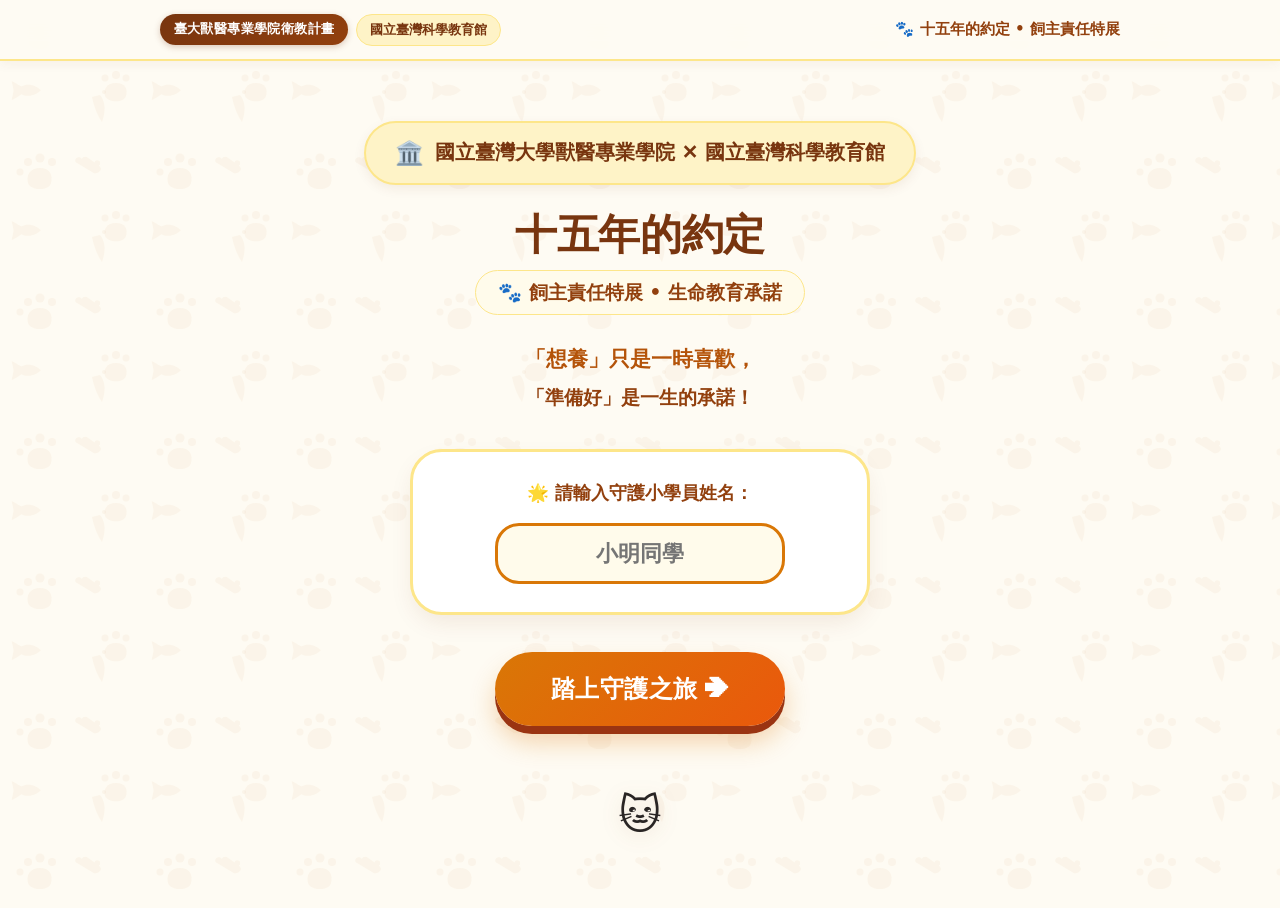
==== index.html @ 9799a1f7 "Add files via upload" ====
<!DOCTYPE html>
<html lang="zh-TW">
<head>
  <meta charset="UTF-8">
  <meta name="viewport" content="width=device-width, initial-scale=1.0, maximum-scale=1.0, user-scalable=no, viewport-fit=cover">
  <title>十五年的約定：飼主責任與長期承諾 | 國立臺灣大學獸醫學系 × 國立臺灣科學教育館</title>
  <style>
    /* ==========================================================================
       國立臺灣大學獸醫專業學院衛教計畫 ✕ 國立臺灣科學教育館
       【風格 B：法式暖陽奶油麵包風】(Warm Butter Bakery Minimal)
       32px 超大蓬鬆圓角、焦糖拿鐵褐、濃郁奶油黃、治癒抹茶綠、純淨溫暖
       ========================================================================== */
    :root {
      --color-primary: #78350f;         /* 焦糖拿鐵褐 */
      --color-primary-hover: #451a03;
      --color-primary-light: #fef3c7;   /* 濃郁奶油黃 */
      --color-warm-wood: #92400e;       /* 烘焙暖棕 */
      --color-accent: #d97706;          /* 陽光琥珀可頌橘 */
      --color-accent-hover: #b45309;
      --color-accent-light: #fffbeb;
      --color-matcha: #15803d;          /* 治癒抹茶綠 */
      --color-matcha-light: #dcfce7;
      --color-correct: #16a34a;         /* ⭕ 抹茶草本綠 */
      --color-wrong: #dc2626;           /* ❌ 莓果紅 */
      --color-fatal: #991b1b;           /* 🚨 警示深紅 */
      --color-bg-main: #fefbf3;         /* 卡士達暖奶油米白底色 */
      --color-surface: #ffffff;
      --color-text-main: #292524;       /* 溫暖深炭咖 */
      --color-text-muted: #57534e;
      --color-border: #fde68a;          /* 柔暖蛋黃邊框 */

      --radius-sm: 16px;
      --radius-md: 24px;
      --radius-lg: 32px;                /* 32px 超大蓬鬆圓角 */
      --radius-full: 9999px;

      --shadow-sm: 0 4px 10px rgba(120, 53, 15, 0.05);
      --shadow-md: 0 10px 24px -4px rgba(120, 53, 15, 0.1);
      --shadow-lg: 0 20px 42px -6px rgba(120, 53, 15, 0.14);
      --shadow-fatal: 0 18px 36px -6px rgba(185, 28, 28, 0.2);
      
      --font-friendly: "PingFang TC", "Noto Sans TC", "Hiragino Sans GB", "Microsoft JhengHei", system-ui, -apple-system, sans-serif;
    }

    *, *::before, *::after {
      box-sizing: border-box;
      margin: 0; padding: 0;
      -webkit-tap-highlight-color: transparent;
    }

    body {
      font-family: var(--font-friendly);
      background-color: var(--color-bg-main);
      /* 全景溫潤奶油小動物圖騰：爪印、骨頭、小魚、胡蘿蔔、愛心 */
      background-image: url("data:image/svg+xml,%3Csvg xmlns='http://www.w3.org/2000/svg' width='140' height='140' viewBox='0 0 140 140'%3E%3Cg fill='%23b45309' fill-opacity='0.038'%3E%3Ccircle cx='28' cy='22' r='4'/%3E%3Ccircle cx='40' cy='18' r='4.5'/%3E%3Ccircle cx='52' cy='22' r='4'/%3E%3Ccircle cx='20' cy='32' r='3.5'/%3E%3Cpath d='M40,28 C30,28 26,35 28,43 C31,51 49,51 51,43 C53,35 50,28 40,28 Z'/%3E%3Cpath d='M95,25 C92,23 88,24 87,27 C85,24 81,24 79,26 C76,29 78,32 80,33 L104,47 C107,48 111,47 113,44 C115,42 114,38 111,37 C113,36 114,32 112,30 C109,28 106,29 105,32 L95,25 Z' transform='scale(0.7) translate(30, 0)'/%3E%3Cpath d='M25,95 C37,89 49,95 55,101 C49,107 37,113 25,107 C19,111 13,115 10,116 L13,101 L10,87 C13,88 19,92 25,95 Z' transform='scale(0.65) translate(8, 38)'/%3E%3Cpath d='M100,95 Q108,105 102,122 Q95,112 92,97 Z'/%3E%3Ccircle cx='104' cy='92' r='2'/%3E%3Ccircle cx='105' cy='78' r='3.5'/%3E%3Ccircle cx='116' cy='75' r='4'/%3E%3Ccircle cx='126' cy='78' r='3.5'/%3E%3Cpath d='M116,83 C107,83 103,89 105,96 C108,103 124,103 126,96 C128,89 125,83 116,83 Z'/%3E%3C/g%3E%3C/svg%3E");
      background-repeat: repeat;
      color: var(--color-text-main);
      line-height: 1.55;
      min-height: 100vh;
      display: flex;
      flex-direction: column;
      -webkit-font-smoothing: antialiased;
      overflow-x: hidden;
      position: relative;
      padding-top: env(safe-area-inset-top);
      padding-bottom: env(safe-area-inset-bottom);
    }

    /* 頂部奶油法式質感導航 */
    .museum-header {
      background-color: rgba(254, 251, 243, 0.94);
      backdrop-filter: blur(12px);
      border-bottom: 2px solid #fde68a;
      padding: 0.85rem 1.25rem;
      position: sticky;
      top: 0;
      z-index: 60;
      box-shadow: var(--shadow-sm);
    }

    .header-content {
      max-width: 960px;
      margin: 0 auto;
      display: flex;
      justify-content: space-between;
      align-items: center;
      flex-wrap: wrap;
      gap: 0.65rem;
    }

    .brand-cluster {
      display: flex;
      align-items: center;
      gap: 0.5rem;
      flex-wrap: wrap;
    }

    .badge-ntuvet {
      background: linear-gradient(135deg, #78350f 0%, #92400e 100%);
      color: #ffffff;
      font-size: 0.82rem;
      font-weight: 900;
      padding: 0.35rem 0.85rem;
      border-radius: var(--radius-full);
      box-shadow: 0 2px 6px rgba(120, 53, 15, 0.25);
      letter-spacing: 0.03em;
    }

    .badge-museum {
      background: #fef3c7;
      color: #78350f;
      font-size: 0.8rem;
      font-weight: 900;
      padding: 0.32rem 0.8rem;
      border-radius: var(--radius-full);
      border: 1.5px solid #fde68a;
    }

    .header-tagline {
      font-size: 0.95rem;
      font-weight: 900;
      color: var(--color-warm-wood);
      display: flex;
      align-items: center;
      gap: 0.35rem;
    }

    /* 頁面專屬動物彩蛋（每頁僅 2 隻、位置種類不重複、純 Emoji 無字樣、不遮擋閱讀） */
    /* 專屬空白處彩蛋容器（每頁僅保留 1 隻，位於卡片下方留白處，絕不遮擋任何文字與交互） */
    .easter-safe-zone {
      display: flex;
      justify-content: center;
      align-items: center;
      margin-top: 1.5rem;
      padding: 0.5rem 0;
      position: relative;
      z-index: 10;
    }

    .easter-pet {
      font-size: 2.6rem;
      cursor: pointer;
      user-select: none;
      filter: drop-shadow(0 4px 10px rgba(120, 53, 15, 0.15));
      transition: transform 0.2s cubic-bezier(0.34, 1.56, 0.64, 1);
      animation: gentleDrift 4s ease-in-out infinite alternate;
      display: inline-block;
      line-height: 1;
    }

    .easter-pet:hover {
      transform: scale(1.3) rotate(8deg);
    }

    .easter-pet:active {
      transform: scale(0.9) rotate(-8deg);
    }

    .easter-pet.bounce {
      animation: jellyBounce 0.6s ease-out;
    }

    @keyframes gentleDrift {
      0% { transform: translateY(0px) rotate(0deg); }
      100% { transform: translateY(-8px) rotate(4deg); }
    }

    @keyframes jellyBounce {
      0% { transform: scale(1); }
      30% { transform: scale(1.45) rotate(-15deg); }
      50% { transform: scale(0.85) rotate(10deg); }
      70% { transform: scale(1.15) rotate(-5deg); }
      100% { transform: scale(1) rotate(0); }
    }

    /* 主內容容器 */
    .main-container {
      flex: 1;
      max-width: 820px;
      width: 100%;
      margin: 0 auto;
      padding: 1.5rem 1.25rem 4rem 1.25rem;
      display: flex;
      flex-direction: column;
      justify-content: center;
      position: relative;
      z-index: 10;
    }

    .screen-view {
      display: none;
      position: relative;
    }
    .screen-view.active {
      display: block;
      animation: popFade 0.3s cubic-bezier(0.16, 1, 0.3, 1);
    }

    @keyframes popFade {
      from { opacity: 0; transform: translateY(12px) scale(0.98); }
      to { opacity: 1; transform: translateY(0) scale(1); }
    }

    /* ==========================================================================
       第 1 幕：重構歡迎首頁 (法式奶油風格 + 32px 蓬鬆圓角 + 漸顯滑入)
       ========================================================================== */
    .welcome-showcase {
      text-align: center;
      padding: 2.25rem 1.25rem;
      max-width: 660px;
      margin: 0 auto;
      position: relative;
    }

    .hero-authority-badge {
      display: inline-flex;
      align-items: center;
      gap: 0.65rem;
      background: #fef3c7;
      color: #78350f;
      border: 2px solid #fde68a;
      padding: 0.75rem 1.85rem;
      border-radius: var(--radius-full);
      font-size: 1.22rem;
      font-weight: 950;
      box-shadow: 0 4px 12px rgba(120, 53, 15, 0.08);
      margin-bottom: 1.4rem;
    }

    .hero-authority-icon {
      font-size: 1.45rem;
    }

    .hero-main-title {
      font-size: 2.65rem;
      font-weight: 950;
      color: #78350f;
      letter-spacing: -0.01em;
      line-height: 1.25;
      margin-bottom: 0.6rem;
    }

    .hero-exhibition-tag {
      display: inline-block;
      font-size: 1.2rem;
      font-weight: 900;
      color: #92400e;
      background: #fffbeb;
      padding: 0.4rem 1.35rem;
      border-radius: var(--radius-full);
      border: 1.5px solid #fde68a;
      margin-bottom: 1.75rem;
    }

    .hero-fade-quote {
      font-size: 1.3rem;
      font-weight: 900;
      color: #b45309;
      line-height: 1.6;
      margin-bottom: 2.35rem;
      opacity: 0;
      animation: fadeInUpQuote 1s 0.35s cubic-bezier(0.16, 1, 0.3, 1) forwards;
    }

    .hero-fade-quote span {
      display: block;
    }

    .hero-fade-quote .sub-quote {
      color: #92400e;
      font-size: 1.18rem;
      font-weight: 800;
      margin-top: 0.35rem;
    }

    @keyframes fadeInUpQuote {
      from { opacity: 0; transform: translateY(18px); }
      to { opacity: 1; transform: translateY(0); }
    }

    .student-entry-card {
      background: #ffffff;
      border-radius: var(--radius-lg);
      padding: 1.75rem 1.6rem;
      box-shadow: var(--shadow-md);
      border: 3px solid #fde68a;
      max-width: 460px;
      margin: 0 auto 2.35rem auto;
    }

    .student-entry-label {
      font-size: 1.1rem;
      font-weight: 950;
      color: var(--color-warm-wood);
      margin-bottom: 0.95rem;
      display: block;
    }

    .name-input-modern {
      font-size: 1.4rem;
      font-weight: 950;
      padding: 0.9rem 1.35rem;
      border: 3px solid #d97706;
      border-radius: var(--radius-md);
      color: #78350f;
      background-color: #fffbeb;
      width: 100%;
      max-width: 290px;
      text-align: center;
      outline: none;
      transition: all 0.2s ease;
      font-family: inherit;
    }

    .name-input-modern:focus {
      border-color: #78350f;
      background: #ffffff;
      box-shadow: 0 0 0 4px rgba(217, 119, 6, 0.25);
    }

    .btn-hero-journey {
      background: linear-gradient(135deg, #d97706 0%, #ea580c 100%);
      color: #ffffff;
      font-size: 1.48rem;
      font-weight: 950;
      border: none;
      border-radius: var(--radius-full);
      padding: 1.2rem 3.5rem;
      cursor: pointer;
      box-shadow: 0 8px 0 #9a3412, 0 16px 26px rgba(217, 119, 6, 0.3);
      transition: all 0.15s ease;
      min-height: 74px;
      letter-spacing: 0.02em;
    }

    .btn-hero-journey:hover {
      transform: translateY(-2px);
      box-shadow: 0 10px 0 #9a3412, 0 20px 30px rgba(217, 119, 6, 0.35);
    }

    .btn-hero-journey:active {
      transform: translateY(6px);
      box-shadow: 0 2px 0 #9a3412;
    }

    /* ==========================================================================
       第 2 幕：動物夥伴卡片牆 (Pet Selection Screen)
       ========================================================================== */
    .selection-header {
      text-align: center;
      margin-bottom: 1.85rem;
    }

    .selection-title {
      font-size: 1.8rem;
      font-weight: 950;
      color: #78350f;
      margin-bottom: 0.4rem;
    }

    .selection-subtitle {
      font-size: 1.1rem;
      font-weight: 900;
      color: var(--color-warm-wood);
    }

    .pets-grid {
      display: grid;
      grid-template-columns: repeat(auto-fit, minmax(260px, 1fr));
      gap: 1.5rem;
    }

    .pet-card {
      background-color: var(--color-surface);
      border: 3.5px solid #fde68a;
      border-radius: var(--radius-lg);
      padding: 1.85rem 1.35rem;
      text-align: center;
      box-shadow: var(--shadow-sm);
      cursor: pointer;
      transition: all 0.25s cubic-bezier(0.16, 1, 0.3, 1);
      display: flex;
      flex-direction: column;
      justify-content: space-between;
      min-height: 260px;
      position: relative;
      overflow: hidden;
    }

    .pet-card:hover {
      border-color: #d97706;
      transform: translateY(-6px);
      box-shadow: var(--shadow-md);
    }

    .pet-card-avatar {
      font-size: 4.8rem;
      margin-bottom: 0.4rem;
      transition: transform 0.2s ease;
    }

    .pet-card:hover .pet-card-avatar {
      transform: scale(1.15) rotate(6deg);
    }

    .pet-card-name {
      font-size: 1.5rem;
      font-weight: 950;
      color: #78350f;
      margin-bottom: 0.45rem;
    }

    .pet-card-pill {
      display: inline-block;
      font-size: 0.95rem;
      font-weight: 900;
      padding: 0.35rem 0.95rem;
      border-radius: var(--radius-full);
      background-color: #fef3c7;
      color: #92400e;
      border: 1.5px solid #fde68a;
    }

    .pet-btn-pick {
      margin-top: 1.35rem;
      background: linear-gradient(135deg, #d97706 0%, #ea580c 100%);
      color: #fff;
      font-size: 1.2rem;
      font-weight: 950;
      border: none;
      border-radius: var(--radius-md);
      padding: 0.9rem 1rem;
      cursor: pointer;
      box-shadow: 0 6px 0 #9a3412;
      width: 100%;
      transition: all 0.15s ease;
    }

    .pet-btn-pick:active {
      transform: translateY(4px);
      box-shadow: 0 2px 0 #9a3412;
    }

    /* ==========================================================================
       第 3 幕：生命考驗答題室 (守護愛心生命條 + 扣心碎裂動畫)
       ========================================================================== */
    .game-navbar {
      display: flex;
      justify-content: space-between;
      align-items: center;
      margin-bottom: 1.35rem;
      background: #ffffff;
      padding: 0.85rem 1.35rem;
      border-radius: var(--radius-md);
      box-shadow: var(--shadow-sm);
      border: 3px solid #fde68a;
    }

    .btn-back-home {
      background: #fef3c7;
      border: 2px solid #fde68a;
      border-radius: var(--radius-sm);
      padding: 0.55rem 1.1rem;
      font-size: 1.05rem;
      font-weight: 950;
      color: #78350f;
      cursor: pointer;
      display: flex;
      align-items: center;
      gap: 0.45rem;
      transition: all 0.15s ease;
    }

    .btn-back-home:hover {
      background: #fde68a;
    }

    .pet-status-pill {
      font-size: 1.15rem;
      font-weight: 950;
      display: flex;
      align-items: center;
      gap: 0.55rem;
      color: #78350f;
    }

    /* 守護愛心生命條 */
    .hearts-container {
      display: inline-flex;
      align-items: center;
      gap: 0.45rem;
      position: relative;
      background: #fff1f2;
      border: 2.5px solid #fecdd3;
      padding: 0.35rem 0.95rem;
      border-radius: var(--radius-full);
    }

    .heart-item {
      font-size: 1.65rem;
      display: inline-block;
      transition: all 0.3s cubic-bezier(0.16, 1, 0.3, 1);
      transform-origin: center;
      line-height: 1;
    }

    .heart-item.active {
      filter: drop-shadow(0 2px 5px rgba(220, 38, 38, 0.45));
    }

    .heart-item.lost {
      opacity: 0.35;
      filter: grayscale(100%);
      transform: scale(0.85);
    }

    .heart-item.breaking {
      animation: heartShatter 0.85s forwards ease-out;
    }

    @keyframes heartShatter {
      0% { transform: scale(1) rotate(0); filter: drop-shadow(0 0 0 transparent); }
      25% { transform: scale(2) rotate(-22deg); filter: drop-shadow(0 0 16px #dc2626); }
      50% { transform: scale(1.6) rotate(16deg); }
      75% { transform: scale(1.1) translateY(8px); opacity: 0.8; }
      100% { transform: scale(0.85) translateY(0); opacity: 0.35; filter: grayscale(100%); }
    }

    .float-penalty-badge {
      position: absolute;
      top: -28px;
      right: 0;
      background: #dc2626;
      color: #ffffff;
      font-size: 0.92rem;
      font-weight: 950;
      padding: 0.25rem 0.75rem;
      border-radius: var(--radius-full);
      pointer-events: none;
      opacity: 0;
      box-shadow: 0 4px 14px rgba(220, 38, 38, 0.45);
      white-space: nowrap;
      z-index: 10;
    }

    .float-penalty-badge.show {
      animation: floatPenaltyAnim 1.2s forwards cubic-bezier(0.16, 1, 0.3, 1);
    }

    @keyframes floatPenaltyAnim {
      0% { opacity: 0; transform: translateY(8px) scale(0.6); }
      25% { opacity: 1; transform: translateY(-8px) scale(1.2); }
      75% { opacity: 1; transform: translateY(-16px) scale(1); }
      100% { opacity: 0; transform: translateY(-28px) scale(0.8); }
    }

    .card-scene.shake {
      animation: screenShake 0.5s ease-in-out;
    }

    @keyframes screenShake {
      0%, 100% { transform: translateX(0); }
      15% { transform: translateX(-9px) rotate(-1.5deg); }
      35% { transform: translateX(9px) rotate(1.5deg); }
      55% { transform: translateX(-6px); }
      75% { transform: translateX(6px); }
    }

    /* 3D 翻轉卡片系統 */
    .card-scene {
      perspective: 1000px;
      min-height: 480px;
    }

    .flipper {
      position: relative;
      width: 100%;
      height: 100%;
      min-height: 480px;
      transition: transform 0.6s cubic-bezier(0.4, 0, 0.2, 1);
      transform-style: preserve-3d;
    }

    .flipper.is-flipped {
      transform: rotateY(180deg);
    }

    .card-face {
      position: absolute;
      width: 100%;
      height: 100%;
      min-height: 480px;
      backface-visibility: hidden;
      border-radius: var(--radius-lg);
      padding: 2.2rem 1.85rem;
      box-shadow: var(--shadow-md);
      border: 3.5px solid #fde68a;
      display: flex;
      flex-direction: column;
      justify-content: space-between;
    }

    .card-front {
      background-color: var(--color-surface);
    }

    .question-progress-tag {
      display: inline-block;
      font-size: 0.98rem;
      font-weight: 950;
      color: #92400e;
      background: #fef3c7;
      padding: 0.35rem 1rem;
      border-radius: var(--radius-full);
      margin-bottom: 0.65rem;
      border: 1.5px solid #fde68a;
    }

    .question-emoji {
      font-size: 4.2rem;
      text-align: center;
      margin-bottom: 0.5rem;
    }

    .question-text {
      font-size: 1.7rem;
      font-weight: 950;
      text-align: center;
      line-height: 1.45;
      margin-bottom: 2rem;
      color: var(--color-text-main);
    }

    /* ⭕ / ❌ 是非大按鈕 */
    .ox-container {
      display: grid;
      grid-template-columns: 1fr 1fr;
      gap: 1.5rem;
    }

    .btn-ox {
      display: flex;
      flex-direction: column;
      align-items: center;
      justify-content: center;
      gap: 0.45rem;
      padding: 1.4rem 0.85rem;
      font-size: 1.5rem;
      font-weight: 950;
      border-radius: var(--radius-md);
      cursor: pointer;
      border: none;
      min-height: 130px;
      transition: all 0.15s ease;
      font-family: inherit;
    }

    .btn-ox-correct {
      background-color: #f0fdf4;
      color: var(--color-correct);
      border: 3.5px solid #86efac;
      box-shadow: 0 7px 0 #22c55e;
    }

    .btn-ox-correct:hover {
      background-color: #dcfce7;
    }

    .btn-ox-correct:active {
      transform: translateY(5px);
      box-shadow: 0 2px 0 #22c55e;
    }

    .btn-ox-wrong {
      background-color: #fef2f2;
      color: var(--color-wrong);
      border: 3.5px solid #fca5a5;
      box-shadow: 0 7px 0 #ef4444;
    }

    .btn-ox-wrong:hover {
      background-color: #fee2e2;
    }

    .btn-ox-wrong:active {
      transform: translateY(5px);
      box-shadow: 0 2px 0 #ef4444;
    }

    .ox-icon {
      font-size: 3.6rem;
      line-height: 1;
    }

    /* 雙圖卡選擇題容器 */
    .pic-choice-container {
      display: grid;
      grid-template-columns: 1fr 1fr;
      gap: 1.5rem;
    }

    .btn-pic-card {
      background-color: #fff;
      border: 3.5px solid #fde68a;
      border-radius: var(--radius-md);
      padding: 1.3rem 0.85rem;
      display: flex;
      flex-direction: column;
      align-items: center;
      justify-content: center;
      cursor: pointer;
      box-shadow: 0 6px 0 #d97706;
      transition: all 0.15s ease;
      min-height: 142px;
      font-family: inherit;
    }

    .btn-pic-card:hover {
      border-color: #d97706;
      background: #fffbeb;
    }

    .btn-pic-card:active {
      transform: translateY(4px);
      box-shadow: 0 2px 0 #d97706;
    }

    .pic-emoji {
      font-size: 3.8rem;
      margin-bottom: 0.4rem;
    }

    .pic-label {
      font-size: 1.18rem;
      font-weight: 950;
      color: #78350f;
      text-align: center;
    }

    /* 卡牌背面 (臺大獸醫系小叮嚀：字大、緊湊) */
    .card-back {
      transform: rotateY(180deg);
      background: linear-gradient(180deg, #fffdf8 0%, #ffffff 100%);
      text-align: center;
      padding: 2.35rem 1.85rem;
    }

    .result-announcement {
      font-size: 2rem;
      font-weight: 950;
      margin-bottom: 0.9rem;
    }

    .result-correct { color: var(--color-correct); }
    .result-wrong { color: var(--color-wrong); }

    .vet-golden-box {
      background-color: #fefce8;
      border: 3.5px solid #fef08a;
      border-radius: var(--radius-md);
      padding: 1.65rem 1.45rem;
      margin-bottom: 1.6rem;
      text-align: left;
      box-shadow: 0 4px 14px rgba(120, 53, 15, 0.06);
    }

    .vet-badge-title {
      font-size: 1.28rem;
      font-weight: 950;
      color: #78350f;
      margin-bottom: 0.7rem;
      display: flex;
      align-items: center;
      gap: 0.45rem;
    }

    .vet-golden-text {
      font-size: 1.38rem;
      font-weight: 950;
      color: #92400e;
      line-height: 1.55;
    }

    .btn-next-question {
      background: linear-gradient(135deg, #d97706 0%, #ea580c 100%);
      color: #fff;
      border: none;
      border-radius: var(--radius-md);
      padding: 1.2rem;
      font-size: 1.38rem;
      font-weight: 950;
      cursor: pointer;
      width: 100%;
      min-height: 68px;
      box-shadow: 0 7px 0 #9a3412;
      transition: all 0.15s ease;
      font-family: inherit;
    }

    .btn-next-question:active {
      transform: translateY(4px);
      box-shadow: 0 3px 0 #9a3412;
    }

    .fatal-warning-badge {
      display: inline-block;
      background: #fef2f2;
      color: #dc2626;
      border: 2px solid #f87171;
      padding: 0.48rem 1.2rem;
      border-radius: var(--radius-full);
      font-size: 1.08rem;
      font-weight: 950;
      margin-bottom: 1.1rem;
      animation: pulse 1s infinite alternate;
    }

    @keyframes pulse {
      from { transform: scale(1); }
      to { transform: scale(1.04); }
    }

    /* ==========================================================================
       第 4 幕：守護榮譽結業證書 (S/A/B 正常過關結算 + 真實下載圖片)
       ========================================================================== */
    .cert-box {
      background: #ffffff;
      border: 5px double #b45309;
      border-radius: var(--radius-lg);
      padding: 2.35rem 1.85rem;
      text-align: center;
      box-shadow: var(--shadow-lg);
      position: relative;
      overflow: hidden;
    }

    .cert-corner-decor {
      position: absolute;
      font-size: 3.2rem;
      opacity: 0.12;
      user-select: none;
      pointer-events: none;
    }
    .cert-decor-tl { top: 10px; left: 14px; }
    .cert-decor-tr { top: 10px; right: 14px; }
    .cert-decor-bl { bottom: 10px; left: 14px; }
    .cert-decor-br { bottom: 10px; right: 14px; }

    .cert-heading {
      font-size: 1.95rem;
      font-weight: 950;
      color: #78350f;
      margin-bottom: 0.35rem;
    }

    .cert-dept-tag {
      display: inline-block;
      font-size: 0.98rem;
      font-weight: 950;
      color: #78350f;
      background: #fef3c7;
      border: 2px solid #fde68a;
      padding: 0.35rem 1rem;
      border-radius: var(--radius-full);
      margin-bottom: 1.35rem;
    }

    .cert-user-banner {
      font-size: 1.3rem;
      font-weight: 800;
      margin-bottom: 1.5rem;
    }

    .highlight-name {
      color: #d97706;
      font-size: 1.6rem;
      border-bottom: 3.5px solid #d97706;
      padding: 0 0.45rem;
    }

    .grade-badge-card {
      background: #fffbeb;
      border: 4px solid #fde68a;
      border-radius: var(--radius-lg);
      padding: 1.45rem;
      max-width: 390px;
      margin: 0 auto 1.5rem auto;
      box-shadow: var(--shadow-sm);
    }

    .grade-letter {
      font-size: 5rem;
      font-weight: 950;
      color: #b45309;
      line-height: 1;
    }

    .grade-title {
      font-size: 1.55rem;
      font-weight: 950;
      color: #78350f;
      margin-top: 0.4rem;
    }

    .advice-card {
      background: #fefce8;
      border-left: 6px solid #d97706;
      border-radius: 0 var(--radius-md) var(--radius-md) 0;
      padding: 1.25rem 1.45rem;
      text-align: left;
      margin-bottom: 1.85rem;
    }

    .advice-title {
      font-size: 1.2rem;
      font-weight: 950;
      color: #78350f;
      margin-bottom: 0.45rem;
    }

    .advice-text {
      font-size: 1.22rem;
      font-weight: 800;
      color: #92400e;
      line-height: 1.55;
    }

    .cert-btn-group {
      display: flex;
      justify-content: center;
      gap: 1.2rem;
      flex-wrap: wrap;
    }

    .btn-cert {
      font-size: 1.2rem;
      font-weight: 950;
      padding: 1.05rem 2.15rem;
      border-radius: var(--radius-md);
      cursor: pointer;
      border: none;
      min-height: 60px;
      transition: all 0.15s ease;
      font-family: inherit;
    }

    .btn-cert-download {
      background: linear-gradient(135deg, #d97706 0%, #ea580c 100%);
      color: #fff;
      box-shadow: 0 6px 0 #9a3412;
    }

    .btn-cert-download:active {
      transform: translateY(3px);
      box-shadow: 0 3px 0 #9a3412;
    }

    .btn-cert-replay {
      background: #fef3c7;
      color: #78350f;
      border: 2.5px solid #fde68a;
      box-shadow: 0 6px 0 #d97706;
    }

    .btn-cert-replay:active {
      transform: translateY(3px);
      box-shadow: 0 3px 0 #d97706;
    }

    /* ==========================================================================
       第 5 幕：【🚨 守護失敗】不及格飼主警告證書 (Game Over Screen)
       ========================================================================== */
    .fatal-box {
      background: #ffffff;
      border: 5px solid var(--color-fatal);
      border-radius: var(--radius-lg);
      padding: 2.35rem 1.85rem;
      text-align: center;
      box-shadow: var(--shadow-fatal);
      position: relative;
      overflow: hidden;
    }

    .fatal-tombstone {
      font-size: 5rem;
      margin-bottom: 0.4rem;
      animation: shake 0.6s ease-in-out;
    }

    .fatal-heading {
      font-size: 2rem;
      font-weight: 950;
      color: var(--color-fatal);
      margin-bottom: 0.4rem;
    }

    .fatal-dept-tag {
      display: inline-block;
      font-size: 0.98rem;
      font-weight: 950;
      color: #991b1b;
      background: #fef2f2;
      border: 2px solid #fecaca;
      padding: 0.35rem 1rem;
      border-radius: var(--radius-full);
      margin-bottom: 1.35rem;
    }

    .fatal-banner {
      font-size: 1.3rem;
      font-weight: 950;
      color: #450a0a;
      background: #fef2f2;
      border: 2px dashed #fca5a5;
      padding: 1rem 1.35rem;
      border-radius: var(--radius-md);
      margin-bottom: 1.5rem;
      line-height: 1.5;
    }

    .fatal-grade-badge {
      background: #fef2f2;
      border: 4px solid #dc2626;
      border-radius: var(--radius-lg);
      padding: 1.45rem;
      max-width: 390px;
      margin: 0 auto 1.5rem auto;
    }

    .fatal-grade-letter {
      font-size: 5.2rem;
      font-weight: 950;
      color: #dc2626;
      line-height: 1;
    }

    .fatal-grade-title {
      font-size: 1.55rem;
      font-weight: 950;
      color: #991b1b;
      margin-top: 0.4rem;
    }

    .fatal-warning-card {
      background: #fff5f5;
      border-left: 6px solid #dc2626;
      border-radius: 0 var(--radius-md) var(--radius-md) 0;
      padding: 1.25rem 1.45rem;
      text-align: left;
      margin-bottom: 1.85rem;
    }

    .fatal-warning-title {
      font-size: 1.2rem;
      font-weight: 950;
      color: #991b1b;
      margin-bottom: 0.45rem;
      display: flex;
      align-items: center;
      gap: 0.45rem;
    }

    .fatal-warning-text {
      font-size: 1.22rem;
      font-weight: 800;
      color: #7f1d1d;
      line-height: 1.55;
    }

    .btn-fatal-retry {
      background: linear-gradient(135deg, #dc2626 0%, #b91c1c 100%);
      color: #ffffff;
      font-size: 1.38rem;
      font-weight: 950;
      border: none;
      border-radius: var(--radius-md);
      padding: 1.2rem 2.6rem;
      cursor: pointer;
      box-shadow: 0 7px 0 #7f1d1d;
      transition: all 0.15s ease;
      min-height: 70px;
      width: 100%;
      max-width: 430px;
      font-family: inherit;
    }

    .btn-fatal-retry:active {
      transform: translateY(4px);
      box-shadow: 0 3px 0 #7f1d1d;
    }

    /* 手機端 RWD 深度相容優化 (Mobile First-Class) */
    @media (max-width: 640px) {
      .main-container {
        padding: 1rem 0.85rem 3.5rem 0.85rem;
      }
      .hero-main-title {
        font-size: 1.75rem;
      }
      .hero-fade-quote {
        font-size: 1.1rem;
      }
      .btn-hero-journey {
        font-size: 1.25rem;
        padding: 1rem 2rem;
        width: 100%;
        min-height: 64px;
      }
      .pets-grid {
        grid-template-columns: 1fr;
        gap: 1rem;
      }
      .pet-card {
        padding: 1.25rem 1rem;
        min-height: 210px;
      }
      .card-face {
        padding: 1.5rem 1.1rem;
        min-height: 440px;
      }
      .question-text {
        font-size: 1.35rem;
        margin-bottom: 1.4rem;
      }
      .ox-container, .pic-choice-container {
        gap: 0.85rem;
      }
      .btn-ox {
        min-height: 110px;
        font-size: 1.25rem;
      }
      .ox-icon {
        font-size: 2.8rem;
      }
      .vet-golden-box {
        padding: 1.2rem 1rem;
      }
      .vet-golden-text {
        font-size: 1.15rem;
      }
      .cert-box, .fatal-box {
        padding: 1.75rem 1.1rem;
      }
      .cert-heading, .fatal-heading {
        font-size: 1.55rem;
      }
      .grade-letter, .fatal-grade-letter {
        font-size: 4rem;
      }
      .easter-pet {
        font-size: 2rem;
      }
      .ep-pos-ml { left: 4px; top: 12%; }
      .ep-pos-mr { right: 4px; top: 18%; }
      .ep-pos-br2 { right: 6px; bottom: 6px; }
      .ep-pos-tl2 { left: 6px; top: 8px; }
      .ep-pos-tr2 { right: 6px; top: 8px; }
    }

    #certCanvas {
      display: none;
    }
  </style>
</head>
<body>

  <!-- 頂部雙品牌導航 -->
  <header class="museum-header">
    <div class="header-content">
      <div class="brand-cluster">
        <span class="badge-ntuvet">臺大獸醫專業學院衛教計畫</span>
        <span class="badge-museum">國立臺灣科學教育館</span>
      </div>
      <div class="header-tagline">
        <span>🐾</span>
        <span>十五年的約定 • 飼主責任特展</span>
      </div>
    </div>
  </header>

  <main class="main-container">
    
    <!-- 第 1 幕：重構獨立歡迎首頁 (法式奶油風格 + 32px 蓬鬆圓角 + 漸顯滑入) -->
    <section id="screen-welcome" class="screen-view active">
      <div class="welcome-showcase">
        
        <!-- 巨大化臺大獸醫專業學院橫幅 -->
        <div class="hero-authority-badge">
          <span class="hero-authority-icon">🏛️</span>
          <span>國立臺灣大學獸醫專業學院 ✕ 國立臺灣科學教育館</span>
        </div>

        <h1 class="hero-main-title">十五年的約定</h1>
        <div class="hero-exhibition-tag">🐾 飼主責任特展 • 生命教育承諾</div>

        <!-- 進場漸顯滑入金句 -->
        <div class="hero-fade-quote">
          <span>「想養」只是一時喜歡，</span>
          <span class="sub-quote">「準備好」是一生的承諾！</span>
        </div>

        <!-- 學員登記卡片 -->
        <div class="student-entry-card">
          <label class="student-entry-label" for="player-name-input">🌟 請輸入守護小學員姓名：</label>
          <input type="text" id="player-name-input" class="name-input-modern" maxlength="8" placeholder="小明同學" value="">
        </div>

        <button class="btn-hero-journey" onclick="goToSelectScreen()">
          踏上守護之旅 ➔
        </button>
      </div>
      <!-- 專屬空白處彩蛋：單一寵物互動，絕不遮擋任何文字與交互 -->
      <div class="easter-safe-zone">
        <div class="easter-pet" onclick="playEasterPet('cat', this)" title="點我聽叫聲！">🐱</div>
      </div>
    </section>

    <!-- 第 2 幕：挑選動物夥伴 (Pet Selection Screen) -->
    <section id="screen-select" class="screen-view">
      <div class="selection-header">
        <h2 class="selection-title">🐾 請挑選一位動物夥伴，守護牠一生：</h2>
        <p class="selection-subtitle">每個生命都有專屬的陪伴歲月與考驗！</p>
      </div>

      <div class="pets-grid">
        <div class="pet-card" onclick="selectPet('dog')">
          <div>
            <div class="pet-card-avatar">🐕</div>
            <h3 class="pet-card-name">米克斯汪汪</h3>
            <span class="pet-card-pill">守護承諾：15 年 (共 7 關)</span>
          </div>
          <button class="pet-btn-pick">認養狗狗 ➔</button>
        </div>

        <div class="pet-card" onclick="selectPet('cat')">
          <div>
            <div class="pet-card-avatar">🐈</div>
            <h3 class="pet-card-name">虎斑喵喵</h3>
            <span class="pet-card-pill">守護承諾：16 年 (共 7 關)</span>
          </div>
          <button class="pet-btn-pick">認養貓咪 ➔</button>
        </div>

        <div class="pet-card" onclick="selectPet('rabbit')">
          <div>
            <div class="pet-card-avatar">🐇</div>
            <h3 class="pet-card-name">垂耳兔兔</h3>
            <span class="pet-card-pill">守護承諾：10 年 (共 7 關)</span>
          </div>
          <button class="pet-btn-pick">認養兔兔 ➔</button>
        </div>

        <div class="pet-card" onclick="selectPet('hamster')">
          <div>
            <div class="pet-card-avatar">🐹</div>
            <h3 class="pet-card-name">三線倉鼠</h3>
            <span class="pet-card-pill">守護承諾：3 年 (共 7 關)</span>
          </div>
          <button class="pet-btn-pick">認養倉鼠 ➔</button>
        </div>
      </div>
      <!-- 專屬空白處彩蛋：單一寵物互動，絕不遮擋任何文字與交互 -->
      <div class="easter-safe-zone">
        <div class="easter-pet" onclick="playEasterPet('dog', this)" title="點我聽叫聲！">🐶</div>
      </div>
    </section>

    <!-- 第 3 幕：生命考驗答題室 (守護愛心生命條 + 扣心碎裂動畫) -->
    <section id="screen-game" class="screen-view">
      <div class="game-navbar">
        <button class="btn-back-home" onclick="confirmQuitToHome()">🏠 回首頁</button>
        <div class="pet-status-pill">
          <span id="ui-pet-avatar" style="font-size:1.6rem;">🐕</span>
          <span id="ui-pet-year" style="color:var(--color-primary);">第 1 題</span>
        </div>
        <!-- 守護愛心生命條 -->
        <div class="hearts-container" id="ui-hearts-container">
          <span class="heart-item active" id="heart-0">❤️</span>
          <span class="heart-item active" id="heart-1">❤️</span>
          <span class="heart-item active" id="heart-2">❤️</span>
          <div class="float-penalty-badge" id="ui-float-penalty">-1 ❤️ 守護愛心</div>
        </div>
      </div>

      <div class="card-scene">
        <div class="flipper" id="card-flipper">
          
          <!-- 正面題目卡 -->
          <div class="card-face card-front">
            <div>
              <div style="text-align:center;">
                <span class="question-progress-tag" id="ui-q-tag">第 1 / 7 關考驗</span>
              </div>
              <div class="question-emoji" id="ui-q-emoji">🌙</div>
              <h3 class="question-text" id="ui-q-text">題目載入中...</h3>
            </div>

            <div id="ui-options-wrapper" class="ox-container"></div>
          </div>

          <!-- 背面解答卡 (臺大獸醫系小叮嚀：字大、無留白) -->
          <div class="card-face card-back">
            <div>
              <div class="result-announcement" id="ui-result-title">✅ 答對了！太棒了！</div>
              <div id="ui-fatal-badge-wrap"></div>
              
              <div class="vet-golden-box">
                <div class="vet-badge-title">🩺 臺大獸醫系小叮嚀：</div>
                <p class="vet-golden-text" id="ui-vet-tip">衛教小金句載入中...</p>
              </div>
            </div>

            <button class="btn-next-question" id="ui-btn-next" onclick="nextQuestion()">
              下一題 ➔
            </button>
          </div>

        </div>
      </div>
      <!-- 專屬空白處彩蛋：單一寵物互動，絕不遮擋任何文字與交互 -->
      <div class="easter-safe-zone">
        <div class="easter-pet" onclick="playEasterPet('rabbit', this)" title="點我聽叫聲！">🐰</div>
      </div>
    </section>

    <!-- 第 4 幕：守護榮譽結業證書 (S/A/B 正常過關結算 + 真實下載圖片) -->
    <section id="screen-cert" class="screen-view">
      <div class="cert-box">
        <div class="cert-corner-decor cert-decor-tl">🐾</div>
        <div class="cert-corner-decor cert-decor-tr">🦴</div>
        <div class="cert-corner-decor cert-decor-bl">🐟</div>
        <div class="cert-corner-decor cert-decor-br">🐾</div>

        <h2 class="cert-heading">🏆 特派良善飼主榮譽結業證書</h2>
        <div class="cert-dept-tag">國立臺灣大學獸醫學系 ✕ 國立臺灣科學教育館 聯合頒發</div>

        <div class="cert-user-banner">
          小學員 <strong class="highlight-name" id="ui-cert-player">小明同學</strong> 成功守護
          <strong style="color:var(--color-accent);" id="ui-cert-pet">米克斯汪汪</strong> 終老！
        </div>

        <div class="grade-badge-card">
          <div class="grade-letter" id="ui-cert-grade">S</div>
          <div class="grade-title" id="ui-cert-title">🌟 金牌典範小獸醫</div>
        </div>

        <div class="advice-card">
          <div class="advice-title">📋 臺大獸醫系陪伴叮嚀：</div>
          <p class="advice-text" id="ui-cert-advice">
            生活改變，毛孩永遠是最好的家人！記得定期打預防針、植晶片，生病時溫柔照顧，守護一生不離不棄！
          </p>
        </div>

        <div class="cert-btn-group">
          <button class="btn-cert btn-cert-download" onclick="downloadCertificateImage()">
            📥 下載證書圖片 (PNG)
          </button>
          <button class="btn-cert btn-cert-replay" onclick="resetToHome()">
            🔄 重新體驗其他動物
          </button>
        </div>
      </div>
      <!-- 專屬空白處彩蛋：單一寵物互動，絕不遮擋任何文字與交互 -->
      <div class="easter-safe-zone">
        <div class="easter-pet" onclick="playEasterPet('dog', this)" title="點我聽叫聲！">🐕</div>
      </div>
    </section>

    <!-- 第 5 幕：【🚨 守護失敗】不及格飼主警告證書 (打錯三題毛孩死亡，直接結束) -->
    <section id="screen-fatal" class="screen-view">
      <div class="fatal-box">
        <div class="cert-corner-decor cert-decor-tl">💔</div>
        <div class="cert-corner-decor cert-decor-tr">🐾</div>
        <div class="cert-corner-decor cert-decor-bl">🦴</div>
        <div class="cert-corner-decor cert-decor-br">💀</div>

        <div class="fatal-tombstone">🪦💔💀</div>
        <h2 class="fatal-heading">🚨 守護失敗：不及格飼主警告</h2>
        <div class="fatal-dept-tag">國立臺灣大學獸醫學系 • 生命教育警告</div>

        <div class="fatal-banner">
          學員 <strong style="color:#b91c1c; font-size:1.35rem;" id="ui-fatal-player">小明同學</strong>：
          你的毛孩 <strong style="color:#b91c1c;" id="ui-fatal-pet">米克斯汪汪</strong> 因累積失去 3 顆守護心，不幸痛苦夭折！
        </div>

        <!-- F 級 不及格飼主徽章 -->
        <div class="fatal-grade-badge">
          <div class="fatal-grade-letter">F</div>
          <div class="fatal-grade-title">💀 致命大疏忽！不及格飼主</div>
        </div>

        <!-- 臺大獸醫系嚴正警告 -->
        <div class="fatal-warning-card">
          <div class="fatal-warning-title">⚠️ 臺大獸醫系嚴正警告：</div>
          <p class="fatal-warning-text" id="ui-fatal-advice">
            生命只有一次無法重來！隨意餵食巧克力、生病拖延不就醫都會害死毛孩。請好好反省，學會正確觀念再來重試！
          </p>
        </div>

        <button class="btn-fatal-retry" onclick="resetToHome()">
          🔄 痛定思痛，重新反省學習
        </button>
      </div>
      <!-- 專屬空白處彩蛋：單一寵物互動，絕不遮擋任何文字與交互 -->
      <div class="easter-safe-zone">
        <div class="easter-pet" onclick="playEasterPet('hamster', this)" title="點我聽叫聲！">🐹</div>
      </div>
    </section>

  </main>

  <!-- 隱藏 Canvas 用於動態渲染生成下載的 PNG 證書圖 -->
  <canvas id="certCanvas" width="1000" height="700"></canvas>

  <script>
    // =========================================================================
    // Web Audio API 動物擬真聲學合成引擎 (100% 離線純合成)
    // =========================================================================
    const SoundFX = {
      ctx: null,
      init() {
        if (!this.ctx) {
          const AudioContextClass = window.AudioContext || window.webkitAudioContext;
          if (AudioContextClass) this.ctx = new AudioContextClass();
        }
        if (this.ctx && this.ctx.state === 'suspended') {
          this.ctx.resume();
        }
      },
      playDogBark() {
        this.init();
        if (!this.ctx) return;
        const now = this.ctx.currentTime;
        [0, 0.14].forEach((delay) => {
          const t = now + delay;
          const osc = this.ctx.createOscillator();
          const gain = this.ctx.createGain();
          osc.type = 'triangle';
          osc.frequency.setValueAtTime(380, t);
          osc.frequency.exponentialRampToValueAtTime(140, t + 0.1);
          gain.gain.setValueAtTime(0, t);
          gain.gain.linearRampToValueAtTime(0.35, t + 0.02);
          gain.gain.exponentialRampToValueAtTime(0.01, t + 0.11);
          osc.connect(gain);
          gain.connect(this.ctx.destination);
          osc.start(t);
          osc.stop(t + 0.12);
        });
      },
      playDogWhimper() {
        this.init();
        if (!this.ctx) return;
        const now = this.ctx.currentTime;
        const osc1 = this.ctx.createOscillator();
        const gain1 = this.ctx.createGain();
        osc1.type = 'triangle';
        osc1.frequency.setValueAtTime(680, now);
        osc1.frequency.exponentialRampToValueAtTime(320, now + 0.18);
        gain1.gain.setValueAtTime(0, now);
        gain1.gain.linearRampToValueAtTime(0.28, now + 0.03);
        gain1.gain.exponentialRampToValueAtTime(0.01, now + 0.18);
        osc1.connect(gain1);
        gain1.connect(this.ctx.destination);
        osc1.start(now);
        osc1.stop(now + 0.19);

        const osc2 = this.ctx.createOscillator();
        const gain2 = this.ctx.createGain();
        osc2.type = 'sine';
        osc2.frequency.setValueAtTime(750, now + 0.12);
        osc2.frequency.linearRampToValueAtTime(820, now + 0.24);
        osc2.frequency.exponentialRampToValueAtTime(360, now + 0.55);
        gain2.gain.setValueAtTime(0, now + 0.12);
        gain2.gain.linearRampToValueAtTime(0.3, now + 0.18);
        gain2.gain.exponentialRampToValueAtTime(0.01, now + 0.55);
        osc2.connect(gain2);
        gain2.connect(this.ctx.destination);
        osc2.start(now + 0.12);
        osc2.stop(now + 0.56);
      },
      playCatMeow() {
        this.init();
        if (!this.ctx) return;
        const now = this.ctx.currentTime;
        const osc = this.ctx.createOscillator();
        const gain = this.ctx.createGain();
        const filter = this.ctx.createBiquadFilter();

        osc.type = 'sawtooth';
        osc.frequency.setValueAtTime(520, now);
        osc.frequency.exponentialRampToValueAtTime(820, now + 0.2);
        osc.frequency.exponentialRampToValueAtTime(420, now + 0.58);

        filter.type = 'bandpass';
        filter.frequency.setValueAtTime(1100, now);
        filter.Q.setValueAtTime(3.8, now);

        gain.gain.setValueAtTime(0, now);
        gain.gain.linearRampToValueAtTime(0.26, now + 0.08);
        gain.gain.exponentialRampToValueAtTime(0.01, now + 0.6);

        osc.connect(filter);
        filter.connect(gain);
        gain.connect(this.ctx.destination);

        osc.start(now);
        osc.stop(now + 0.62);
      },
      playRabbitSqueak() {
        this.init();
        if (!this.ctx) return;
        const now = this.ctx.currentTime;
        [0, 0.12].forEach((delay) => {
          const t = now + delay;
          const osc = this.ctx.createOscillator();
          const gain = this.ctx.createGain();
          osc.type = 'sine';
          osc.frequency.setValueAtTime(1200, t);
          osc.frequency.exponentialRampToValueAtTime(1800, t + 0.06);
          osc.frequency.exponentialRampToValueAtTime(900, t + 0.1);
          gain.gain.setValueAtTime(0, t);
          gain.gain.linearRampToValueAtTime(0.2, t + 0.02);
          gain.gain.exponentialRampToValueAtTime(0.01, t + 0.1);
          osc.connect(gain);
          gain.connect(this.ctx.destination);
          osc.start(t);
          osc.stop(t + 0.11);
        });
      },
      playHamsterSqueak() {
        this.init();
        if (!this.ctx) return;
        const now = this.ctx.currentTime;
        [0, 0.08, 0.16].forEach((delay) => {
          const t = now + delay;
          const osc = this.ctx.createOscillator();
          const gain = this.ctx.createGain();
          osc.type = 'triangle';
          osc.frequency.setValueAtTime(2200, t);
          osc.frequency.exponentialRampToValueAtTime(1600, t + 0.05);
          gain.gain.setValueAtTime(0, t);
          gain.gain.linearRampToValueAtTime(0.22, t + 0.01);
          gain.gain.exponentialRampToValueAtTime(0.01, t + 0.06);
          osc.connect(gain);
          gain.connect(this.ctx.destination);
          osc.start(t);
          osc.stop(t + 0.07);
        });
      },
      playBirdChirp() {
        this.init();
        if (!this.ctx) return;
        const now = this.ctx.currentTime;
        [0, 0.1, 0.2].forEach((delay) => {
          const t = now + delay;
          const osc = this.ctx.createOscillator();
          const gain = this.ctx.createGain();
          osc.type = 'sine';
          osc.frequency.setValueAtTime(2800, t);
          osc.frequency.linearRampToValueAtTime(3600, t + 0.04);
          osc.frequency.exponentialRampToValueAtTime(2400, t + 0.08);
          gain.gain.setValueAtTime(0, t);
          gain.gain.linearRampToValueAtTime(0.18, t + 0.02);
          gain.gain.exponentialRampToValueAtTime(0.01, t + 0.08);
          osc.connect(gain);
          gain.connect(this.ctx.destination);
          osc.start(t);
          osc.stop(t + 0.09);
        });
      },
      playCorrectChime() {
        this.init();
        if (!this.ctx) return;
        const now = this.ctx.currentTime;
        [523.25, 659.25, 783.99, 1046.50].forEach((freq, idx) => {
          const osc = this.ctx.createOscillator();
          const gain = this.ctx.createGain();
          osc.type = 'sine';
          osc.frequency.setValueAtTime(freq, now + idx * 0.08);
          gain.gain.setValueAtTime(0, now + idx * 0.08);
          gain.gain.linearRampToValueAtTime(0.2, now + idx * 0.08 + 0.02);
          gain.gain.exponentialRampToValueAtTime(0.001, now + idx * 0.08 + 0.35);
          osc.connect(gain);
          gain.connect(this.ctx.destination);
          osc.start(now + idx * 0.08);
          osc.stop(now + idx * 0.08 + 0.36);
        });
      }
    };

    function playEasterPet(type, el) {
      SoundFX.init();
      if (el) {
        el.classList.remove('bounce');
        void el.offsetWidth;
        el.classList.add('bounce');
      }
      if (type === 'dog') SoundFX.playDogBark();
      else if (type === 'cat') SoundFX.playCatMeow();
      else if (type === 'rabbit') SoundFX.playRabbitSqueak();
      else if (type === 'hamster') SoundFX.playHamsterSqueak();
      else if (type === 'bird') SoundFX.playBirdChirp();
      else if (type === 'all') {
        SoundFX.playDogBark();
        setTimeout(() => SoundFX.playCatMeow(), 250);
        setTimeout(() => SoundFX.playHamsterSqueak(), 550);
      }
    }

    // =========================================================================
    // 專業獸醫題庫（四大物種全部滿編 7 關考驗，共 28 道經典題目）
    // =========================================================================
    const QUIZ_DATABASE = {
  "dog": [
    {
      "year": 1,
      "emoji": "🌙",
      "text": "小狗半夜哭鬧吵睡覺，關陽台吹冷風處罰牠？",
      "type": "ox",
      "correctAnswer": false,
      "vetTip": "剛離乳小狗缺乏安全感，處罰只會加劇恐懼焦慮！應用溫柔陪伴引導。"
    },
    {
      "year": 2,
      "emoji": "🍫",
      "text": "狗狗飲食大考驗：該給牠吃哪種食物？",
      "type": "pic",
      "options": [
        {
          "id": "A",
          "emoji": "🥗",
          "label": "專用飼料與清水",
          "isCorrect": true
        },
        {
          "id": "B",
          "emoji": "🍫",
          "label": "巧克力洋蔥剩菜",
          "isCorrect": false
        }
      ],
      "vetTip": "巧克力可可鹼與洋蔥皆具致命劇毒！剩菜高油高鹽易誘發急性胰臟炎！"
    },
    {
      "year": 3,
      "emoji": "🦮",
      "text": "帶狗狗出門散步，一定要繫牽繩防止暴衝車禍？",
      "type": "ox",
      "correctAnswer": true,
      "vetTip": "牽繩是守護生命第一道防線！能防暴衝車禍、防走失與防誤食毒餌。"
    },
    {
      "year": 5,
      "emoji": "🏥",
      "text": "長輩說狗狗不用打疫苗和結紮，可以省錢？",
      "type": "ox",
      "correctAnswer": false,
      "vetTip": "狂犬病是法定強制疫苗！結紮能預防老年致命子宮蓄膿與生殖道腫瘤。"
    },
    {
      "year": 8,
      "emoji": "🎒",
      "text": "升學補習回家好累，狗狗叼玩具找你，你該？",
      "type": "pic",
      "options": [
        {
          "id": "A",
          "emoji": "🦮",
          "label": "早起20分鐘散步放電",
          "isCorrect": true
        },
        {
          "id": "B",
          "emoji": "📱",
          "label": "大罵走開繼續滑手機",
          "isCorrect": false
        }
      ],
      "vetTip": "嗅聞散步是犬類血清素平衡的重要基礎，每天放電能預防憂鬱與吠叫！"
    },
    {
      "year": 11,
      "emoji": "📦",
      "text": "全家搬新家房東禁養，可以把養了11年的老狗丟在收容所？",
      "type": "ox",
      "correctAnswer": false,
      "vetTip": "惡意棄養違法且重罰！家人生活改變，飼主責任仍永久存續！"
    },
    {
      "year": 15,
      "emoji": "🌈",
      "text": "15歲老狗生病走不動了，握著牠的手溫暖陪伴到最後？",
      "type": "ox",
      "correctAnswer": true,
      "vetTip": "陪伴至生命最後一刻，是飼主能給毛孩最深情、最崇高的守護承諾！"
    },
    {
      "year": 2,
      "emoji": "🚗",
      "text": "大熱天開車帶狗出門，可以把牠單獨留在關閉車窗的車內？",
      "type": "ox",
      "correctAnswer": false,
      "vetTip": "高溫密閉車廂只需15分鐘就足以造成熱衰竭與不可逆腦損傷死亡！"
    },
    {
      "year": 3,
      "emoji": "🦟",
      "text": "狗狗每個月都需要按時服用心絲蟲預防藥？",
      "type": "ox",
      "correctAnswer": true,
      "vetTip": "心絲蟲由蚊子叮咬傳播，幼蟲鑽入心臟肺動脈會引發致命衰竭，預防勝於治療！"
    },
    {
      "year": 2,
      "emoji": "🦴",
      "text": "吃完烤雞剩下的尖銳雞骨頭，可以丟給狗狗啃？",
      "type": "ox",
      "correctAnswer": false,
      "vetTip": "熟禽鳥骨頭容易縱向碎裂成尖刺，會刺穿食道、胃部引發急性腹膜炎致命！"
    },
    {
      "year": 1,
      "emoji": "🏷️",
      "text": "狗狗出生幾個月後，依法一定要植入晶片並辦理寵物登記？",
      "type": "ox",
      "correctAnswer": true,
      "vetTip": "晶片就像狗狗的身分證，能大幅提高走失尋回率，也是法律強制規定的義務！"
    },
    {
      "year": 4,
      "emoji": "🍇",
      "text": "葡萄與葡萄乾多汁香甜，可以拿來當狗狗的訓練零食？",
      "type": "ox",
      "correctAnswer": false,
      "vetTip": "極微量的葡萄或葡萄乾即可造成狗狗急性無尿性腎衰竭，數天內致命！"
    },
    {
      "year": 3,
      "emoji": "🕷️",
      "text": "帶狗狗在草叢跑跳後，回家要仔細檢查皮膚有沒有壁蝨？",
      "type": "ox",
      "correctAnswer": true,
      "vetTip": "壁蝨叮咬會傳播焦蟲與艾利希體等致命血液寄生蟲，回家應落實梳毛檢查！"
    },
    {
      "year": 4,
      "emoji": "👂",
      "text": "狗狗耳朵常甩頭抓癢有酸臭油垢，該如何處理？",
      "type": "pic",
      "options": [
        {
          "id": "A",
          "emoji": "🏥",
          "label": "就醫檢查耳疥蟲與酵母菌",
          "isCorrect": true
        },
        {
          "id": "B",
          "emoji": "🪄",
          "label": "拿棉花棒用力深戳",
          "isCorrect": false
        }
      ],
      "vetTip": "拿棉花棒亂戳會將耳垢推更深或戳破耳膜！應就醫檢查並使用專用清耳液！"
    },
    {
      "year": 6,
      "emoji": "💊",
      "text": "狗狗發燒不舒服，可以餵牠吃人類成人的普拿疼退燒？",
      "type": "ox",
      "correctAnswer": false,
      "vetTip": "普拿疼（乙醯胺酚）對犬貓具強烈致命毒性，會引發急性溶血與肝衰竭死亡！"
    },
    {
      "year": 3,
      "emoji": "✂️",
      "text": "狗狗指甲過長會倒插進肉球發炎流血，需要定期修剪？",
      "type": "ox",
      "correctAnswer": true,
      "vetTip": "過長指甲會改變骨骼受力角度造成關節炎，定期修剪是基本生活護理！"
    },
    {
      "year": 7,
      "emoji": "🦷",
      "text": "狗狗牙齒長滿厚厚牙結石與口臭，放著不管沒關係？",
      "type": "ox",
      "correctAnswer": false,
      "vetTip": "嚴重牙周病細菌會隨微血管侵蝕心臟瓣膜與腎臟，必須定期刷牙與洗牙！"
    },
    {
      "year": 5,
      "emoji": "🎆",
      "text": "遇到打雷或放鞭炮狗狗嚇得發抖，該怎麼辦？",
      "type": "pic",
      "options": [
        {
          "id": "A",
          "emoji": "🛋️",
          "label": "營造避難遮光角落抱抱安撫",
          "isCorrect": true
        },
        {
          "id": "B",
          "emoji": "🪟",
          "label": "強抓去窗邊看煙火訓練膽量",
          "isCorrect": false
        }
      ],
      "vetTip": "強迫暴露只會加深恐懼創傷！提供昏暗安全的掩護窩是減緩焦慮的良方。"
    },
    {
      "year": 1,
      "emoji": "👟",
      "text": "幼犬換牙期喜歡亂啃拖鞋家具，該如何引導？",
      "type": "pic",
      "options": [
        {
          "id": "A",
          "emoji": "🧸",
          "label": "給予耐咬玩具轉移目標",
          "isCorrect": true
        },
        {
          "id": "B",
          "emoji": "👋",
          "label": "用力打嘴巴處罰牠",
          "isCorrect": false
        }
      ],
      "vetTip": "啃咬是換牙期的正常生理發癢，提供專屬潔牙骨或磨牙玩具才能治本！"
    },
    {
      "year": 3,
      "emoji": "💩",
      "text": "帶狗狗散步時便便在人行道上，飼主應該自備拾便袋清理？",
      "type": "ox",
      "correctAnswer": true,
      "vetTip": "隨手清狗便不只是公德心，更能杜絕梨形鞭毛蟲與寄生蟲卵擴散傳染！"
    },
    {
      "year": 4,
      "emoji": "🥑",
      "text": "酪梨（牛油果）含有酪梨素，對狗狗有中毒風險不宜餵食？",
      "type": "ox",
      "correctAnswer": true,
      "vetTip": "酪梨葉片與果肉含酪梨素（Persin），且大型果核極易造成食道急性窒息！"
    },
    {
      "year": 6,
      "emoji": "⚖️",
      "text": "狗狗肚子大到垂地板快走不動，飼主應該？",
      "type": "pic",
      "options": [
        {
          "id": "A",
          "emoji": "🥣",
          "label": "調整熱量控制並溫和減重",
          "isCorrect": true
        },
        {
          "id": "B",
          "emoji": "🍖",
          "label": "繼續無上限餵肉乾零食",
          "isCorrect": false
        }
      ],
      "vetTip": "肥胖會大幅加重心血管負擔與退化性關節炎，定時定量飲食能延長毛孩壽命！"
    },
    {
      "year": 4,
      "emoji": "👁️",
      "text": "狗狗眼睛經常分泌大量黃綠色濃稠眼屎，該看醫生？",
      "type": "ox",
      "correctAnswer": true,
      "vetTip": "黃綠色分泌物代表角膜潰瘍或細菌性結膜炎感染，延誤可能造成角膜穿孔失明！"
    },
    {
      "year": 5,
      "emoji": "🧴",
      "text": "可以把人類用的防蚊液（含DEET敵避）直接噴在狗狗身上？",
      "type": "ox",
      "correctAnswer": false,
      "vetTip": "DEET成分會被犬類皮膚吸收並在舔毛時食入，引發嘔吐、抽搐等神經中毒！"
    },
    {
      "year": 10,
      "emoji": "🧊",
      "text": "高齡老狗關節退化走路打滑，家裡光滑磁磚應鋪設防滑地墊？",
      "type": "ox",
      "correctAnswer": true,
      "vetTip": "防滑地墊能減輕老犬關節與脊椎負擔，防止滑倒髖關節脫臼骨折！"
    },
    {
      "year": 4,
      "emoji": "🍬",
      "text": "木糖醇（Xylitol）無糖口香糖被狗狗吞下會怎樣？",
      "type": "pic",
      "options": [
        {
          "id": "A",
          "emoji": "🚨",
          "label": "引發嚴重低血糖與急性肝衰竭",
          "isCorrect": true
        },
        {
          "id": "B",
          "emoji": "😊",
          "label": "只是口氣變清香沒事",
          "isCorrect": false
        }
      ],
      "vetTip": "木糖醇會刺激犬胰臟爆量釋放胰島素，引發休克低血糖與致命性急性肝衰竭！"
    },
    {
      "year": 6,
      "emoji": "🌪️",
      "text": "大型深胸犬狼吞虎嚥剛吃飽，立刻抓去劇烈快跑翻滾會有生命危險？",
      "type": "ox",
      "correctAnswer": true,
      "vetTip": "剛吃飽激烈跑跳極易引發致命「急性胃扭轉（GDV）」，需數小時內緊急開刀！"
    },
    {
      "year": 8,
      "emoji": "🧥",
      "text": "冬天寒流低溫來襲，短毛老犬可以穿上保暖衣物預防失溫？",
      "type": "ox",
      "correctAnswer": true,
      "vetTip": "老犬體溫調節與代謝變差，適當保暖能保護心血管與減緩關節晨僵疼痛！"
    },
    {
      "year": 1,
      "emoji": "💉",
      "text": "幼犬剛打完綜合預防針當天，可以立刻帶去美容院泡澡洗頭？",
      "type": "ox",
      "correctAnswer": false,
      "vetTip": "疫苗施打後免疫系統正在建立抗體，洗澡容易著涼感冒，建議一週後再洗！"
    },
    {
      "year": 4,
      "emoji": "🩸",
      "text": "狗狗肚子劇痛且嘔吐拉稀帶有強烈腥臭血水，該立刻急診？",
      "type": "ox",
      "correctAnswer": true,
      "vetTip": "腥臭血便常是出血性胃腸炎或致命性犬病毒性腸炎，必須立刻住院輸液搶救！"
    },
    {
      "year": 5,
      "emoji": "🐾",
      "text": "狗狗常常不停舔舐自己的腳趾頭，甚至舔到紅腫脫皮？",
      "type": "pic",
      "options": [
        {
          "id": "A",
          "emoji": "🏥",
          "label": "就醫檢查過敏或指間炎",
          "isCorrect": true
        },
        {
          "id": "B",
          "emoji": "🧼",
          "label": "覺得愛乾淨不管牠",
          "isCorrect": false
        }
      ],
      "vetTip": "頻繁舔腳是指間膿皮症或異位性皮膚炎典型警訊，濕悶會導致細菌黴菌孳生！"
    },
    {
      "year": 3,
      "emoji": "🌊",
      "text": "去海邊玩耍時，可以放任狗狗喝大量海水解渴？",
      "type": "ox",
      "correctAnswer": false,
      "vetTip": "海水含高濃度鹽分，過量飲用會造成急性高血鈉症、嚴重脫水甚至腦水腫致死！"
    },
    {
      "year": 7,
      "emoji": "🥩",
      "text": "生肉生骨生鮮飲食細菌多，未經處理容易讓狗狗感染沙門氏菌？",
      "type": "ox",
      "correctAnswer": true,
      "vetTip": "生肉常見沙門氏菌與大腸桿菌污染，未經嚴格滅菌易造成人畜共通急性腸胃炎！"
    },
    {
      "year": 9,
      "emoji": "🦯",
      "text": "老犬眼睛逐漸變得混濁發白、常常撞到家具，可能是白內障？",
      "type": "ox",
      "correctAnswer": true,
      "vetTip": "白內障與水晶體核硬化需專業眼科裂隙燈確診，居家應維持家具固定不隨意變動！"
    },
    {
      "year": 15,
      "emoji": "❤️",
      "text": "狗狗一輩子只有你一位主人，你願意在牠生老病死時始終守護牠？",
      "type": "ox",
      "correctAnswer": true,
      "vetTip": "真正的飼主責任，就是無論生命是風光明媚還是老病殘弱，都相伴到底！"
    }
  ],
  "cat": [
    {
      "year": 1,
      "emoji": "🪟",
      "text": "養貓咪家裡高樓窗戶一定要加裝防墜安全網？",
      "type": "ox",
      "correctAnswer": true,
      "vetTip": "貓咪好奇心強，紗窗沒防護極易墜樓粉碎性骨折！安全防墜網是第一責任！"
    },
    {
      "year": 2,
      "emoji": "💧",
      "text": "貓咪天生口渴感知差易結石，多準備乾淨流動水碗？",
      "type": "ox",
      "correctAnswer": true,
      "vetTip": "水分攝取充足是預防特發性膀胱炎與致命尿道結石最核心的照護習慣！"
    },
    {
      "year": 4,
      "emoji": "💐",
      "text": "貓咪肚子餓了，應該給牠吃什麼？",
      "type": "pic",
      "options": [
        {
          "id": "A",
          "emoji": "🥫",
          "label": "貓咪專用濕食乾糧",
          "isCorrect": true
        },
        {
          "id": "B",
          "emoji": "💐",
          "label": "漂亮百合花與生肉",
          "isCorrect": false
        }
      ],
      "vetTip": "百合花全株對貓咪皆為致命劇毒！舔一口花粉都會引發急性腎衰竭死掉！"
    },
    {
      "year": 6,
      "emoji": "🛋️",
      "text": "貓咪常常抓沙發抓破皮，直接帶去醫院切掉所有指甲？",
      "type": "ox",
      "correctAnswer": false,
      "vetTip": "殘酷去爪手術等於切除手指第一節骨頭！應提供多種抓板並定期修剪指尖！"
    },
    {
      "year": 8,
      "emoji": "👶",
      "text": "家裡有新生小嬰兒出生了，就要把貓咪送回收容所？",
      "type": "ox",
      "correctAnswer": false,
      "vetTip": "貓咪不是玩具！只要做好定期驅蟲清潔，毛孩和小朋友能幸福共存！"
    },
    {
      "year": 12,
      "emoji": "🤢",
      "text": "貓咪頻繁乾咳嘔吐毛球，該如何正確照護？",
      "type": "pic",
      "options": [
        {
          "id": "A",
          "emoji": "🪮",
          "label": "每天梳毛加吃化毛粉",
          "isCorrect": true
        },
        {
          "id": "B",
          "emoji": "😴",
          "label": "以為吐毛很正常不管牠",
          "isCorrect": false
        }
      ],
      "vetTip": "毛球堆積會引發致命腸道阻塞！定期梳毛是預防腸胃阻塞的關鍵！"
    },
    {
      "year": 16,
      "emoji": "🩺",
      "text": "高齡貓咪腎臟老化，每天耐心餵水與定期回診照護？",
      "type": "ox",
      "correctAnswer": true,
      "vetTip": "老年慢性腎病照護需要滿滿耐心，你的不離不棄是牠一生的幸福。"
    },
    {
      "year": 2,
      "emoji": "🥛",
      "text": "貓咪口渴可以餵牠喝人類常喝的鮮奶補充營養？",
      "type": "ox",
      "correctAnswer": false,
      "vetTip": "多數成貓體內缺乏乳糖酶，喝鮮奶會引發乳糖不耐症劇烈腹瀉脫水！"
    },
    {
      "year": 1,
      "emoji": "🚽",
      "text": "家裡養貓的貓砂盆黃金數量原則是「貓口數 + 1」？",
      "type": "ox",
      "correctAnswer": true,
      "vetTip": "提供足夠且乾淨的砂盆能給貓咪地盤安全感，有效預防憋尿與亂尿尿！"
    },
    {
      "year": 3,
      "emoji": "🧅",
      "text": "煮湯常用的洋蔥、大蒜和青蔥，貓咪舔食會造成溶血中毒？",
      "type": "ox",
      "correctAnswer": true,
      "vetTip": "蔥蒜類含硫代硫酸鹽，會破壞貓咪紅血球導致急性溶血性貧血與血紅素尿！"
    },
    {
      "year": 4,
      "emoji": "🚽",
      "text": "公貓一直蹲在砂盆用力哀鳴卻一滴尿都尿不出來，該怎麼辦？",
      "type": "pic",
      "options": [
        {
          "id": "A",
          "emoji": "🚑",
          "label": "立刻送特寵/動物急診導尿",
          "isCorrect": true
        },
        {
          "id": "B",
          "emoji": "⏳",
          "label": "等到明天早上再看看",
          "isCorrect": false
        }
      ],
      "vetTip": "尿道完全阻塞24~48小時即會引發急性尿毒症與高血鉀心臟驟停，是第一等急症！"
    },
    {
      "year": 3,
      "emoji": "🥦",
      "text": "貓咪可以跟著主人一起吃全素食飼料健康環保？",
      "type": "ox",
      "correctAnswer": false,
      "vetTip": "貓咪為嚴格肉食動物，體內無法自行合成牛磺酸與花生四烯酸，吃素會失明心衰竭！"
    },
    {
      "year": 1,
      "emoji": "🐈",
      "text": "抓貓咪的尾巴把牠整隻倒吊提起來，不會受傷？",
      "type": "ox",
      "correctAnswer": false,
      "vetTip": "尾骨與脊髓神經相連，拉扯尾巴會導致神經拉傷、後軀癱瘓甚至終身大小便失禁！"
    },
    {
      "year": 2,
      "emoji": "📦",
      "text": "貓咪特別喜歡鑽進狹窄的紙箱裡，是因為能帶給牠被包覆的安全感？",
      "type": "ox",
      "correctAnswer": true,
      "vetTip": "箱子具有遮蔽與保暖效果，能大幅降低貓咪在開闊環境中的緊繃壓力！"
    },
    {
      "year": 3,
      "emoji": "🌿",
      "text": "家裡常見的精油水氧機（如茶樹、尤加利精油）對貓咪肝臟有毒性？",
      "type": "ox",
      "correctAnswer": true,
      "vetTip": "貓咪肝臟缺乏葡萄糖醛酸轉移酶，無法代謝酚類萜烯化合物，吸入易肝中毒！"
    },
    {
      "year": 2,
      "emoji": "✂️",
      "text": "貓咪結紮手術前，必須遵從醫囑嚴格禁食禁水？",
      "type": "ox",
      "correctAnswer": true,
      "vetTip": "禁食禁水能防止麻醉放鬆時胃內容物逆流嘔吐，造成吸入性肺炎窒息！"
    },
    {
      "year": 5,
      "emoji": "🪱",
      "text": "貓咪突然在地上摩擦屁股走路拖行，可能是肛門腺發炎或有絛蟲？",
      "type": "ox",
      "correctAnswer": true,
      "vetTip": "屁屁摩擦拖行常見於肛門囊發炎腫脹或感染跳蚤跳蚤帶來的絛蟲，需就醫驅蟲！"
    },
    {
      "year": 3,
      "emoji": "🧶",
      "text": "縫衣線、毛線球是貓咪絕佳玩具，可以任由牠自己玩耍吞咬？",
      "type": "ox",
      "correctAnswer": false,
      "vetTip": "線狀異物吞入腸道會像抽繩一樣割破腸壁造成致命腹膜炎，絕不可任其玩耍！"
    },
    {
      "year": 7,
      "emoji": "👄",
      "text": "貓咪嘴巴紅腫流口水、食慾極差且有劇烈口臭，可能是慢性口炎？",
      "type": "ox",
      "correctAnswer": true,
      "vetTip": "貓慢性口炎會造成劇烈疼痛難以進食，需定期就醫接受消炎與口腔拔牙治療！"
    },
    {
      "year": 1,
      "emoji": "🚗",
      "text": "帶貓咪搭車去醫院時，應該使用哪種方式？",
      "type": "pic",
      "options": [
        {
          "id": "A",
          "emoji": "🧳",
          "label": "裝進硬殼安全外出提籠",
          "isCorrect": true
        },
        {
          "id": "B",
          "emoji": "🤲",
          "label": "直接雙手抱在懷裡",
          "isCorrect": false
        }
      ],
      "vetTip": "貓咪受驚嚇會暴衝逃竄！直接抱著極易在車陣中受驚掙脫走失或發生車禍！"
    },
    {
      "year": 8,
      "emoji": "👁️",
      "text": "貓咪兩隻眼睛瞳孔大小不一且步態搖晃，是神經內科危急警訊？",
      "type": "ox",
      "correctAnswer": true,
      "vetTip": "兩側瞳孔大小不一致（Anisocoria）常提示顱內病變或霍納氏症候群，需即刻就醫！"
    },
    {
      "year": 2,
      "emoji": "🪵",
      "text": "磨爪是貓咪天性，提供劍麻繩或瓦楞紙抓板能滿足生理需求？",
      "type": "ox",
      "correctAnswer": true,
      "vetTip": "磨爪具有標記氣味地盤、脫落老舊指甲外殼的關鍵功能，應準備充足抓板！"
    },
    {
      "year": 6,
      "emoji": "🚽",
      "text": "貓咪頻繁進出貓砂盆大便，只排出一顆硬黑糞便且母雞蹲，可能是便秘？",
      "type": "ox",
      "correctAnswer": true,
      "vetTip": "缺乏水分與活動易造成巨結腸症便秘，需增加飲水量並由獸醫開立軟便成分！"
    },
    {
      "year": 4,
      "emoji": "🧪",
      "text": "人類感冒常吃的乙醯胺酚藥丸，貓咪只要舔到微量就可能致命？",
      "type": "ox",
      "correctAnswer": true,
      "vetTip": "貓紅血球缺乏保護酵素，食入普拿疼會迅速轉變為變性血紅素，窒息肝衰竭！"
    },
    {
      "year": 3,
      "emoji": "👀",
      "text": "扁臉貓（如加菲貓、波斯貓）鼻淚管曲折，每天需擦拭清潔眼角分泌物？",
      "type": "ox",
      "correctAnswer": true,
      "vetTip": "短頭顱貓咪淚管容易堵塞溢淚，若不及時清潔會造成眼角細菌性皮膚炎！"
    },
    {
      "year": 1,
      "emoji": "🐱",
      "text": "貓咪臉頰上的鬍鬚太長很礙事，可以像剪頭髮一樣剪平？",
      "type": "ox",
      "correctAnswer": false,
      "vetTip": "鬍鬚根部布滿敏銳神經受器，具備測量空間、導航與情緒表達，絕不可剪除！"
    },
    {
      "year": 5,
      "emoji": "🍔",
      "text": "貓咪胖嘟嘟圓滾滾很可愛，過度肥胖無傷大雅？",
      "type": "ox",
      "correctAnswer": false,
      "vetTip": "肥胖會讓貓咪患第二型糖尿病機率飆升數倍，並引發脂肪肝與關節退化！"
    },
    {
      "year": 2,
      "emoji": "👂",
      "text": "貓咪耳朵內常有大量黑褐色乾燥耳垢，甩頭抓耳可能是耳疥蟲？",
      "type": "ox",
      "correctAnswer": true,
      "vetTip": "耳疥蟲肉眼難見且傳染力極強，會造成耳朵劇癢血腫，需使用抗寄生蟲藥物！"
    },
    {
      "year": 3,
      "emoji": "🥣",
      "text": "給貓咪更換不同品牌飼料時，最好花7~10天漸進式替換？",
      "type": "ox",
      "correctAnswer": true,
      "vetTip": "突然更換食物成分容易引起貓咪腸道菌相混亂，導致嘔吐與水便腹瀉！"
    },
    {
      "year": 2,
      "emoji": "🪶",
      "text": "貓咪尾巴像雞毛撢子一樣大幅度用力甩打地面，表示牠心情非常放鬆？",
      "type": "ox",
      "correctAnswer": false,
      "vetTip": "尾巴大幅用力抽打地面通常是感到煩躁、緊張或不滿的警告訊號，應暫停互動！"
    },
    {
      "year": 6,
      "emoji": "🦷",
      "text": "貓齒吸收性病變（FORL）會侵蝕齒頸露出神經，讓貓咪吃飯劇痛甩頭？",
      "type": "ox",
      "correctAnswer": true,
      "vetTip": "齒吸收是貓常見牙科重症，牙齒被破骨細胞破壞，需照牙科X光拔牙止痛！"
    },
    {
      "year": 7,
      "emoji": "🔥",
      "text": "冬天貓咪喜歡貼在電暖器前睡覺，需要加裝防燙罩預防低溫燙傷？",
      "type": "ox",
      "correctAnswer": true,
      "vetTip": "貓咪皮毛隔熱感遲鈍，長時間貼近發熱源容易在不知不覺中造成深層燙傷潰爛！"
    },
    {
      "year": 1,
      "emoji": "🍼",
      "text": "未離乳的小奶貓撿回家，應餵食寵物專用代母乳而非一般牛奶？",
      "type": "ox",
      "correctAnswer": true,
      "vetTip": "專用貓代乳營養比例符合高蛋白高脂肪需求，牛奶缺乏營養且易引發腹瀉夭折！"
    },
    {
      "year": 5,
      "emoji": "💦",
      "text": "原本習慣在砂盆尿尿的貓咪突然在床上亂尿，常常是泌尿道感染或環境壓力？",
      "type": "ox",
      "correctAnswer": true,
      "vetTip": "亂尿尿是貓咪無聲的求救訊號！常因膀胱炎疼痛或環境劇變，應先驗尿排除病因！"
    },
    {
      "year": 16,
      "emoji": "❤️",
      "text": "貓咪用牠的一生十幾年默默陪伴你，你也承諾守護照顧牠直到最後？",
      "type": "ox",
      "correctAnswer": true,
      "vetTip": "貓咪是內斂深情的生命，你細心的守護是牠這一生最大的幸福承諾！"
    }
  ],
  "rabbit": [
    {
      "year": 1,
      "emoji": "🥕",
      "text": "兔子主食只要天天吃新鮮紅蘿蔔就好？",
      "type": "ox",
      "correctAnswer": false,
      "vetTip": "迷思大破解！兔子主食80%以上必須是「無限量提摩西牧草」磨牙整腸！"
    },
    {
      "year": 2,
      "emoji": "🛁",
      "text": "兔子可以常常抓去洗水澡泡泡浴？",
      "type": "ox",
      "correctAnswer": false,
      "vetTip": "兔子非常怕水且容易失溫受驚嚇休克！一般髒污用濕毛巾擦拭即可。"
    },
    {
      "year": 4,
      "emoji": "⚠️",
      "text": "兔兔整天縮著不吃不喝不排便，該怎麼辦？",
      "type": "pic",
      "options": [
        {
          "id": "A",
          "emoji": "🏥",
          "label": "送特寵專科急診",
          "isCorrect": true
        },
        {
          "id": "B",
          "emoji": "😴",
          "label": "以為挑食不管牠",
          "isCorrect": false
        }
      ],
      "vetTip": "兔子12小時沒吃會引發致命腸胃停滯！一定要看特殊寵物專科！"
    },
    {
      "year": 5,
      "emoji": "💉",
      "text": "公兔母兔長大後容易患生殖系統腫瘤，需要結紮？",
      "type": "ox",
      "correctAnswer": true,
      "vetTip": "母兔4歲後子宮腺癌機率高達80%！結紮能預防腫瘤，讓兔兔長壽陪伴！"
    },
    {
      "year": 7,
      "emoji": "🦶",
      "text": "兔子腳底沒有肉球只有毛，籠底需要鋪軟墊保護？",
      "type": "ox",
      "correctAnswer": true,
      "vetTip": "鐵絲籠底會壓爛兔兔腳底導致劇痛「足底炎」潰瘍！必須鋪設軟墊。"
    },
    {
      "year": 8,
      "emoji": "🐇",
      "text": "兔兔換毛季每天花10分鐘梳毛，預防毛球塞住腸胃？",
      "type": "ox",
      "correctAnswer": true,
      "vetTip": "兔子不會嘔吐！吃下過多廢毛會堵死腸胃，勤梳毛是長壽核心功課！"
    },
    {
      "year": 10,
      "emoji": "🌈",
      "text": "10歲老兔跳不高，把便盆邊緣剪低方便進出？",
      "type": "ox",
      "correctAnswer": true,
      "vetTip": "體貼老毛孩關節退化，改造無障礙居家環境是優秀飼主的暖心表現！"
    },
    {
      "year": 2,
      "emoji": "🦶",
      "text": "兔子生氣、驚慌或警告危險時，會用強而有力的後腳用力蹬地發出跺腳聲？",
      "type": "ox",
      "correctAnswer": true,
      "vetTip": "「跺腳」是兔子的肢體語言，表示牠現在感到害怕、抗議或感到環境有威脅！"
    },
    {
      "year": 1,
      "emoji": "💧",
      "text": "兔子喝水會拉肚子甚至死掉，所以不能給兔子喝水？",
      "type": "ox",
      "correctAnswer": false,
      "vetTip": "致命迷思！兔子每天都需要飲用乾淨煮沸開水，缺水會造成消化道停滯與脫水！"
    },
    {
      "year": 3,
      "emoji": "🦷",
      "text": "兔子的門牙和臼齒終其一生都在持續生長？",
      "type": "ox",
      "correctAnswer": true,
      "vetTip": "兔牙每週都在生長，必須透過咬磨長纖維乾草自然磨損，吃軟食會導致牙刺穿刺！"
    },
    {
      "year": 3,
      "emoji": "💩",
      "text": "兔子的大便突然變得像胡椒粒一樣微小或有毛髮串珠，是危險警訊？",
      "type": "ox",
      "correctAnswer": true,
      "vetTip": "糞便微小或串珠狀代表腸胃蠕動減緩、有毛球堆積，應增加水分牧草並密切就醫！"
    },
    {
      "year": 2,
      "emoji": "🍇",
      "text": "兔子有時會直接從肛門吃下一種像葡萄串、軟軟有黏膜的盲腸便？",
      "type": "ox",
      "correctAnswer": true,
      "vetTip": "這是健康的食糞生理行為！盲腸便富含維生素B群與腸道菌蛋白，不可阻止牠吃！"
    },
    {
      "year": 1,
      "emoji": "👂",
      "text": "抓兔子時最正確牢靠的方法是直接抓起牠的兩隻大耳朵？",
      "type": "ox",
      "correctAnswer": false,
      "vetTip": "殘酷錯誤！兔子耳朵布滿脆弱血管與軟骨，抓耳朵會引發劇痛甚至軟骨斷裂！"
    },
    {
      "year": 3,
      "emoji": "☀️",
      "text": "夏天室溫超過28℃以上，對兔子有極高致死性的中暑風險？",
      "type": "ox",
      "correctAnswer": true,
      "vetTip": "兔子全身覆蓋濃密毛皮且汗腺不發達，夏天必須開冷氣維持20~24℃適溫防中暑！"
    },
    {
      "year": 4,
      "emoji": "🎈",
      "text": "兔子的肚子摸起來像鼓一樣脹得鼓鼓硬硬的，而且趴著不動？",
      "type": "pic",
      "options": [
        {
          "id": "A",
          "emoji": "🚑",
          "label": "立刻送特寵醫院急診排氣",
          "isCorrect": true
        },
        {
          "id": "B",
          "emoji": "🥕",
          "label": "餵牠吃根紅蘿蔔看看",
          "isCorrect": false
        }
      ],
      "vetTip": "急性胃鼓脹會壓迫大血管導致休克，數小時內致命，是必須立即插管排氣的急症！"
    },
    {
      "year": 2,
      "emoji": "🥐",
      "text": "人吃的吐司麵包、餅乾很香，可以常常分給兔子吃？",
      "type": "ox",
      "correctAnswer": false,
      "vetTip": "精緻高澱粉食物會讓盲腸壞菌異常發酵產氣，引發盲腸酸中毒與嚴重腹瀉致死！"
    },
    {
      "year": 2,
      "emoji": "🤲",
      "text": "抱兔子時，另一隻手一定要穩穩托住牠的屁股與後腿？",
      "type": "ox",
      "correctAnswer": true,
      "vetTip": "兔子後腿肌肉極度強大，懸空掙扎踢腿極易造成自己腰椎骨折終身下半身癱瘓！"
    },
    {
      "year": 4,
      "emoji": "😢",
      "text": "兔子一隻眼睛周圍經常濕漉漉流眼淚脫毛，可能是臼齒牙根過長？",
      "type": "ox",
      "correctAnswer": true,
      "vetTip": "上顎臼齒牙根過長會向上生長壓迫鼻淚管，造成淚水外溢，需照牙科X光磨牙！"
    },
    {
      "year": 1,
      "emoji": "🏃",
      "text": "兔子每天都需要出籠在防護安全的室內環境放風奔跑至少1~2小時？",
      "type": "ox",
      "correctAnswer": true,
      "vetTip": "長期關籠會導致骨質疏鬆、肌肉萎縮與憂鬱咬毛，放風奔跑是身心健康基本權利！"
    },
    {
      "year": 1,
      "emoji": "🌱",
      "text": "剛滿月到6個月以下的幼兔，主草應選擇高蛋白質與高鈣的苜蓿草？",
      "type": "ox",
      "correctAnswer": true,
      "vetTip": "苜蓿草高鈣高蛋白適合發育期幼兔，成兔（6個月以上）則需轉換為提摩西牧草！"
    },
    {
      "year": 3,
      "emoji": "🤧",
      "text": "家裡噴灑濃烈香水或點精油薰香，容易讓兔子呼吸道過敏打噴嚏？",
      "type": "ox",
      "correctAnswer": true,
      "vetTip": "兔子呼吸道黏膜細緻脆弱，化學芳香劑與粉塵極易誘發巴氏桿菌呼吸道感染！"
    },
    {
      "year": 5,
      "emoji": "🔄",
      "text": "兔子突然頭部歪向一側、眼球不停震顫打轉，該怎麼辦？",
      "type": "pic",
      "options": [
        {
          "id": "A",
          "emoji": "🏥",
          "label": "就醫檢查斜頸症（歪頭症）",
          "isCorrect": true
        },
        {
          "id": "B",
          "emoji": "😴",
          "label": "以為是在賣萌歪頭",
          "isCorrect": false
        }
      ],
      "vetTip": "歪頭症常因微孢子蟲（E. cuniculi）感染或內耳中耳炎所致，早期治療治癒率較高！"
    },
    {
      "year": 3,
      "emoji": "🍎",
      "text": "蘋果、香蕉等水果糖分極高，只能當作偶爾一小塊的獎勵零食？",
      "type": "ox",
      "correctAnswer": true,
      "vetTip": "高糖分水果容易打亂盲腸菌相引發軟便，切記不可當作正餐餵食！"
    },
    {
      "year": 2,
      "emoji": "🐇",
      "text": "公兔與母兔放在同一個籠子一起飼養，一個月內就會生下一窩小兔子？",
      "type": "ox",
      "correctAnswer": true,
      "vetTip": "兔子是刺激性排卵動物且受孕率極高，未絕育公母同籠繁殖量會呈幾何級失控！"
    },
    {
      "year": 3,
      "emoji": "✂️",
      "text": "兔子指甲內有微血管，修剪時應保留安全距離避開粉紅色血管？",
      "type": "ox",
      "correctAnswer": true,
      "vetTip": "剪到指甲血管會劇痛流血，可用手電筒逆光照射辨識血管位置，備好止血粉！"
    },
    {
      "year": 2,
      "emoji": "💤",
      "text": "兔子有時會在地上突然整個側倒、四腳朝天翻倒過去，是身體生重病？",
      "type": "ox",
      "correctAnswer": false,
      "vetTip": "這常是極度安心放鬆時的「死豬躺（Flop）」，代表牠對周遭環境感到無比信任！"
    },
    {
      "year": 2,
      "emoji": "🦴",
      "text": "兔子的骨骼重量只佔體重的約8%，骨質輕薄脆弱容易骨折？",
      "type": "ox",
      "correctAnswer": true,
      "vetTip": "兔子骨骼輕脆但肌肉強健，劇烈摔落或抱姿不當掙扎極易造成致命骨折！"
    },
    {
      "year": 1,
      "emoji": "🌲",
      "text": "松木屑、杉木屑含有大量酚類揮發油，不適合作為兔籠墊料？",
      "type": "ox",
      "correctAnswer": true,
      "vetTip": "針葉樹木屑釋放的芳香烴會損害兔子呼吸道黏膜並提高肝酵素，應選用無粉塵紙墊！"
    },
    {
      "year": 4,
      "emoji": "👃",
      "text": "兔子鼻孔周圍常有乾涸的白色濃稠鼻涕，雙前爪內側毛髮打結潮濕？",
      "type": "pic",
      "options": [
        {
          "id": "A",
          "emoji": "🏥",
          "label": "就醫治療傳染性鼻炎",
          "isCorrect": true
        },
        {
          "id": "B",
          "emoji": "🤧",
          "label": "只是天氣冷小流鼻涕",
          "isCorrect": false
        }
      ],
      "vetTip": "兔子前爪洗臉會把鼻涕抹在手上，白膿鼻涕為巴氏桿菌嚴重感染，易轉為致命肺炎！"
    },
    {
      "year": 5,
      "emoji": "🦷",
      "text": "兔子的上下門牙如果咬合不正，過長牙齒會刺穿嘴唇牙齦甚至眼睛？",
      "type": "ox",
      "correctAnswer": true,
      "vetTip": "咬合不正牙齒無法自行磨損，必須由專科獸醫師定期麻醉修磨齒列！"
    },
    {
      "year": 2,
      "emoji": "💃",
      "text": "兔子突然在半空中高高躍起、扭頭甩尾，代表牠現在開心極了？",
      "type": "ox",
      "correctAnswer": true,
      "vetTip": "這種空中扭動旋轉的跳躍被稱作「Binky」，是兔子表達極致興奮快樂的經典舞步！"
    },
    {
      "year": 3,
      "emoji": "🧪",
      "text": "兔子偶爾排出橘色或偏紅色的尿液，一定是血尿有生命危險？",
      "type": "ox",
      "correctAnswer": false,
      "vetTip": "植物中的植物色素（卟啉）代謝會讓尿液呈現橙紅色，若驗尿無紅血球即屬良性！"
    },
    {
      "year": 6,
      "emoji": "🌿",
      "text": "粗纖維牧草能促進兔子盲腸蠕動，預防致命性的腸胃停滯？",
      "type": "ox",
      "correctAnswer": true,
      "vetTip": "長纖維能刺激腸胃平滑肌蠕動推動食糜，是兔子生命運轉不可或缺的原動力！"
    },
    {
      "year": 5,
      "emoji": "😣",
      "text": "兔子縮在角落用力磨牙發出「喀喀喀」沉悶大聲響，表示牠身體極度疼痛？",
      "type": "ox",
      "correctAnswer": true,
      "vetTip": "劇烈響亮的磨牙聲（Grinding）是兔子忍受劇痛的信號，與放鬆時微弱打呼聲截然不同！"
    },
    {
      "year": 10,
      "emoji": "❤️",
      "text": "兔子平均壽命長達8~12年，你願意像家人一樣珍惜陪伴牠一生？",
      "type": "ox",
      "correctAnswer": true,
      "vetTip": "兔子是安靜而細膩的生命，長達十年的歲月裡，你的用心照料是牠生命的全部！"
    }
  ],
  "hamster": [
    {
      "year": 1,
      "emoji": "⚔️",
      "text": "夜市老闆說買一公一母關同個鐵籠牠們才不會寂寞？",
      "type": "ox",
      "correctAnswer": false,
      "vetTip": "嚴格一鼠一籠！倉鼠地盤性極強，合籠飼養一定會嚴重撕咬致死！"
    },
    {
      "year": 2,
      "emoji": "🎡",
      "text": "倉鼠需要跑滾輪運動，太小的滾輪會造成脊椎變形？",
      "type": "ox",
      "correctAnswer": true,
      "vetTip": "滾輪直徑至少需17~21公分以上，跑步時背部平直才不會壓迫脊椎骨折！"
    },
    {
      "year": 2,
      "emoji": "🛁",
      "text": "給倉鼠洗澡應該用哪種方式？",
      "type": "pic",
      "options": [
        {
          "id": "A",
          "emoji": "🏖️",
          "label": "放專用沐浴鼠沙",
          "isCorrect": true
        },
        {
          "id": "B",
          "emoji": "🚿",
          "label": "抓去洗手台泡水洗澡",
          "isCorrect": false
        }
      ],
      "vetTip": "倉鼠絕對不能碰水洗澡，會失溫感冒猝死！請提供專用鼠沙滾沙清潔！"
    },
    {
      "year": 2,
      "emoji": "❄️",
      "text": "冬天倉鼠摸起來冰冰不動，該如何處置？",
      "type": "pic",
      "options": [
        {
          "id": "A",
          "emoji": "🔥",
          "label": "暖暖包隔毛巾回溫",
          "isCorrect": true
        },
        {
          "id": "B",
          "emoji": "🗑️",
          "label": "以為死掉了丟垃圾桶",
          "isCorrect": false
        }
      ],
      "vetTip": "那是失溫「偽冬眠」！及時用保暖燈與糖水能奇蹟甦醒，千萬別丟棄！"
    },
    {
      "year": 2,
      "emoji": "🌻",
      "text": "葵瓜子很香，每天三餐都只餵葵瓜子當主食？",
      "type": "ox",
      "correctAnswer": false,
      "vetTip": "瓜子脂肪極高，吃多會肥胖脂肪肝與長腫瘤！應以營養均衡壓縮糧為主。"
    },
    {
      "year": 3,
      "emoji": "🐹",
      "text": "倉鼠兩頰塞滿食物鼓鼓的，用手指用力幫牠擠出來？",
      "type": "ox",
      "correctAnswer": false,
      "vetTip": "那是倉鼠頰囊儲藏本能！外力硬擠會刺破黏膜導致頰囊炎甚至脫垂！"
    },
    {
      "year": 3,
      "emoji": "❤️",
      "text": "倉鼠壽命2-3年很短，所以不用給牠看病用心照顧？",
      "type": "ox",
      "correctAnswer": false,
      "vetTip": "生命的價值在於相伴的真心！兩年半也是牠無比珍貴的一生！"
    },
    {
      "year": 1,
      "emoji": "🌙",
      "text": "倉鼠是標準夜行性動物，白天睡覺時應避免頻繁敲籠打擾牠？",
      "type": "ox",
      "correctAnswer": true,
      "vetTip": "白天熟睡時強行叫醒會引發強烈壓力荷爾蒙，大幅降低倉鼠免疫力與壽命！"
    },
    {
      "year": 1,
      "emoji": "📦",
      "text": "倉鼠籠底層應鋪設厚度達5~10公分以上之無粉塵紙墊料？",
      "type": "ox",
      "correctAnswer": true,
      "vetTip": "倉鼠野生天性熱愛挖掘地道築巢，深厚墊料能提供無與倫比的安全感！"
    },
    {
      "year": 2,
      "emoji": "☀️",
      "text": "夏天天氣熱，可以把倉鼠籠拿到大太陽底下曬太陽殺菌？",
      "type": "ox",
      "correctAnswer": false,
      "vetTip": "致命危險！倉鼠汗腺退化極易熱衰竭，烈日直曬半小時內便會中暑抽搐死亡！"
    },
    {
      "year": 1,
      "emoji": "🦷",
      "text": "倉鼠頻繁啃咬金屬鐵絲籠，是牠在表達住家空間太小或壓力過大？",
      "type": "ox",
      "correctAnswer": true,
      "vetTip": "咬鐵絲會導致牙齒斷裂變形與鼻吻部掉毛潰瘍，應更換大底面積整理箱或壓克力籠！"
    },
    {
      "year": 1,
      "emoji": "💧",
      "text": "幼年倉鼠尾巴濕漉漉且頻繁排出惡臭水便，是致死性「濕尾症」急症？",
      "type": "ox",
      "correctAnswer": true,
      "vetTip": "濕尾症（增生性迴腸炎）細菌感染死亡率極高，需數小時內送特寵急診補液抗生素！"
    },
    {
      "year": 2,
      "emoji": "👁️",
      "text": "倉鼠眼睛周圍紅腫有分泌物甚至黏住睜不開，可能是墊料粉塵過敏？",
      "type": "ox",
      "correctAnswer": true,
      "vetTip": "粉塵過多的木屑會刺激結膜發炎，應就醫點眼藥水並全面更換低塵紙棉墊料！"
    },
    {
      "year": 2,
      "emoji": "🪵",
      "text": "倉鼠的門牙終身都在持續生長，需要提供安全天然磨牙啃木？",
      "type": "ox",
      "correctAnswer": true,
      "vetTip": "缺乏磨牙啃木會導致門牙過長刺穿上顎與下巴，造成進食困難飢餓死亡！"
    },
    {
      "year": 2,
      "emoji": "🍫",
      "text": "人類常吃的巧克力、洋蔥與大蒜，倉鼠吃了也同樣會中毒致命？",
      "type": "ox",
      "correctAnswer": true,
      "vetTip": "可可鹼與蔥蒜含硫化合物對小型哺乳類毒性極大，不可隨便餵食人類零食！"
    },
    {
      "year": 3,
      "emoji": "🩺",
      "text": "老年倉鼠身上摸到堅硬突起的圓形硬塊，可能是腫瘤應及早就醫？",
      "type": "ox",
      "correctAnswer": true,
      "vetTip": "老年倉鼠好發乳腺瘤或皮下纖維瘤，早期發現可透過微創手術切除延長壽命！"
    },
    {
      "year": 1,
      "emoji": "🥊",
      "text": "把兩隻不同種類的倉鼠（如黃金鼠與三線鼠）放在一起當玩伴？",
      "type": "ox",
      "correctAnswer": false,
      "vetTip": "嚴重致命錯誤！不同品種地盤性同樣極強，合籠廝殺常導致開膛破肚殘酷致死！"
    },
    {
      "year": 2,
      "emoji": "👃",
      "text": "倉鼠嘴巴兩側發出酸臭腐爛氣味，可能是頰囊內的藏糧發霉引發頰囊炎？",
      "type": "ox",
      "correctAnswer": true,
      "vetTip": "倉鼠將易腐壞食物藏在頰囊太久會發酵化膿，需由獸醫進行生理食鹽水沖洗清創！"
    },
    {
      "year": 1,
      "emoji": "🏖️",
      "text": "倉鼠沐浴沙如果含有極細滑石粉塵或濃郁化學香精，會損害其呼吸道？",
      "type": "ox",
      "correctAnswer": true,
      "vetTip": "化學香精與細粉塵會堵塞倉鼠微細氣管引發慢性肺炎，應挑選無香天然石英沙！"
    },
    {
      "year": 2,
      "emoji": "🌡️",
      "text": "倉鼠最適宜的生活環境溫度大約是攝氏20~24度之間？",
      "type": "ox",
      "correctAnswer": true,
      "vetTip": "溫度低於15℃易誘發失溫偽冬眠，高於28℃易引發熱衰竭，溫控至關重要！"
    },
    {
      "year": 1,
      "emoji": "🚨",
      "text": "抓倉鼠時如果牠突然翻肚朝天且發出「滋滋滋」威嚇叫聲，代表牠極度恐懼？",
      "type": "ox",
      "correctAnswer": true,
      "vetTip": "翻肚是倉鼠最後的防禦姿態，表示牠感到面臨生命威脅，應暫時退後讓牠平靜！"
    },
    {
      "year": 1,
      "emoji": "🎡",
      "text": "倉鼠跑滾輪應選擇封閉式跑道，避免鐵絲間隙卡斷小腳骨折？",
      "type": "ox",
      "correctAnswer": true,
      "vetTip": "鐵絲網縫隙容易在高速狂奔時夾住指甲小腿造成慘烈斷腿骨折，必須選封閉式！"
    },
    {
      "year": 2,
      "emoji": "🍎",
      "text": "餵倉鼠吃水果時，蘋果籽、櫻桃核含有微量氰化物，應完全去除果核？",
      "type": "ox",
      "correctAnswer": true,
      "vetTip": "果核內的氰苷對體重僅數十公克的倉鼠具致命劇毒，餵食果肉前務必剔除果核！"
    },
    {
      "year": 1,
      "emoji": "💧",
      "text": "倉鼠飲水器裡的水應該每天或隔天換新，維持乾淨水源？",
      "type": "ox",
      "correctAnswer": true,
      "vetTip": "滾珠飲水頭容易滋生水垢與細菌，長期不換水會引發細菌性腸炎腹瀉！"
    },
    {
      "year": 2,
      "emoji": "🐹",
      "text": "黃金鼠（敘利亞倉鼠）體型比三線鼠大得多，滾輪直徑需要25~28公分？",
      "type": "ox",
      "correctAnswer": true,
      "vetTip": "黃金鼠成體身長可達18公分，太小的滾輪會造成嚴重背部凹陷與脊椎骨刺！"
    },
    {
      "year": 1,
      "emoji": "🦅",
      "text": "從正上方一把抓取倉鼠，牠會以為是猛禽老鷹俯衝撲擊而嚇到心臟病發？",
      "type": "ox",
      "correctAnswer": true,
      "vetTip": "正確抓法是用雙手從底部溫柔舀起，避免從正上方投下陰影引發天敵掠食恐懼！"
    },
    {
      "year": 2,
      "emoji": "👂",
      "text": "倉鼠耳朵紅腫脫皮且常常用後腳狂抓耳朵，可能是感染耳疥蟲或黴菌？",
      "type": "ox",
      "correctAnswer": true,
      "vetTip": "環境潮濕或免疫力低下易誘發皮膚黴菌，需由獸醫師採樣顯微鏡確診用藥！"
    },
    {
      "year": 1,
      "emoji": "🏠",
      "text": "倉鼠具有強烈領地意識，「合籠飼養」是違反動物福利的危險虐待行為？",
      "type": "ox",
      "correctAnswer": true,
      "vetTip": "野外倉鼠除了交配幾小時外終身獨居，關在一起必定爆發你死我活的撕咬！"
    },
    {
      "year": 2,
      "emoji": "❄️",
      "text": "寒流低溫來襲時，可以在倉鼠窩裡提供大量原色廚房紙巾或撕碎紙棉保暖？",
      "type": "ox",
      "correctAnswer": true,
      "vetTip": "紙巾保暖且透氣，切記不可用人造化纖棉花，以免纖維纏繞倉鼠手腳截肢或阻塞頰囊！"
    },
    {
      "year": 2,
      "emoji": "👶",
      "text": "母倉鼠剛生下小鼠寶寶時，人類如果隨意觸摸幼鼠留下氣味，母鼠會怎樣？",
      "type": "pic",
      "options": [
        {
          "id": "A",
          "emoji": "🚨",
          "label": "受驚將幼鼠當作異物吃掉（殘食）",
          "isCorrect": true
        },
        {
          "id": "B",
          "emoji": "🥰",
          "label": "會更親人更開心",
          "isCorrect": false
        }
      ],
      "vetTip": "母鼠產後神經極其敏感，外來氣味會讓牠誤認寶寶遭威脅而殘忍回收吞食！"
    },
    {
      "year": 3,
      "emoji": "👀",
      "text": "倉鼠單側眼球異常凸出腫大，可能是後眼窩膿瘍或腫瘤，需立刻就醫？",
      "type": "ox",
      "correctAnswer": true,
      "vetTip": "眼球突出常因牙根感染逆行至眼窩後方形成膿瘍，需由專業醫師抗生素治療！"
    },
    {
      "year": 2,
      "emoji": "✂️",
      "text": "倉鼠指甲如果生長過長呈螺旋狀彎曲，需要小心使用寵物專用指甲剪微修？",
      "type": "ox",
      "correctAnswer": true,
      "vetTip": "過長指甲會勾住墊料或倒插進肉球，平時提供砂質石板也能輔助自然磨耗！"
    },
    {
      "year": 1,
      "emoji": "🥬",
      "text": "給倉鼠吃大量水分極高的生蔬菜（如生大白菜），容易引發拉肚子脫水？",
      "type": "ox",
      "correctAnswer": true,
      "vetTip": "過量高水分蔬菜會讓小型鼠腸道水分暴增水瀉，餵食應少量並擦乾水分！"
    },
    {
      "year": 2,
      "emoji": "🤧",
      "text": "倉鼠常常發出「噗噗噗」的急促噴氣聲且鼻尖紅腫，可能是呼吸道感染？",
      "type": "ox",
      "correctAnswer": true,
      "vetTip": "小型鼠感冒與呼吸道肺炎惡化極快，發現打噴涕精神差應及早保暖就醫！"
    },
    {
      "year": 3,
      "emoji": "❤️",
      "text": "倉鼠的壽命雖然只有短暫的2到3年，但在牠眼裡，用心照顧的你是牠的全世界？",
      "type": "ox",
      "correctAnswer": true,
      "vetTip": "生命無論體型大小，都值得被莊嚴以待，愛與陪伴是一生最美好的承諾！"
    }
  ]
};

    const Game = {
      playerName: "",
      petId: "dog",
      events: [],
      currentIndex: 0,
      correctCount: 0,
      wrongCount: 0,
      hearts: 3
    };

    function showScreen(id) {
      document.querySelectorAll('.screen-view').forEach(s => s.classList.remove('active'));
      const el = document.getElementById(id);
      if (el) el.classList.add('active');
      window.scrollTo(0, 0);
    }

    function goToSelectScreen() {
      SoundFX.init();
      const input = document.getElementById('player-name-input');
      Game.playerName = input.value.trim() || "科教館小學員";
      showScreen('screen-select');
    }

    function shuffleArray(array) {
      const arr = [...array];
      for (let i = arr.length - 1; i > 0; i--) {
        const j = Math.floor(Math.random() * (i + 1));
        [arr[i], arr[j]] = [arr[j], arr[i]];
      }
      return arr;
    }

    function selectPet(petId) {
      SoundFX.init();
      Game.petId = petId;
      const allQuestions = QUIZ_DATABASE[petId] || QUIZ_DATABASE.dog;
      // 從 35 題豐富題庫中，每次遊玩隨機抽取 7 關考驗
      Game.events = shuffleArray(allQuestions).slice(0, 7);
      Game.currentIndex = 0;
      Game.correctCount = 0;
      Game.wrongCount = 0;
      Game.hearts = 3;

      const avatars = { dog: "🐕", cat: "🐈", rabbit: "🐇", hamster: "🐹" };
      document.getElementById('ui-pet-avatar').innerText = avatars[petId];

      renderQuestion();
      showScreen('screen-game');
    }

    function renderQuestion() {
      const flipper = document.getElementById('card-flipper');
      flipper.classList.remove('is-flipped');

      const ev = Game.events[Game.currentIndex];
      document.getElementById('ui-pet-year').innerText = `第 ${ev.year} 年`;
      document.getElementById('ui-q-tag').innerText = `第 ${Game.currentIndex + 1} / ${Game.events.length} 關考驗`;
      document.getElementById('ui-q-emoji').innerText = ev.emoji;
      document.getElementById('ui-q-text').innerText = ev.text;

      // 更新守護愛心顯示
      renderHearts();

      const wrapper = document.getElementById('ui-options-wrapper');
      wrapper.innerHTML = "";

      if (ev.type === "ox") {
        wrapper.className = "ox-container";
        wrapper.innerHTML = `
          <button class="btn-ox btn-ox-correct" onclick="handleAnswer(true)">
            <span class="ox-icon">⭕</span>
            <span>做得對</span>
          </button>
          <button class="btn-ox btn-ox-wrong" onclick="handleAnswer(false)">
            <span class="ox-icon">❌</span>
            <span>不可以</span>
          </button>
        `;
      } else if (ev.type === "pic") {
        wrapper.className = "pic-choice-container";
        ev.options.forEach(opt => {
          const btn = document.createElement('button');
          btn.className = "btn-pic-card";
          btn.innerHTML = `
            <div class="pic-emoji">${opt.emoji}</div>
            <div class="pic-label">${opt.label}</div>
          `;
          btn.onclick = () => handleAnswer(opt.isCorrect);
          wrapper.appendChild(btn);
        });
      }
    }

    function renderHearts(lostIndex = -1) {
      for (let i = 0; i < 3; i++) {
        const heart = document.getElementById(`heart-${i}`);
        if (!heart) continue;
        if (i < Game.hearts) {
          heart.className = "heart-item active";
          heart.innerText = "❤️";
        } else if (i === lostIndex) {
          heart.className = "heart-item breaking";
          heart.innerText = "❤️";
          setTimeout(() => {
            heart.className = "heart-item lost";
            heart.innerText = "💔";
          }, 850);
        } else {
          heart.className = "heart-item lost";
          heart.innerText = "💔";
        }
      }
    }

    function triggerLossAnimation() {
      const floatBadge = document.getElementById('ui-float-penalty');
      if (floatBadge) {
        floatBadge.classList.remove('show');
        void floatBadge.offsetWidth;
        floatBadge.classList.add('show');
      }
      const cardScene = document.querySelector('.card-scene');
      if (cardScene) {
        cardScene.classList.add('shake');
        setTimeout(() => cardScene.classList.remove('shake'), 500);
      }
    }

    function handleAnswer(userChoice) {
      SoundFX.init();
      const ev = Game.events[Game.currentIndex];
      let isCorrect = false;

      if (ev.type === "ox") {
        isCorrect = (userChoice === ev.correctAnswer);
      } else {
        isCorrect = userChoice;
      }

      const resTitle = document.getElementById('ui-result-title');
      const fatalBadgeWrap = document.getElementById('ui-fatal-badge-wrap');
      const btnNext = document.getElementById('ui-btn-next');

      if (isCorrect) {
        Game.correctCount++;
        SoundFX.playCorrectChime();
        resTitle.className = "result-announcement result-correct";
        resTitle.innerText = "✅ 答對了！太棒了！";
        fatalBadgeWrap.innerHTML = "";
        btnNext.innerText = "下一題 ➔";
        btnNext.onclick = nextQuestion;
      } else {
        Game.wrongCount++;
        const lostIndex = Game.hearts - 1;
        Game.hearts = Math.max(0, Game.hearts - 1);
        resTitle.className = "result-announcement result-wrong";
        resTitle.innerText = "❌ 哎呀！這是不對的喔！";

        if (Game.petId === 'cat') {
          SoundFX.playCatMeow();
        } else if (Game.petId === 'dog') {
          SoundFX.playDogWhimper();
        } else if (Game.petId === 'rabbit') {
          SoundFX.playRabbitSqueak();
        } else if (Game.petId === 'hamster') {
          SoundFX.playHamsterSqueak();
        }

        renderHearts(lostIndex);
        triggerLossAnimation();

        if (Game.hearts <= 0) {
          fatalBadgeWrap.innerHTML = `
            <div class="fatal-warning-badge">
              🚨 警告：累積失去 3 顆守護心！毛孩生命值歸零不幸夭折！
            </div>
          `;
          btnNext.innerText = "🚨 毛孩死亡，查看不及格證書 ➔";
          btnNext.onclick = triggerFatalityScreen;
        } else {
          fatalBadgeWrap.innerHTML = `
            <div class="fatal-warning-badge">
              ⚠️ 扣除 1 顆守護心！剩餘：${Game.hearts} 顆（失去 3 顆心寵物將離世）
            </div>
          `;
          btnNext.innerText = "記取教訓，下一題 ➔";
          btnNext.onclick = nextQuestion;
        }
      }

      document.getElementById('ui-vet-tip').innerText = ev.vetTip;
      document.getElementById('card-flipper').classList.add('is-flipped');
    }

    function nextQuestion() {
      Game.currentIndex++;
      if (Game.currentIndex < Game.events.length) {
        renderQuestion();
      } else {
        showCertificate();
      }
    }

    function triggerFatalityScreen() {
      const petNames = { dog: "米克斯汪汪", cat: "虎斑喵喵", rabbit: "垂耳兔兔", hamster: "三線倉鼠" };
      document.getElementById('ui-fatal-player').innerText = Game.playerName;
      document.getElementById('ui-fatal-pet').innerText = petNames[Game.petId] || "寵物夥伴";
      showScreen('screen-fatal');
    }

    // 精準對齊愛心評級：
    // 剩 3 心 (0 錯) -> S 級
    // 剩 2 心 (少 1 心) -> A 級
    // 剩 1 心 (少 2 心) -> B 級
    function showCertificate() {
      const petNames = { dog: "米克斯汪汪", cat: "虎斑喵喵", rabbit: "垂耳兔兔", hamster: "三線倉鼠" };
      document.getElementById('ui-cert-player').innerText = Game.playerName;
      document.getElementById('ui-cert-pet').innerText = petNames[Game.petId];

      let grade = "S", title = "🌟 金牌典範小獸醫";
      let advice = "太優秀了！生活改變，毛孩永遠是最好的家人！記得定期打預防針、植晶片，生病溫柔照顧，守護一生不離不棄！";

      if (Game.hearts === 2) {
        grade = "A";
        title = "🏅 愛心優良小主人";
        advice = "非常棒！你具備正確基礎醫學常識！未來飼養請維持定期清潔、提供充足乾淨開水，給毛孩最安全的家園！";
      } else if (Game.hearts === 1) {
        grade = "B";
        title = "🌱 實習成長小主人";
        advice = "養寵物不是只有好玩，更要準備好時間與醫療耐心！遇到困難一定要跟家人與獸醫商量，絕不能輕易放棄生命喔！";
      }

      document.getElementById('ui-cert-grade').innerText = grade;
      document.getElementById('ui-cert-title').innerText = title;
      document.getElementById('ui-cert-advice').innerText = advice;

      showScreen('screen-cert');
    }

    function confirmQuitToHome() {
      if (confirm("要重新選擇動物夥伴並返回首頁嗎？")) {
        resetToHome();
      }
    }

    function resetToHome() {
      showScreen('screen-welcome');
    }

    // HTML5 Canvas 實體證書 PNG 下載生成器 (高解析度)
    function downloadCertificateImage() {
      const canvas = document.getElementById('certCanvas');
      if (!canvas) return;
      const ctx = canvas.getContext('2d');
      const w = canvas.width;
      const h = canvas.height;

      // 1. 底色與法式烘焙金邊
      ctx.fillStyle = '#fefbf3';
      ctx.fillRect(0, 0, w, h);

      ctx.strokeStyle = '#b45309';
      ctx.lineWidth = 10;
      ctx.strokeRect(20, 20, w - 40, h - 40);

      ctx.strokeStyle = '#fde68a';
      ctx.lineWidth = 3;
      ctx.strokeRect(32, 32, w - 64, h - 64);

      // 2. 標題與印鑑文字
      ctx.textAlign = 'center';
      
      ctx.fillStyle = '#78350f';
      ctx.font = 'bold 24px sans-serif';
      ctx.fillText('國立臺灣大學獸醫學系 ✕ 國立臺灣科學教育館 聯合頒發', w / 2, 78);

      ctx.fillStyle = '#451a03';
      ctx.font = '900 42px sans-serif';
      ctx.fillText('🏆 特派良善飼主榮譽結業證書', w / 2, 138);

      ctx.strokeStyle = '#fde68a';
      ctx.lineWidth = 2;
      ctx.beginPath();
      ctx.moveTo(100, 165);
      ctx.lineTo(w - 100, 165);
      ctx.stroke();

      const petNames = { dog: "米克斯汪汪", cat: "虎斑喵喵", rabbit: "垂耳兔兔", hamster: "三線倉鼠" };
      const pet = petNames[Game.petId] || "寵物夥伴";
      const name = Game.playerName || "小學員";

      ctx.fillStyle = '#292524';
      ctx.font = 'bold 28px sans-serif';
      ctx.fillText(`茲證明小學員 【 ${name} 】 成功通過生命守護考驗，`, w / 2, 225);
      ctx.fillText(`以滿滿愛心承諾守護夥伴 【 ${pet} 】 一生不離不棄！`, w / 2, 270);

      // 3. 等級徽章區塊
      const grade = document.getElementById('ui-cert-grade').innerText || 'S';
      const title = document.getElementById('ui-cert-title').innerText || '金牌典範小獸醫';
      
      ctx.fillStyle = '#fffbeb';
      ctx.fillRect(w / 2 - 200, 310, 400, 120);
      ctx.strokeStyle = '#fde68a';
      ctx.lineWidth = 4;
      ctx.strokeRect(w / 2 - 200, 310, 400, 120);

      ctx.fillStyle = '#b45309';
      ctx.font = '900 52px sans-serif';
      ctx.fillText(`等級 ${grade}`, w / 2, 365);

      ctx.fillStyle = '#78350f';
      ctx.font = 'bold 24px sans-serif';
      ctx.fillText(title, w / 2, 405);

      // 4. 衛教叮嚀小字
      ctx.fillStyle = '#78350f';
      ctx.font = 'bold 20px sans-serif';
      ctx.fillText('「想養只是一時喜歡，準備好是一生的承諾」', w / 2, 475);
      ctx.font = '18px sans-serif';
      ctx.fillStyle = '#57534e';
      ctx.fillText('請持續維持定期預防注射、晶片登記與細心醫療照護。', w / 2, 510);

      const today = new Date().toLocaleDateString('zh-TW', { year: 'numeric', month: 'long', day: 'numeric' });
      ctx.font = '18px sans-serif';
      ctx.fillStyle = '#78716c';
      ctx.fillText(`核發日期：${today}`, w / 2, 580);

      // 紅色鋼印模擬
      ctx.save();
      ctx.strokeStyle = '#dc2626';
      ctx.lineWidth = 4;
      ctx.beginPath();
      ctx.arc(w - 180, 560, 55, 0, Math.PI * 2);
      ctx.stroke();
      ctx.fillStyle = '#dc2626';
      ctx.font = 'bold 16px sans-serif';
      ctx.fillText('臺大獸醫', w - 180, 555);
      ctx.fillText('衛教合格', w - 180, 580);
      ctx.restore();

      const imageURL = canvas.toDataURL('image/png');
      const downloadLink = document.createElement('a');
      downloadLink.download = `守護榮譽證書_${name}.png`;
      downloadLink.href = imageURL;
      document.body.appendChild(downloadLink);
      downloadLink.click();
      document.body.removeChild(downloadLink);
    }

    // URL 參數路由支援
    const params = new URLSearchParams(window.location.search);
    const viewParam = params.get('view');
    const petParam = params.get('pet') || 'dog';
    const qIndexParam = parseInt(params.get('q') || '0', 10);
    const flipParam = params.get('flip') === '1';
    const fatalParam = params.get('fatal') === '1';
    const lossParam = params.get('loss') === '1';

    if (viewParam) {
      if (viewParam === 'screen-game') {
        selectPet(petParam);
        Game.currentIndex = qIndexParam;
        if (fatalParam) {
          Game.wrongCount = 2;
          Game.hearts = 1;
        }
        renderQuestion();
        if (lossParam) {
          handleAnswer(true);
        } else if (flipParam) {
          if (fatalParam) {
            handleAnswer(true);
          } else {
            handleAnswer(false);
          }
        }
      } else if (viewParam === 'screen-fatal') {
        selectPet(petParam);
        triggerFatalityScreen();
      } else if (viewParam === 'screen-cert') {
        selectPet(petParam);
        Game.correctCount = 7;
        showCertificate();
      } else {
        showScreen(viewParam);
      }
    }
  </script>
</body>
</html>
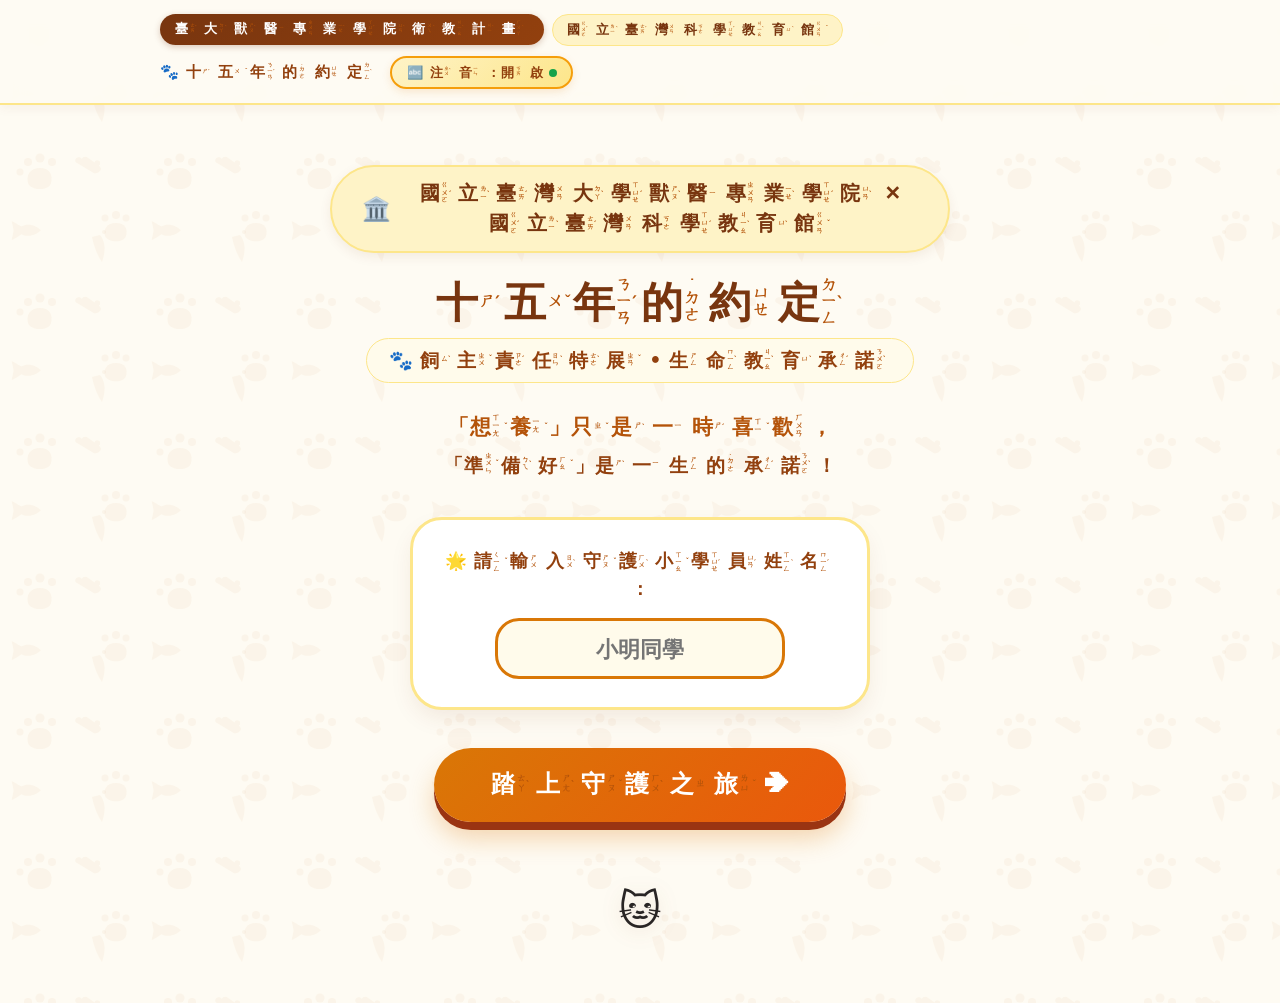
==== commit 85421666: "Add files via upload" ====
--- a/index.html
+++ b/index.html
@@ -262,7 +262,7 @@
       animation: fadeInUpQuote 1s 0.35s cubic-bezier(0.16, 1, 0.3, 1) forwards;
     }
 
-    .hero-fade-quote span {
+    .hero-fade-quote > span {
       display: block;
     }
 
@@ -569,14 +569,15 @@
     /* 3D 翻轉卡片系統 */
     .card-scene {
       perspective: 1000px;
-      min-height: 480px;
+      min-height: 465px;
+      position: relative;
     }
 
     .flipper {
       position: relative;
       width: 100%;
       height: 100%;
-      min-height: 480px;
+      min-height: 465px;
       transition: transform 0.6s cubic-bezier(0.4, 0, 0.2, 1);
       transform-style: preserve-3d;
     }
@@ -587,55 +588,70 @@
 
     .card-face {
       position: absolute;
+      top: 0;
+      left: 0;
       width: 100%;
       height: 100%;
-      min-height: 480px;
+      min-height: 465px;
       backface-visibility: hidden;
       border-radius: var(--radius-lg);
-      padding: 2.2rem 1.85rem;
+      padding: 1.75rem 1.6rem 1.6rem;
       box-shadow: var(--shadow-md);
       border: 3.5px solid #fde68a;
       display: flex;
       flex-direction: column;
       justify-content: space-between;
+      box-sizing: border-box;
     }
 
     .card-front {
       background-color: var(--color-surface);
+      justify-content: space-evenly;
     }
 
     .question-progress-tag {
       display: inline-block;
-      font-size: 0.98rem;
+      font-size: 1.05rem;
       font-weight: 950;
       color: #92400e;
       background: #fef3c7;
-      padding: 0.35rem 1rem;
+      padding: 0.35rem 1.15rem;
       border-radius: var(--radius-full);
-      margin-bottom: 0.65rem;
+      margin-bottom: 0.45rem;
       border: 1.5px solid #fde68a;
     }
 
     .question-emoji {
-      font-size: 4.2rem;
+      font-size: 4.0rem;
       text-align: center;
-      margin-bottom: 0.5rem;
+      margin-bottom: 0.35rem;
     }
 
     .question-text {
-      font-size: 1.7rem;
+      font-size: 2.05rem;
       font-weight: 950;
       text-align: center;
-      line-height: 1.45;
-      margin-bottom: 2rem;
-      color: var(--color-text-main);
+      line-height: 1.42;
+      margin-bottom: 0.45rem;
+      color: #0f172a;
+      max-width: 98%;
+      margin-left: auto;
+      margin-right: auto;
+    }
+
+    /* 長題目自動縮放字級，杜絕超出膠囊卡片 */
+    .question-text.is-long {
+      font-size: 1.72rem;
+      line-height: 1.38;
+      margin-bottom: 0.35rem;
     }
 
     /* ⭕ / ❌ 是非大按鈕 */
     .ox-container {
       display: grid;
       grid-template-columns: 1fr 1fr;
-      gap: 1.5rem;
+      gap: 1.35rem;
+      width: 100%;
     }
 
     .btn-ox {
@@ -644,15 +660,21 @@
       align-items: center;
       justify-content: center;
       gap: 0.45rem;
-      padding: 1.4rem 0.85rem;
-      font-size: 1.5rem;
+      padding: 1.25rem 0.95rem;
+      font-size: 1.55rem;
       font-weight: 950;
-      border-radius: var(--radius-md);
+      border-radius: 22px;
       cursor: pointer;
       border: none;
-      min-height: 130px;
+      min-height: 135px;
       transition: all 0.15s ease;
       font-family: inherit;
+    }
+
+    .btn-ox-text {
+      white-space: nowrap;
+      font-size: 1.55rem;
+      font-weight: 950;
     }
 
     .btn-ox-correct {
@@ -688,7 +710,7 @@
     }
 
     .ox-icon {
-      font-size: 3.6rem;
+      font-size: 4.0rem;
       line-height: 1;
     }
 
@@ -696,14 +718,15 @@
     .pic-choice-container {
       display: grid;
       grid-template-columns: 1fr 1fr;
-      gap: 1.5rem;
+      gap: 1.35rem;
+      width: 100%;
     }
 
     .btn-pic-card {
       background-color: #fff;
       border: 3.5px solid #fde68a;
-      border-radius: var(--radius-md);
-      padding: 1.3rem 0.85rem;
+      border-radius: 22px;
+      padding: 1.2rem 1rem;
       display: flex;
       flex-direction: column;
       align-items: center;
@@ -726,29 +749,32 @@
     }
 
     .pic-emoji {
-      font-size: 3.8rem;
-      margin-bottom: 0.4rem;
+      font-size: 3.5rem;
+      margin-bottom: 0.45rem;
+      line-height: 1;
     }
 
     .pic-label {
-      font-size: 1.18rem;
+      font-size: 1.32rem;
       font-weight: 950;
-      color: #78350f;
+      color: #451a03;
       text-align: center;
-    }
-
-    /* 卡牌背面 (臺大獸醫系小叮嚀：字大、緊湊) */
+      line-height: 1.4;
+    }
+
+    /* 卡牌背面 (臺大獸醫系小叮嚀：字大、緊湊、無多餘留白) */
     .card-back {
       transform: rotateY(180deg);
       background: linear-gradient(180deg, #fffdf8 0%, #ffffff 100%);
       text-align: center;
-      padding: 2.35rem 1.85rem;
+      padding: 1.85rem 1.6rem;
+      justify-content: space-between;
     }
 
     .result-announcement {
-      font-size: 2rem;
+      font-size: 2.2rem;
       font-weight: 950;
-      margin-bottom: 0.9rem;
+      margin-bottom: 0.85rem;
     }
 
     .result-correct { color: var(--color-correct); }
@@ -757,37 +783,37 @@
     .vet-golden-box {
       background-color: #fefce8;
       border: 3.5px solid #fef08a;
-      border-radius: var(--radius-md);
-      padding: 1.65rem 1.45rem;
-      margin-bottom: 1.6rem;
+      border-radius: 20px;
+      padding: 1.55rem 1.45rem;
+      margin-bottom: 1.45rem;
       text-align: left;
       box-shadow: 0 4px 14px rgba(120, 53, 15, 0.06);
     }
 
     .vet-badge-title {
-      font-size: 1.28rem;
+      font-size: 1.38rem;
       font-weight: 950;
       color: #78350f;
-      margin-bottom: 0.7rem;
+      margin-bottom: 0.65rem;
       display: flex;
       align-items: center;
       gap: 0.45rem;
     }
 
     .vet-golden-text {
-      font-size: 1.38rem;
-      font-weight: 950;
-      color: #92400e;
-      line-height: 1.55;
+      font-size: 1.52rem;
+      font-weight: 900;
+      color: #78350f;
+      line-height: 1.62;
     }
 
     .btn-next-question {
       background: linear-gradient(135deg, #d97706 0%, #ea580c 100%);
       color: #fff;
       border: none;
-      border-radius: var(--radius-md);
+      border-radius: 18px;
       padding: 1.2rem;
-      font-size: 1.38rem;
+      font-size: 1.45rem;
       font-weight: 950;
       cursor: pointer;
       width: 100%;
@@ -1106,6 +1132,28 @@
         width: 100%;
         min-height: 64px;
       }
+      .game-navbar {
+        padding: 0.5rem 0.75rem;
+        gap: 0.35rem;
+        margin-bottom: 0.85rem;
+      }
+      .btn-back-home {
+        padding: 0.4rem 0.65rem;
+        font-size: 0.92rem;
+        white-space: nowrap;
+      }
+      .pet-status-pill {
+        font-size: 0.98rem;
+        gap: 0.25rem;
+        white-space: nowrap;
+      }
+      .hearts-container {
+        padding: 0.25rem 0.55rem;
+        gap: 0.25rem;
+      }
+      .heart-item {
+        font-size: 1.35rem;
+      }
       .pets-grid {
         grid-template-columns: 1fr;
         gap: 1rem;
@@ -1114,29 +1162,98 @@
         padding: 1.25rem 1rem;
         min-height: 210px;
       }
+      .card-scene, .flipper {
+        min-height: 440px;
+      }
       .card-face {
-        padding: 1.5rem 1.1rem;
+        padding: 1.15rem 0.95rem 1.05rem;
         min-height: 440px;
       }
+      .card-front {
+        justify-content: space-evenly;
+      }
+      .question-progress-tag {
+        font-size: 0.96rem;
+        padding: 0.28rem 0.9rem;
+      }
+      .question-emoji {
+        font-size: 3.2rem;
+        margin-bottom: 0.25rem;
+      }
       .question-text {
+        font-size: 1.52rem;
+        font-weight: 950;
+        margin-bottom: 0.35rem;
+        line-height: 1.38;
+      }
+      .question-text.is-long {
         font-size: 1.35rem;
-        margin-bottom: 1.4rem;
+        line-height: 1.36;
+        margin-bottom: 0.35rem;
       }
       .ox-container, .pic-choice-container {
         gap: 0.85rem;
       }
       .btn-ox {
-        min-height: 110px;
-        font-size: 1.25rem;
+        min-height: 115px;
+        font-size: 1.3rem;
+        padding: 0.85rem 0.5rem;
+        gap: 0.35rem;
+        border-radius: 18px;
+      }
+      .btn-ox-text {
+        font-size: clamp(0.95rem, 3.4vw, 1.2rem);
+        font-weight: 950;
+        white-space: nowrap;
       }
       .ox-icon {
+        font-size: 3.0rem;
+      }
+      .btn-pic-card {
+        padding: 0.95rem 0.65rem;
+        min-height: 122px;
+        border-radius: 18px;
+      }
+      .pic-emoji {
         font-size: 2.8rem;
+        margin-bottom: 0.3rem;
+      }
+      .pic-label {
+        font-size: 1.18rem;
+        font-weight: 950;
+        line-height: 1.35;
+        color: #451a03;
+      }
+      .card-back {
+        padding: 1.15rem 0.95rem 1.05rem;
+        justify-content: space-between;
+      }
+      .result-announcement {
+        font-size: 1.72rem;
+        font-weight: 950;
+        margin-bottom: 0.65rem;
       }
       .vet-golden-box {
-        padding: 1.2rem 1rem;
+        padding: 1.15rem 0.95rem;
+        margin-bottom: 1.05rem;
+        border-radius: 18px;
+      }
+      .vet-badge-title {
+        font-size: 1.18rem;
+        font-weight: 950;
+        margin-bottom: 0.55rem;
       }
       .vet-golden-text {
-        font-size: 1.15rem;
+        font-size: 1.28rem;
+        font-weight: 900;
+        line-height: 1.55;
+      }
+      .btn-next-question {
+        min-height: 58px;
+        font-size: 1.28rem;
+        font-weight: 950;
+        padding: 0.85rem 1.2rem;
+        border-radius: 18px;
       }
       .cert-box, .fatal-box {
         padding: 1.75rem 1.1rem;
@@ -1160,6 +1277,121 @@
     #certCanvas {
       display: none;
     }
+
+    /* ==========================================================================
+       教育部標準：漢字右側注音排版 (Taiwan Textbook Zhuyin Right-side System)
+       ========================================================================== */
+    .zy-w {
+      display: inline-flex;
+      align-items: center;
+      vertical-align: baseline;
+      margin: 0 1px;
+      line-height: 1;
+    }
+    .zy-c {
+      font-size: 1em;
+      font-weight: inherit;
+      color: inherit;
+      line-height: 1;
+    }
+    .zy-r {
+      display: inline-grid;
+      grid-template-columns: auto 7px;
+      align-items: center;
+      margin-left: 1.5px;
+      margin-right: 1px;
+      user-select: none;
+      font-family: -apple-system, "PingFang TC", "Hiragino Sans CNS", "Microsoft JhengHei", sans-serif;
+      line-height: 1;
+      transform: translateY(-0.05em);
+    }
+    .zy-b {
+      display: flex;
+      flex-direction: column;
+      align-items: center;
+      justify-content: center;
+      font-size: 0.38em;
+      font-weight: 800;
+      line-height: 1.05;
+      color: #b45309; /* 琥珀焦糖拿鐵色 */
+      letter-spacing: -0.04em;
+    }
+    .zy-t {
+      display: flex;
+      flex-direction: column;
+      justify-content: space-around;
+      height: 100%;
+      font-size: 0.36em;
+      font-weight: 900;
+      color: #b45309;
+      line-height: 1;
+      margin-left: 0.5px;
+    }
+    .zy-t .tone-2 { align-self: flex-start; margin-top: 1px; }
+    .zy-t .tone-3 { align-self: flex-end; margin-bottom: 1px; }
+    .zy-t .tone-4 { align-self: flex-start; margin-top: 1px; }
+    .zy-light {
+      font-size: 0.9em;
+      font-weight: 900;
+      color: #b45309;
+      margin-bottom: -2px;
+      line-height: 0.8;
+    }
+
+    /* 關閉注音模式：一鍵瞬間切換 */
+    body.zhuyin-off .zy-r {
+      display: none !important;
+    }
+
+    /* 頂部導航列工具區 */
+    .header-tools-cluster {
+      display: flex;
+      align-items: center;
+      gap: 0.75rem;
+      flex-wrap: wrap;
+    }
+
+    /* 頂部導航列注音模式切換鈕 */
+    .btn-zhuyin-toggle {
+      display: inline-flex;
+      align-items: center;
+      gap: 6px;
+      background: linear-gradient(135deg, #fef3c7 0%, #fde68a 100%);
+      border: 2px solid #f59e0b;
+      border-radius: var(--radius-full);
+      padding: 0.35rem 0.9rem;
+      font-size: 0.82rem;
+      font-weight: 900;
+      color: #92400e;
+      cursor: pointer;
+      box-shadow: 0 3px 8px rgba(217, 119, 6, 0.16);
+      transition: all 0.2s ease;
+      user-select: none;
+    }
+    .btn-zhuyin-toggle:hover {
+      transform: translateY(-1px);
+      box-shadow: 0 5px 12px rgba(217, 119, 6, 0.24);
+    }
+    .btn-zhuyin-toggle:active {
+      transform: translateY(1px);
+    }
+    .btn-zhuyin-toggle .status-dot {
+      display: inline-block;
+      width: 8px;
+      height: 8px;
+      border-radius: 50%;
+      background-color: #16a34a; /* 綠色：開啟中 */
+    }
+    body.zhuyin-off .btn-zhuyin-toggle {
+      background: #f1f5f9;
+      border-color: #cbd5e1;
+      color: #64748b;
+      box-shadow: none;
+    }
+    body.zhuyin-off .btn-zhuyin-toggle .status-dot {
+      background-color: #94a3b8; /* 灰色：關閉中 */
+    }
+
   </style>
 </head>
 <body>
@@ -1171,9 +1403,16 @@
         <span class="badge-ntuvet">臺大獸醫專業學院衛教計畫</span>
         <span class="badge-museum">國立臺灣科學教育館</span>
       </div>
-      <div class="header-tagline">
-        <span>🐾</span>
-        <span>十五年的約定 • 飼主責任特展</span>
+      <div class="header-tools-cluster">
+        <div class="header-tagline">
+          <span>🐾</span>
+          <span>十五年的約定</span>
+        </div>
+        <button id="btn-zhuyin-toggle" class="btn-zhuyin-toggle" onclick="toggleZhuyinMode()" aria-label="切換注音模式">
+          <span>🔤</span>
+          <span id="ui-zhuyin-label">注音：開啟</span>
+          <span class="status-dot"></span>
+        </button>
       </div>
     </div>
   </header>
@@ -1413,6 +1652,174 @@
   <canvas id="certCanvas" width="1000" height="700"></canvas>
 
   <script>
+const ZHUYIN_DICT = {"丸": "ㄨㄢˊ", "乾": "ㄍㄢ", "乙": "ㄧˇ", "之": "ㄓ", "世": "ㄕˋ", "三": "ㄙㄢ", "上": "ㄕㄤˋ", "不": "ㄅㄨˋ", "下": "ㄒㄧㄚˋ", "一": "ㄧ", "事": "ㄕˋ", "亂": "ㄌㄨㄢˋ", "並": "ㄅㄧㄥˋ", "予": "ㄩˊ", "丟": "ㄉㄧㄡ", "久": "ㄐㄧㄡˇ", "串": "ㄔㄨㄢˋ", "了": "ㄌㄜ˙", "乳": "ㄖㄨˇ", "也": "ㄧㄝˇ", "主": "ㄓㄨˇ", "亮": "ㄌㄧㄤˋ", "什": "ㄕˊ", "人": "ㄖㄣˊ", "以": "ㄧˇ", "代": "ㄉㄞˋ", "仍": "ㄖㄥˊ", "且": "ㄑㄧㄝˇ", "五": "ㄨˇ", "互": "ㄏㄨˋ", "中": "ㄓㄨㄥ", "乏": "ㄈㄚˊ", "位": "ㄨㄟˋ", "亡": "ㄨㄤˊ", "份": "ㄈㄣˋ", "任": "ㄖㄣˋ", "但": "ㄉㄢˋ", "住": "ㄓㄨˋ", "何": "ㄏㄜˊ", "作": "ㄗㄨㄛˋ", "交": "ㄐㄧㄠ", "休": "ㄒㄧㄡ", "來": "ㄌㄞˊ", "低": "ㄉㄧ", "伴": "ㄅㄢˋ", "侵": "ㄑㄧㄣ", "估": "ㄍㄨ", "保": "ㄅㄠˇ", "例": "ㄌㄧˋ", "係": "ㄒㄧˋ", "你": "ㄋㄧˇ", "個": "ㄍㄜˋ", "倉": "ㄘㄤ", "使": "ㄕˇ", "他": "ㄊㄚ", "信": "ㄒㄧㄣˋ", "依": "ㄧ", "修": "ㄒㄧㄡ", "候": "ㄏㄡˋ", "倒": "ㄉㄠˇ", "供": "ㄍㄨㄥ", "倫": "ㄌㄨㄣˊ", "值": "ㄓˊ", "便": "ㄅㄧㄢˋ", "們": "ㄇㄣ˙", "做": "ㄗㄨㄛˋ", "偶": "ㄡˇ", "健": "ㄐㄧㄢˋ", "側": "ㄘㄜˋ", "備": "ㄅㄟˋ", "偷": "ㄊㄡ", "停": "ㄊㄧㄥˊ", "傳": "ㄔㄨㄢˊ", "充": "ㄔㄨㄥ", "先": "ㄒㄧㄢ", "傷": "ㄕㄤ", "像": "ㄒㄧㄤˋ", "克": "ㄎㄜˋ", "儲": "ㄔㄨˊ", "免": "ㄇㄧㄢˇ", "優": "ㄧㄡ", "入": "ㄖㄨˋ", "偽": "ㄨㄟˋ", "全": "ㄑㄩㄢˊ", "僅": "ㄐㄧㄣˇ", "再": "ㄗㄞˋ", "凸": "ㄊㄨˊ", "冒": "ㄇㄠˋ", "出": "ㄔㄨ", "元": "ㄩㄢˊ", "凹": "ㄠ", "冰": "ㄅㄧㄥ", "內": "ㄋㄟˋ", "列": "ㄌㄧㄝˋ", "共": "ㄍㄨㄥˋ", "兩": "ㄌㄧㄤˇ", "分": "ㄈㄣ", "冬": "ㄉㄨㄥ", "兔": "ㄊㄨˋ", "具": "ㄐㄩˋ", "價": "ㄐㄧㄚˋ", "冷": "ㄌㄥˇ", "利": "ㄌㄧˋ", "典": "ㄉㄧㄢˇ", "刀": "ㄉㄠ", "切": "ㄑㄧㄝˋ", "別": "ㄅㄧㄝˊ", "公": "ㄍㄨㄥ", "刺": "ㄘˋ", "光": "ㄍㄨㄤ", "制": "ㄓˋ", "剔": "ㄊㄧ", "剃": "ㄊㄧˋ", "刷": "ㄕㄨㄚ", "其": "ㄑㄧˊ", "前": "ㄑㄧㄢˊ", "劇": "ㄐㄩˋ", "剛": "ㄍㄤ", "則": "ㄗㄜˊ", "割": "ㄍㄜ", "創": "ㄔㄨㄤˋ", "刻": "ㄎㄜˋ", "到": "ㄉㄠˋ", "剩": "ㄕㄥˋ", "功": "ㄍㄨㄥ", "助": "ㄓㄨˋ", "剪": "ㄐㄧㄢˇ", "力": "ㄌㄧˋ", "加": "ㄐㄧㄚ", "勾": "ㄍㄡ", "半": "ㄅㄢˋ", "勤": "ㄑㄧㄣˊ", "勿": "ㄨˋ", "包": "ㄅㄠ", "區": "ㄑㄩ", "務": "ㄨˋ", "化": "ㄏㄨㄚˋ", "卡": "ㄎㄚˇ", "協": "ㄒㄧㄝˊ", "危": "ㄨㄟˊ", "千": "ㄑㄧㄢ", "參": "ㄘㄢ", "卻": "ㄑㄩㄝˋ", "友": "ㄧㄡˇ", "厚": "ㄏㄡˋ", "原": "ㄩㄢˊ", "動": "ㄉㄨㄥˋ", "劑": "ㄐㄧˋ", "勝": "ㄕㄥˋ", "即": "ㄐㄧˊ", "又": "ㄧㄡˋ", "及": "ㄐㄧˊ", "反": "ㄈㄢˇ", "取": "ㄑㄩˇ", "叫": "ㄐㄧㄠˋ", "叢": "ㄘㄨㄥˊ", "印": "ㄧㄣˋ", "受": "ㄕㄡˋ", "吃": "ㄔ", "口": "ㄎㄡˇ", "叮": "ㄉㄧㄥ", "十": "ㄕˊ", "吐": "ㄊㄨˇ", "去": "ㄑㄩˋ", "名": "ㄇㄧㄥˊ", "合": "ㄏㄜˊ", "吠": "ㄈㄟˋ", "卵": "ㄌㄨㄢˇ", "台": "ㄊㄞ", "吞": "ㄊㄨㄣ", "吊": "ㄉㄧㄠˋ", "否": "ㄈㄡˇ", "可": "ㄎㄜˇ", "另": "ㄌㄧㄥˋ", "吵": "ㄔㄠˇ", "只": "ㄓˇ", "吸": "ㄒㄧ", "向": "ㄒㄧㄤˋ", "命": "ㄇㄧㄥˋ", "含": "ㄏㄢˊ", "吻": "ㄨㄣˇ", "呈": "ㄔㄥˊ", "和": "ㄏㄜˊ", "呀": "ㄧㄚ", "周": "ㄓㄡ", "咖": "ㄎㄚ", "呼": "ㄏㄨ", "哎": "ㄞ", "哈": "ㄏㄚ", "品": "ㄆㄧㄣˇ", "告": "ㄍㄠˋ", "同": "ㄊㄨㄥˊ", "咬": "ㄧㄠˇ", "哀": "ㄞ", "哺": "ㄅㄨˇ", "咪": "ㄇㄧ", "唇": "ㄓㄣ", "哪": "ㄋㄚˇ", "員": "ㄩㄢˊ", "句": "ㄐㄩˋ", "啃": "ㄎㄣˇ", "商": "ㄕㄤ", "問": "ㄨㄣˋ", "喜": "ㄒㄧˇ", "喝": "ㄏㄜ", "善": "ㄕㄢˋ", "喔": "ㄨㄛˋ", "味": "ㄨㄟˋ", "嘔": "ㄡˇ", "單": "ㄉㄢ", "噗": "ㄆㄨ", "嚴": "ㄧㄢˊ", "嗎": "ㄇㄚ˙", "四": "ㄙˋ", "嚀": "ㄋㄧㄥˊ", "喵": "ㄇㄧㄠ", "器": "ㄑㄧˋ", "嗅": "ㄒㄧㄡˋ", "固": "ㄍㄨˋ", "困": "ㄎㄨㄣˋ", "因": "ㄧㄣ", "園": "ㄩㄢˊ", "哭": "ㄎㄨ", "嚇": "ㄏㄜˋ", "噴": "ㄆㄣ", "嘴": "ㄗㄨㄟˇ", "在": "ㄗㄞˋ", "圖": "ㄊㄨˊ", "地": "ㄉㄧˋ", "垢": "ㄍㄡˋ", "圾": "ㄐㄧˊ", "堆": "ㄉㄨㄟ", "囊": "ㄋㄤˊ", "垃": "ㄌㄜˋ", "均": "ㄐㄩㄣ", "域": "ㄩˋ", "墜": "ㄓㄨㄟˋ", "垂": "ㄔㄨㄟˊ", "基": "ㄐㄧ", "塊": "ㄎㄨㄞˋ", "型": "ㄒㄧㄥˊ", "壽": "ㄕㄡˋ", "國": "ㄍㄨㄛˊ", "增": "ㄗㄥ", "壓": "ㄧㄚ", "回": "ㄏㄨㄟˊ", "壞": "ㄏㄨㄞˋ", "塵": "ㄔㄣˊ", "壁": "ㄅㄧˋ", "圓": "ㄩㄢˊ", "士": "ㄕˋ", "塞": "ㄙㄜˋ", "夏": "ㄒㄧㄚˋ", "夜": "ㄧㄝˋ", "外": "ㄨㄞˋ", "境": "ㄐㄧㄥˋ", "堵": "ㄉㄨˇ", "天": "ㄊㄧㄢ", "多": "ㄉㄨㄛ", "夠": "ㄍㄡˋ", "墊": "ㄉㄧㄢˋ", "失": "ㄕ", "大": "ㄉㄚˋ", "姿": "ㄗ", "夥": "ㄏㄨㄛˇ", "奇": "ㄑㄧˊ", "夾": "ㄐㄧㄚˊ", "場": "ㄔㄤˊ", "奔": "ㄅㄣ", "太": "ㄊㄞˋ", "孔": "ㄎㄨㄥˇ", "威": "ㄨㄟ", "如": "ㄖㄨˊ", "姓": "ㄒㄧㄥˋ", "好": "ㄏㄠˇ", "奶": "ㄋㄞˇ", "夭": "ㄧㄠ", "媚": "ㄇㄟˋ", "奮": "ㄈㄣˋ", "子": "ㄗˇ", "孕": "ㄩㄣˋ", "字": "ㄗˋ", "孩": "ㄏㄞˊ", "孳": "ㄗ", "孢": "ㄅㄠ", "學": "ㄒㄩㄝˊ", "室": "ㄕˋ", "守": "ㄕㄡˇ", "存": "ㄘㄨㄣˊ", "容": "ㄖㄨㄥˊ", "媽": "ㄇㄚ", "完": "ㄨㄢˊ", "宮": "ㄍㄨㄥ", "安": "ㄢ", "寂": "ㄐㄧˊ", "寵": "ㄔㄨㄥˇ", "富": "ㄈㄨˋ", "害": "ㄏㄞˋ", "實": "ㄕˊ", "寞": "ㄇㄛˋ", "家": "ㄐㄧㄚ", "寄": "ㄐㄧˋ", "密": "ㄇㄧˋ", "封": "ㄈㄥ", "季": "ㄐㄧˋ", "專": "ㄓㄨㄢ", "寶": "ㄅㄠˇ", "尊": "ㄗㄨㄣ", "對": "ㄉㄨㄟˋ", "導": "ㄉㄠˇ", "就": "ㄐㄧㄡˋ", "定": "ㄉㄧㄥˋ", "尾": "ㄨㄟˇ", "少": "ㄕㄠˇ", "小": "ㄒㄧㄠˇ", "層": "ㄘㄥˊ", "屎": "ㄕˇ", "尖": "ㄐㄧㄢ", "己": "ㄐㄧˇ", "尿": "ㄋㄧㄠˋ", "居": "ㄐㄩ", "島": "ㄉㄠˇ", "崇": "ㄔㄨㄥˊ", "巨": "ㄐㄩˋ", "屑": "ㄒㄧㄝˋ", "巢": "ㄔㄠˊ", "展": "ㄓㄢˇ", "巧": "ㄑㄧㄠˇ", "工": "ㄍㄨㄥ", "屁": "ㄆㄧˋ", "將": "ㄐㄧㄤ", "幅": "ㄈㄨˊ", "差": "ㄔㄚ", "尋": "ㄒㄩㄣˊ", "射": "ㄕㄜˋ", "幣": "ㄅㄧˋ", "帶": "ㄉㄞˋ", "幕": "ㄇㄨˋ", "布": "ㄅㄨˋ", "床": "ㄔㄨㄤˊ", "幫": "ㄅㄤ", "屬": "ㄕㄨˇ", "希": "ㄒㄧ", "師": "ㄕ", "度": "ㄉㄨˋ", "年": "ㄋㄧㄢˊ", "幸": "ㄒㄧㄥˋ", "康": "ㄎㄤ", "巴": "ㄅㄚ", "幾": "ㄐㄧˇ", "廂": "ㄒㄧㄤ", "庫": "ㄎㄨˋ", "廝": "ㄙ", "廢": "ㄈㄟˋ", "常": "ㄔㄤˊ", "建": "ㄐㄧㄢˋ", "巾": "ㄐㄧㄣ", "強": "ㄑㄧㄤˊ", "弱": "ㄖㄨㄛˋ", "彎": "ㄨㄢ", "延": "ㄧㄢˊ", "張": "ㄓㄤ", "式": "ㄕˋ", "彩": "ㄘㄞˇ", "徑": "ㄐㄧㄥˋ", "引": "ㄧㄣˇ", "形": "ㄒㄧㄥˊ", "影": "ㄧㄥˇ", "從": "ㄘㄨㄥˊ", "徵": "ㄓㄥ", "律": "ㄌㄩˋ", "很": "ㄏㄣˇ", "得": "ㄉㄜˊ", "徹": "ㄔㄜˋ", "待": "ㄉㄞˋ", "平": "ㄆㄧㄥˊ", "後": "ㄏㄡˋ", "幼": "ㄧㄡˋ", "徽": "ㄏㄨㄟ", "忍": "ㄖㄣˇ", "怎": "ㄗㄣˇ", "忽": "ㄏㄨ", "快": "ㄎㄨㄞˋ", "微": "ㄨㄟˊ", "心": "ㄒㄧㄣ", "思": "ㄙ", "德": "ㄉㄜˊ", "急": "ㄐㄧˊ", "恐": "ㄎㄨㄥˇ", "惡": "ㄜˋ", "性": "ㄒㄧㄥˋ", "情": "ㄑㄧㄥˊ", "意": "ㄧˋ", "態": "ㄊㄞˋ", "必": "ㄅㄧˋ", "悶": "ㄇㄣˋ", "愛": "ㄞˋ", "感": "ㄍㄢˇ", "息": "ㄒㄧˊ", "慢": "ㄇㄢˋ", "想": "ㄒㄧㄤˇ", "慘": "ㄘㄢˇ", "慣": "ㄍㄨㄢˋ", "底": "ㄉㄧˇ", "應": "ㄧㄥ", "慮": "ㄌㄩˋ", "念": "ㄋㄧㄢˋ", "懸": "ㄒㄩㄢˊ", "懼": "ㄐㄩˋ", "或": "ㄏㄨㄛˋ", "成": "ㄔㄥˊ", "我": "ㄨㄛˇ", "戶": "ㄏㄨˋ", "截": "ㄐㄧㄝˊ", "戳": "ㄔㄨㄛ", "手": "ㄕㄡˇ", "扭": "ㄋㄧㄡˇ", "才": "ㄘㄞˊ", "所": "ㄙㄨㄛˇ", "扣": "ㄎㄡˋ", "扁": "ㄅㄧㄢˇ", "憋": "ㄅㄧㄝ", "怕": "ㄆㄚˋ", "扎": "ㄓㄚ", "扯": "ㄔㄜˇ", "承": "ㄔㄥˊ", "打": "ㄉㄚˇ", "托": "ㄊㄨㄛ", "把": "ㄅㄚˇ", "抖": "ㄉㄡˇ", "憂": "ㄧㄡ", "房": "ㄈㄤˊ", "投": "ㄊㄡˊ", "拍": "ㄆㄞ", "折": "ㄓㄜˊ", "抓": "ㄓㄨㄚ", "抗": "ㄎㄤˋ", "抽": "ㄔㄡ", "指": "ㄓˇ", "抱": "ㄅㄠˋ", "拉": "ㄌㄚ", "挑": "ㄊㄧㄠ", "拿": "ㄋㄚˊ", "抹": "ㄇㄛˇ", "拖": "ㄊㄨㄛ", "掘": "ㄐㄩㄝˊ", "排": "ㄆㄞˊ", "持": "ㄔˊ", "挖": "ㄨㄚ", "找": "ㄓㄠˇ", "掠": "ㄌㄩㄝˋ", "採": "ㄘㄞˇ", "控": "ㄎㄨㄥˋ", "掙": "ㄓㄥ", "提": "ㄊㄧˊ", "接": "ㄐㄧㄝ", "援": "ㄩㄢˊ", "插": "ㄔㄚ", "搶": "ㄑㄧㄤˇ", "推": "ㄊㄨㄟ", "搬": "ㄅㄢ", "掩": "ㄧㄢˇ", "摸": "ㄇㄛ", "拭": "ㄕˋ", "損": "ㄙㄨㄣˇ", "播": "ㄅㄛˋ", "摔": "ㄕㄨㄞ", "掉": "ㄉㄧㄠˋ", "擋": "ㄉㄤˇ", "撿": "ㄐㄧㄢˇ", "摩": "ㄇㄛˊ", "換": "ㄏㄨㄢˋ", "搐": "ㄔㄨˋ", "擇": "ㄗㄜˊ", "擔": "ㄉㄢ", "擠": "ㄐㄧˇ", "撕": "ㄙ", "拔": "ㄅㄚˊ", "擎": "ㄑㄧㄥˊ", "撫": "ㄈㄨˇ", "擬": "ㄋㄧˇ", "按": "ㄢˋ", "擴": "ㄎㄨㄛˋ", "攝": "ㄕㄜˋ", "收": "ㄕㄡ", "敵": "ㄉㄧˊ", "支": "ㄓ", "效": "ㄒㄧㄠˋ", "教": "ㄐㄧㄠˋ", "斂": "ㄌㄧㄢˋ", "擦": "ㄘㄚ", "散": "ㄙㄢˋ", "整": "ㄓㄥˇ", "救": "ㄐㄧㄡˋ", "放": "ㄈㄤˋ", "方": "ㄈㄤ", "敲": "ㄑㄧㄠ", "敏": "ㄇㄧㄣˇ", "料": "ㄌㄧㄠˋ", "斯": "ㄙ", "敗": "ㄅㄞˋ", "文": "ㄨㄣˊ", "數": "ㄕㄨˋ", "斷": "ㄉㄨㄢˋ", "斑": "ㄅㄢ", "施": "ㄕ", "撞": "ㄓㄨㄤˋ", "旋": "ㄒㄩㄢˊ", "早": "ㄗㄠˇ", "於": "ㄩˊ", "新": "ㄒㄧㄣ", "景": "ㄐㄧㄥˇ", "暑": "ㄕㄨˇ", "易": "ㄧˋ", "旅": "ㄌㄩˇ", "日": "ㄖˋ", "暖": "ㄋㄨㄢˇ", "普": "ㄆㄨˇ", "最": "ㄗㄨㄟˋ", "晶": "ㄐㄧㄥ", "暗": "ㄢˋ", "是": "ㄕˋ", "明": "ㄇㄧㄥˊ", "昏": "ㄏㄨㄣ", "暴": "ㄅㄠˋ", "暫": "ㄓㄢˋ", "改": "ㄍㄞˇ", "更": "ㄍㄥ", "曲": "ㄑㄩ", "書": "ㄕㄨ", "會": "ㄏㄨㄟˋ", "月": "ㄩㄝˋ", "期": "ㄑㄧˊ", "木": "ㄇㄨˋ", "朋": "ㄆㄥˊ", "束": "ㄕㄨˋ", "朝": "ㄓㄠ", "板": "ㄅㄢˇ", "本": "ㄅㄣˇ", "核": "ㄏㄜˊ", "杜": "ㄉㄨˋ", "東": "ㄉㄨㄥ", "松": "ㄙㄨㄥ", "架": "ㄐㄧㄚˋ", "朵": "ㄉㄨㄛˇ", "果": "ㄍㄨㄛˇ", "柔": "ㄖㄡˊ", "時": "ㄕˊ", "框": "ㄎㄨㄤ", "株": "ㄓㄨ", "條": "ㄊㄧㄠˊ", "桶": "ㄊㄨㄥˇ", "棉": "ㄇㄧㄢˊ", "桿": "ㄍㄢˇ", "根": "ㄍㄣ", "棒": "ㄅㄤˋ", "查": "ㄔㄚˊ", "梳": "ㄕㄨ", "椎": "ㄓㄨㄟ", "棕": "ㄗㄨㄥ", "析": "ㄒㄧ", "未": "ㄨㄟˋ", "格": "ㄍㄜˊ", "業": "ㄧㄝˋ", "梨": "ㄌㄧˊ", "棄": "ㄑㄧˋ", "樂": "ㄌㄜˋ", "有": "ㄧㄡˇ", "樓": "ㄌㄡˊ", "服": "ㄈㄨˊ", "樣": "ㄧㄤˋ", "標": "ㄅㄧㄠ", "構": "ㄍㄡˋ", "橙": "ㄔㄥˊ", "橘": "ㄐㄩˊ", "模": "ㄇㄛˊ", "橫": "ㄏㄥˊ", "權": "ㄑㄩㄢˊ", "樹": "ㄕㄨˋ", "次": "ㄘˋ", "歡": "ㄏㄨㄢ", "檢": "ㄐㄧㄢˇ", "染": "ㄖㄢˇ", "植": "ㄓˊ", "歲": "ㄙㄨㄟˋ", "死": "ㄙˇ", "殊": "ㄕㄨ", "榮": "ㄖㄨㄥˊ", "止": "ㄓˇ", "機": "ㄐㄧ", "歸": "ㄍㄨㄟ", "毛": "ㄇㄠˊ", "步": "ㄅㄨˋ", "每": "ㄇㄟˇ", "毒": "ㄉㄨˊ", "極": "ㄐㄧˊ", "殘": "ㄘㄢˊ", "氣": "ㄑㄧˋ", "殼": "ㄎㄜˊ", "比": "ㄅㄧˇ", "正": "ㄓㄥˋ", "歪": "ㄨㄞ", "氏": "ㄕˋ", "氧": "ㄧㄤˇ", "永": "ㄩㄥˇ", "水": "ㄕㄨㄟˇ", "氰": "ㄑㄧㄥ", "母": "ㄇㄨˇ", "沒": "ㄇㄛˋ", "殺": "ㄕㄚ", "汗": "ㄏㄢˋ", "沐": "ㄇㄨˋ", "沙": "ㄕㄚ", "法": "ㄈㄚˇ", "沸": "ㄈㄟˋ", "況": "ㄎㄨㄤˋ", "沖": "ㄔㄨㄥ", "注": "ㄓㄨˋ", "油": "ㄧㄡˊ", "洗": "ㄒㄧˇ", "派": "ㄆㄞˋ", "洞": "ㄉㄨㄥˋ", "流": "ㄌㄧㄡˊ", "治": "ㄓˋ", "海": "ㄏㄞˇ", "殖": "ㄓˊ", "求": "ㄑㄧㄡˊ", "涕": "ㄊㄧˋ", "浴": "ㄩˋ", "消": "ㄒㄧㄠ", "液": "ㄧㄝˋ", "泌": "ㄇㄧˋ", "渲": "ㄒㄩㄢˋ", "涼": "ㄌㄧㄤˊ", "泡": "ㄆㄠˋ", "減": "ㄐㄧㄢˇ", "混": "ㄏㄨㄣˋ", "淨": "ㄐㄧㄥˋ", "溢": "ㄧˋ", "渴": "ㄎㄜˇ", "源": "ㄩㄢˊ", "測": "ㄘㄜˋ", "汪": "ㄨㄤ", "清": "ㄑㄧㄥ", "淚": "ㄌㄟˋ", "滑": "ㄏㄨㄚˊ", "湊": "ㄘㄡˋ", "溶": "ㄖㄨㄥˊ", "滾": "ㄍㄨㄣˇ", "滯": "ㄓˋ", "活": "ㄏㄨㄛˊ", "溫": "ㄨㄣ", "洋": "ㄧㄤˊ", "滿": "ㄇㄢˇ", "炭": "ㄊㄢˋ", "潰": "ㄎㄨㄟˋ", "濕": "ㄕ", "漸": "ㄐㄧㄢˋ", "澡": "ㄗㄠˇ", "瀉": "ㄒㄧㄝˋ", "潤": "ㄖㄨㄣˋ", "潮": "ㄔㄠˊ", "濁": "ㄓㄨㄛˊ", "潔": "ㄐㄧㄝˊ", "炎": "ㄧㄢˊ", "灣": "ㄨㄢ", "濃": "ㄋㄨㄥˊ", "深": "ㄕㄣ", "準": "ㄓㄨㄣˇ", "炮": "ㄆㄠˊ", "滋": "ㄗ", "為": "ㄨㄟˊ", "烘": "ㄏㄨㄥ", "無": "ㄨˊ", "爪": "ㄓㄠˇ", "然": "ㄖㄢˊ", "焙": "ㄅㄟˋ", "牆": "ㄑㄧㄤˊ", "煮": "ㄓㄨˇ", "營": "ㄧㄥˊ", "烈": "ㄌㄧㄝˋ", "熟": "ㄕㄨˊ", "照": "ㄓㄠˋ", "爆": "ㄅㄠˋ", "牌": "ㄆㄞˊ", "烯": "ㄒㄧ", "爛": "ㄌㄢˋ", "焦": "ㄐㄧㄠ", "烴": "ㄊㄧㄥ", "激": "ㄐㄧ", "爾": "ㄦˇ", "片": "ㄆㄧㄢˋ", "熱": "ㄖㄜˋ", "煩": "ㄈㄢˊ", "率": "ㄕㄨㄞˋ", "燙": "ㄊㄤˋ", "珀": "ㄆㄛˋ", "燈": "ㄉㄥ", "犬": "ㄑㄩㄢˇ", "物": "ㄨˋ", "牧": "ㄇㄨˋ", "狗": "ㄍㄡˇ", "燒": "ㄕㄠ", "獨": "ㄉㄨˊ", "特": "ㄊㄜˋ", "牠": "ㄊㄚ", "狂": "ㄎㄨㄤˊ", "狀": "ㄓㄨㄤˋ", "牽": "ㄑㄧㄢ", "獸": "ㄕㄡˋ", "牛": "ㄋㄧㄡˊ", "珠": "ㄓㄨ", "玩": "ㄨㄢˋ", "牙": "ㄧㄚˊ", "理": "ㄌㄧˇ", "球": "ㄑㄧㄡˊ", "琥": "ㄏㄨˇ", "瓣": "ㄅㄢˋ", "甦": "ㄙㄨ", "瓜": "ㄍㄨㄚ", "珍": "ㄓㄣ", "環": "ㄏㄨㄢˊ", "甚": "ㄕㄣˋ", "用": "ㄩㄥˋ", "界": "ㄐㄧㄝˋ", "甲": "ㄐㄧㄚˇ", "由": "ㄧㄡˊ", "疥": "ㄐㄧㄝˋ", "異": "ㄧˋ", "畫": "ㄏㄨㄚˋ", "疫": "ㄧˋ", "產": "ㄔㄢˇ", "瓶": "ㄆㄧㄥˊ", "甩": "ㄕㄨㄞˇ", "生": "ㄕㄥ", "留": "ㄌㄧㄡˊ", "疼": "ㄊㄥˊ", "疏": "ㄕㄨ", "疹": "ㄓㄣˇ", "病": "ㄅㄧㄥˋ", "症": "ㄓㄥˋ", "瘓": "ㄏㄨㄢˋ", "登": "ㄉㄥ", "現": "ㄒㄧㄢˋ", "瘋": "ㄈㄥ", "瘤": "ㄌㄧㄡˊ", "癒": "ㄩˋ", "癌": "ㄧㄢˊ", "發": "ㄈㄚ", "癱": "ㄊㄢ", "盆": "ㄆㄣˊ", "痛": "ㄊㄨㄥˋ", "療": "ㄌㄧㄠˊ", "瘦": "ㄕㄡˋ", "目": "ㄇㄨˋ", "盤": "ㄆㄢˊ", "猝": "ㄘㄨˋ", "皆": "ㄐㄧㄝ", "百": "ㄅㄞˇ", "白": "ㄅㄞˊ", "當": "ㄉㄤ", "直": "ㄓˊ", "盲": "ㄇㄤˊ", "癢": "ㄧㄤˇ", "瘍": "ㄧㄤˊ", "省": "ㄕㄥˇ", "相": "ㄒㄧㄤ", "眼": "ㄧㄢˇ", "的": "ㄉㄜ˙", "看": "ㄎㄢˋ", "硫": "ㄌㄧㄡˊ", "眠": "ㄇㄧㄢˊ", "睡": "ㄕㄨㄟˋ", "睛": "ㄐㄧㄥ", "砂": "ㄕㄚ", "短": "ㄉㄨㄢˇ", "確": "ㄑㄩㄝˋ", "知": "ㄓ", "真": "ㄓㄣ", "磁": "ㄘˊ", "碰": "ㄆㄥˋ", "礎": "ㄔㄨˇ", "石": "ㄕˊ", "磺": "ㄏㄨㄤˊ", "磚": "ㄓㄨㄢ", "磨": "ㄇㄛˊ", "皮": "ㄆㄧˊ", "礙": "ㄞˋ", "禁": "ㄐㄧㄣˋ", "社": "ㄕㄜˋ", "種": "ㄓㄨㄥˇ", "示": "ㄑㄧˊ", "移": "ㄧˊ", "秘": "ㄇㄧˋ", "禽": "ㄑㄧㄣˊ", "禍": "ㄏㄨㄛˋ", "禦": "ㄩˋ", "碗": "ㄨㄢˇ", "積": "ㄐㄧ", "瞳": "ㄊㄨㄥˊ", "福": "ㄈㄨˊ", "科": "ㄎㄜ", "突": "ㄊㄨˊ", "窗": "ㄔㄨㄤ", "秀": "ㄒㄧㄡˋ", "窒": "ㄓˋ", "空": "ㄎㄨㄥ", "窩": "ㄨㄛ", "稱": "ㄔㄥ", "破": "ㄆㄛˋ", "硬": "ㄧㄥˋ", "穿": "ㄔㄨㄢ", "碎": "ㄙㄨㄟˋ", "神": "ㄕㄣˊ", "竭": "ㄐㄧㄝˊ", "節": "ㄐㄧㄝˊ", "築": "ㄓㄨˊ", "章": "ㄓㄤ", "精": "ㄐㄧㄥ", "箱": "ㄒㄧㄤ", "糖": "ㄊㄤˊ", "立": "ㄌㄧˋ", "端": "ㄉㄨㄢ", "籠": "ㄌㄨㄥˊ", "籽": "ㄗˇ", "算": "ㄙㄨㄢˋ", "糞": "ㄈㄣˋ", "糜": "ㄇㄧˊ", "第": "ㄉㄧˋ", "米": "ㄇㄧˇ", "糧": "ㄌㄧㄤˊ", "範": "ㄈㄢˋ", "答": "ㄉㄚˊ", "符": "ㄈㄨˊ", "筒": "ㄊㄨㄥˇ", "管": "ㄍㄨㄢˇ", "紅": "ㄏㄨㄥˊ", "級": "ㄐㄧˊ", "紮": "ㄓㄚ", "紙": "ㄓˇ", "絕": "ㄐㄩㄝˊ", "約": "ㄩㄝ", "絛": "ㄊㄠ", "紫": "ㄗˇ", "累": "ㄌㄟˇ", "紗": "ㄕㄚ", "等": "ㄉㄥˇ", "統": "ㄊㄨㄥˇ", "細": "ㄒㄧˋ", "綠": "ㄌㄩˋ", "終": "ㄓㄨㄥ", "經": "ㄐㄧㄥ", "素": "ㄙㄨˋ", "粉": "ㄈㄣˇ", "結": "ㄐㄧㄝˊ", "絲": "ㄙ", "維": "ㄨㄟˊ", "緒": "ㄒㄩˋ", "線": "ㄒㄧㄢˋ", "緊": "ㄐㄧㄣˇ", "網": "ㄨㄤˇ", "編": "ㄅㄧㄢ", "縫": "ㄈㄥˊ", "系": "ㄒㄧˋ", "繁": "ㄈㄢˊ", "納": "ㄋㄚˋ", "縱": "ㄗㄨㄥˋ", "緩": "ㄏㄨㄢˇ", "純": "ㄔㄨㄣˊ", "繫": "ㄒㄧˋ", "繞": "ㄖㄠˋ", "纖": "ㄒㄧㄢ", "給": "ㄍㄟˇ", "續": "ㄒㄩˋ", "縮": "ㄙㄨㄛ", "繃": "ㄅㄥ", "纏": "ㄔㄢˊ", "緣": "ㄩㄢˊ", "繼": "ㄐㄧˋ", "練": "ㄌㄧㄢˋ", "罰": "ㄈㄚˊ", "置": "ㄓˋ", "罵": "ㄇㄚˋ", "缺": "ㄑㄩㄝ", "緻": "ㄓˋ", "罐": "ㄍㄨㄢˋ", "繩": "ㄕㄥˊ", "考": "ㄎㄠˇ", "者": "ㄓㄜˇ", "翻": "ㄈㄢ", "美": "ㄇㄟˇ", "聲": "ㄕㄥ", "耍": "ㄕㄨㄚˇ", "而": "ㄦˊ", "老": "ㄌㄠˇ", "耐": "ㄋㄞˋ", "聞": "ㄨㄣˊ", "肉": "ㄖㄡˋ", "肥": "ㄈㄟˊ", "肪": "ㄈㄤˊ", "聽": "ㄊㄧㄥ", "肌": "ㄐㄧ", "肚": "ㄉㄨˋ", "聯": "ㄌㄧㄢˊ", "肝": "ㄍㄢ", "肛": "ㄍㄤ", "耳": "ㄦˇ", "習": "ㄒㄧˊ", "股": "ㄍㄨˇ", "育": "ㄩˋ", "胞": "ㄅㄠ", "肺": "ㄈㄟˋ", "胖": "ㄆㄤˋ", "胰": "ㄧˊ", "背": "ㄅㄟˋ", "群": "ㄑㄩㄣˊ", "胡": "ㄏㄨˊ", "胱": "ㄍㄨㄤ", "脈": "ㄇㄞˋ", "脊": "ㄐㄧˇ", "胃": "ㄨㄟˋ", "能": "ㄋㄥˊ", "耗": "ㄏㄠˋ", "脹": "ㄓㄤˋ", "胺": "ㄢ", "脆": "ㄘㄨㄟˋ", "腦": "ㄋㄠˇ", "腔": "ㄑㄧㄤ", "脂": "ㄓ", "腫": "ㄓㄨㄥˇ", "腎": "ㄕㄣˋ", "腰": "ㄧㄠ", "腥": "ㄒㄧㄥ", "腐": "ㄈㄨˇ", "脫": "ㄊㄨㄛ", "腸": "ㄔㄤˊ", "腹": "ㄈㄨˋ", "腿": "ㄊㄨㄟˇ", "腺": "ㄒㄧㄢˋ", "脅": "ㄒㄧㄝˊ", "腳": "ㄐㄧㄠˇ", "膚": "ㄈㄨ", "膜": "ㄇㄛˋ", "膠": "ㄐㄧㄠ", "膿": "ㄋㄨㄥˊ", "膩": "ㄋㄧˋ", "臉": "ㄌㄧㄢˇ", "膛": "ㄊㄤˊ", "臨": "ㄌㄧㄣˊ", "舀": "ㄧㄠˇ", "膽": "ㄉㄢˇ", "肢": "ㄓ", "自": "ㄗˋ", "舊": "ㄐㄧㄡˋ", "舒": "ㄕㄨ", "舔": "ㄊㄧㄢˇ", "臼": "ㄐㄧㄡˋ", "至": "ㄓˋ", "興": "ㄒㄧㄥ", "臺": "ㄊㄞˊ", "航": "ㄏㄤˊ", "臟": "ㄗㄤˋ", "色": "ㄙㄜˋ", "致": "ㄓˋ", "膀": "ㄅㄤˇ", "良": "ㄌㄧㄤˊ", "芳": "ㄈㄤ", "艾": "ㄞˋ", "花": "ㄏㄨㄚ", "苜": "ㄇㄨˋ", "苦": "ㄎㄨˇ", "舞": "ㄨˇ", "莊": "ㄓㄨㄤ", "茲": "ㄗ", "臭": "ㄔㄡˋ", "苗": "ㄇㄧㄠˊ", "苷": "ㄍㄢ", "茶": "ㄔㄚˊ", "菌": "ㄐㄩㄣˋ", "草": "ㄘㄠˇ", "若": "ㄖㄨㄛˋ", "萄": "ㄊㄠˊ", "與": "ㄩˇ", "莓": "ㄇㄟˊ", "菜": "ㄘㄞˋ", "荷": "ㄏㄜˊ", "般": "ㄅㄢ", "萬": "ㄨㄢˋ", "菲": "ㄈㄟˇ", "落": "ㄌㄨㄛˋ", "蒜": "ㄙㄨㄢˋ", "著": "ㄓㄜ˙", "葵": "ㄎㄨㄟˊ", "蒙": "ㄇㄥˊ", "葡": "ㄆㄨˊ", "葉": "ㄧㄝˋ", "蔽": "ㄅㄧˋ", "薄": "ㄅㄛˊ", "藏": "ㄘㄤˊ", "蓄": "ㄒㄩˋ", "蓬": "ㄆㄥˊ", "藥": "ㄧㄠˋ", "蓿": "ㄙㄨˋ", "蔔": "ㄅㄛˊ", "蘋": "ㄆㄧㄣˊ", "萎": "ㄨㄟ", "蓋": "ㄍㄞˋ", "英": "ㄧㄥ", "號": "ㄏㄠˋ", "虎": "ㄏㄨˇ", "蔥": "ㄘㄨㄥ", "蝕": "ㄕˊ", "蔬": "ㄕㄨ", "處": "ㄔㄨˇ", "蕉": "ㄐㄧㄠ", "蠕": "ㄖㄨㄢˇ", "蝨": "ㄕ", "蚤": "ㄗㄠˇ", "蚊": "ㄨㄣˊ", "衝": "ㄔㄨㄥ", "血": "ㄒㄧㄝˇ", "行": "ㄒㄧㄥˊ", "衡": "ㄏㄥˊ", "術": "ㄕㄨˋ", "蟲": "ㄔㄨㄥˊ", "萌": "ㄇㄥˊ", "衛": "ㄨㄟˋ", "被": "ㄅㄟˋ", "裡": "ㄌㄧˇ", "衰": "ㄕㄨㄞ", "褐": "ㄏㄜˊ", "裝": "ㄓㄨㄤ", "衣": "ㄧ", "蘿": "ㄌㄨㄛˊ", "補": "ㄅㄨˇ", "蛋": "ㄉㄢˋ", "表": "ㄅㄧㄠˇ", "西": "ㄒㄧ", "觀": "ㄍㄨㄢ", "規": "ㄍㄨㄟ", "覆": "ㄈㄨˋ", "見": "ㄐㄧㄢˋ", "裂": "ㄌㄧㄝˋ", "覺": "ㄐㄩㄝˊ", "視": "ㄕˋ", "角": "ㄐㄧㄠˇ", "訓": "ㄒㄩㄣˋ", "計": "ㄐㄧˋ", "設": "ㄕㄜˋ", "試": "ㄕˋ", "評": "ㄆㄧㄥˊ", "該": "ㄍㄞ", "言": "ㄧㄢˊ", "認": "ㄖㄣˋ", "記": "ㄐㄧˋ", "語": "ㄩˇ", "詢": "ㄒㄩㄣˊ", "訊": "ㄒㄩㄣˋ", "診": "ㄓㄣˇ", "誘": "ㄧㄡˋ", "論": "ㄌㄨㄣˋ", "要": "ㄧㄠˋ", "誤": "ㄨˋ", "解": "ㄐㄧㄝˇ", "議": "ㄧˋ", "複": "ㄈㄨˋ", "護": "ㄏㄨˋ", "警": "ㄐㄧㄥˇ", "謝": "ㄒㄧㄝˋ", "識": "ㄕˋ", "課": "ㄎㄜˋ", "證": "ㄓㄥˋ", "豐": "ㄈㄥ", "請": "ㄑㄧㄥˇ", "變": "ㄅㄧㄢˋ", "責": "ㄗㄜˊ", "貧": "ㄆㄧㄣˊ", "賣": "ㄇㄞˋ", "讀": "ㄉㄨˊ", "貴": "ㄍㄨㄟˋ", "豬": "ㄓㄨ", "貓": "ㄇㄠ", "負": "ㄈㄨˋ", "貼": "ㄊㄧㄝ", "趴": "ㄆㄚ", "趕": "ㄍㄢˇ", "諾": "ㄋㄨㄛˋ", "質": "ㄓˊ", "超": "ㄔㄠ", "趾": "ㄓˇ", "走": "ㄗㄡˇ", "踏": "ㄊㄚˋ", "足": "ㄗㄨˊ", "路": "ㄌㄨˋ", "踢": "ㄊㄧ", "跑": "ㄆㄠˇ", "跳": "ㄊㄧㄠˋ", "起": "ㄑㄧˇ", "譽": "ㄩˋ", "跺": "ㄉㄨㄛˋ", "身": "ㄕㄣ", "跟": "ㄍㄣ", "軀": "ㄑㄩ", "讓": "ㄖㄤˋ", "躁": "ㄗㄠˋ", "較": "ㄐㄧㄠˋ", "蹟": "ㄐㄧ", "躍": "ㄩㄝˋ", "躺": "ㄊㄤˇ", "迎": "ㄧㄥˊ", "輸": "ㄕㄨ", "輩": "ㄅㄟˋ", "迅": "ㄒㄩㄣˋ", "輔": "ㄈㄨˇ", "輪": "ㄌㄨㄣˊ", "軟": "ㄖㄨㄢˇ", "車": "ㄔㄜ", "辦": "ㄅㄢˋ", "轉": "ㄓㄨㄢˇ", "退": "ㄊㄨㄟˋ", "返": "ㄈㄢˇ", "近": "ㄐㄧㄣˋ", "迴": "ㄏㄨㄟˊ", "這": "ㄓㄜˋ", "逆": "ㄋㄧˋ", "送": "ㄙㄨㄥˋ", "造": "ㄗㄠˋ", "迷": "ㄇㄧˊ", "迫": "ㄆㄛˋ", "辨": "ㄅㄧㄢˋ", "透": "ㄊㄡˋ", "連": "ㄌㄧㄢˊ", "運": "ㄩㄣˋ", "通": "ㄊㄨㄥ", "遊": "ㄧㄡˊ", "遇": "ㄩˋ", "過": "ㄍㄨㄛˋ", "蹲": "ㄉㄨㄣ", "進": "ㄐㄧㄣˋ", "載": "ㄗㄞˋ", "輕": "ㄑㄧㄥ", "違": "ㄨㄟˊ", "道": "ㄉㄠˋ", "遭": "ㄗㄠ", "適": "ㄕˋ", "選": "ㄒㄩㄢˇ", "遲": "ㄔˊ", "邊": "ㄅㄧㄢ", "還": "ㄏㄨㄢˊ", "遮": "ㄓㄜ", "遠": "ㄩㄢˇ", "郁": "ㄩˋ", "酵": "ㄒㄧㄠˋ", "達": "ㄉㄚˊ", "避": "ㄅㄧˋ", "都": "ㄉㄨ", "速": "ㄙㄨˋ", "酪": "ㄌㄨㄛˋ", "週": "ㄓㄡ", "那": "ㄋㄚˋ", "酶": "ㄇㄟˊ", "酚": "ㄈㄣ", "醇": "ㄔㄨㄣˊ", "醉": "ㄗㄨㄟˋ", "酸": "ㄙㄨㄢ", "量": "ㄌㄧㄤˋ", "重": "ㄓㄨㄥˋ", "醒": "ㄒㄧㄥˇ", "醯": "ㄒㄧ", "野": "ㄧㄝˇ", "醫": "ㄧ", "金": "ㄐㄧㄣ", "針": "ㄓㄣ", "釋": "ㄕˋ", "鈍": "ㄉㄨㄣˋ", "部": "ㄅㄨˋ", "配": "ㄆㄟˋ", "錯": "ㄘㄨㄛˋ", "鋪": "ㄆㄨ", "鋼": "ㄍㄤ", "鈣": "ㄍㄞˋ", "鈉": "ㄋㄚˋ", "鍰": "ㄏㄨㄢˊ", "銳": "ㄖㄨㄟˋ", "錢": "ㄑㄧㄢˊ", "酷": "ㄎㄨˋ", "鍵": "ㄐㄧㄢˋ", "鑑": "ㄐㄧㄢˋ", "鐵": "ㄊㄧㄝˇ", "鈕": "ㄋㄧㄡˇ", "門": "ㄇㄣˊ", "間": "ㄐㄧㄢ", "鐘": "ㄓㄨㄥ", "鑽": "ㄗㄨㄢ", "鏡": "ㄐㄧㄥˋ", "長": "ㄔㄤˊ", "阻": "ㄗㄨˇ", "鉀": "ㄐㄧㄚˇ", "除": "ㄔㄨˊ", "開": "ㄎㄞ", "醛": "ㄑㄩㄢˊ", "防": "ㄈㄤˊ", "限": "ㄒㄧㄢˋ", "閱": "ㄩㄝˋ", "降": "ㄐㄧㄤˋ", "關": "ㄍㄨㄢ", "院": "ㄩㄢˋ", "隔": "ㄍㄜˊ", "陰": "ㄧㄣ", "陷": "ㄒㄧㄢˋ", "隨": "ㄙㄨㄟˊ", "險": "ㄒㄧㄢˇ", "隙": "ㄒㄧˋ", "陽": "ㄧㄤˊ", "隻": "ㄓ", "雙": "ㄕㄨㄤ", "靜": "ㄐㄧㄥˋ", "音": "ㄧㄣ", "難": "ㄋㄢˊ", "閉": "ㄅㄧˋ", "鞋": "ㄒㄧㄝˊ", "霉": "ㄇㄟˊ", "面": "ㄇㄧㄢˋ", "電": "ㄉㄧㄢˋ", "需": "ㄒㄩ", "雷": "ㄌㄟˊ", "陪": "ㄆㄟˊ", "頂": "ㄉㄧㄥˇ", "非": "ㄈㄟ", "鞭": "ㄅㄧㄢ", "闊": "ㄎㄨㄛˋ", "須": "ㄒㄩ", "雞": "ㄐㄧ", "霍": "ㄏㄨㄛˋ", "離": "ㄌㄧˊ", "頌": "ㄙㄨㄥˋ", "隱": "ㄧㄣˇ", "預": "ㄩˋ", "頻": "ㄆㄧㄣˊ", "障": "ㄓㄤˋ", "領": "ㄌㄧㄥˇ", "顎": "ㄜˋ", "顱": "ㄌㄨˊ", "頰": "ㄐㄧㄚˊ", "題": "ㄊㄧˊ", "頭": "ㄊㄡˊ", "顧": "ㄍㄨˋ", "顆": "ㄎㄜ", "顯": "ㄒㄧㄢˇ", "類": "ㄌㄟˋ", "食": "ㄕˊ", "零": "ㄌㄧㄥˊ", "風": "ㄈㄥ", "頒": "ㄅㄢ", "露": "ㄌㄨˋ", "養": "ㄧㄤˇ", "飼": "ㄙˋ", "餓": "ㄜˋ", "飯": "ㄈㄢˋ", "餘": "ㄩˊ", "餌": "ㄦˇ", "願": "ㄩㄢˋ", "頁": "ㄒㄧㄝˊ", "館": "ㄍㄨㄢˇ", "餐": "ㄘㄢ", "香": "ㄒㄧㄤ", "體": "ㄊㄧˇ", "首": "ㄕㄡˇ", "骨": "ㄍㄨˇ", "騰": "ㄊㄥˊ", "響": "ㄒㄧㄤˇ", "驗": "ㄧㄢˋ", "驟": "ㄗㄡˋ", "驚": "ㄐㄧㄥ", "髒": "ㄗㄤ", "驅": "ㄑㄩ", "骼": "ㄍㄜˊ", "馬": "ㄇㄚˇ", "髖": "ㄎㄨㄢ", "鬍": "ㄏㄨˊ", "飽": "ㄅㄠˇ", "鬧": "ㄋㄠˋ", "飢": "ㄐㄧ", "鬚": "ㄒㄩ", "飲": "ㄧㄣˇ", "魚": "ㄩˊ", "飄": "ㄆㄧㄠ", "髓": "ㄙㄨㄟˇ", "鳴": "ㄇㄧㄥˊ", "鬆": "ㄙㄨㄥ", "鹼": "ㄐㄧㄢˇ", "麼": "ㄇㄜ˙", "麻": "ㄇㄚˊ", "餵": "ㄨㄟˋ", "鳥": "ㄋㄧㄠˇ", "鹽": "ㄧㄢˋ", "鬱": "ㄩˋ", "黴": "ㄇㄟˊ", "鮮": "ㄒㄧㄢ", "點": "ㄉㄧㄢˇ", "黃": "ㄏㄨㄤˊ", "黑": "ㄏㄟ", "麵": "ㄇㄧㄢˋ", "黏": "ㄋㄧㄢˊ", "鼠": "ㄕㄨˇ", "齡": "ㄌㄧㄥˊ", "齊": "ㄑㄧˊ", "齒": "ㄔˇ", "高": "ㄍㄠ", "鼓": "ㄍㄨˇ", "鼻": "ㄅㄧˊ", "卟": "ㄅㄨˇ", "啉": "ㄌㄧㄣˊ", "曬": "ㄕㄞˋ", "污": "ㄨ", "萜": "ㄊㄧㄝ"};
+const ZHUYIN_PHRASES = {"不得不": ["ㄅㄨˋ", "ㄉㄜˊ", "ㄅㄨˋ"], "狂犬病": ["ㄎㄨㄤˊ", "ㄑㄩㄢˇ", "ㄅㄧㄥˋ"], "雙層毛": ["ㄕㄨㄤ", "ㄘㄥˊ", "ㄇㄠˊ"], "大小便": ["ㄉㄚˋ", "ㄒㄧㄠˇ", "ㄅㄧㄢˋ"], "定點大小便": ["ㄉㄧㄥˋ", "ㄉㄧㄢˇ", "ㄉㄚˋ", "ㄒㄧㄠˇ", "ㄅㄧㄢˋ"], "打晶片": ["ㄉㄚˇ", "ㄐㄧㄥ", "ㄆㄧㄢˋ"], "垃圾桶": ["ㄌㄜˋ", "ㄙㄜˋ", "ㄊㄨㄥˇ"], "垃圾": ["ㄌㄜˋ", "ㄙㄜˋ"], "便宜": ["ㄆㄧㄢˊ", "ㄧˊ"], "因為": ["ㄧㄣ", "ㄨㄟˋ"], "為了": ["ㄨㄟˋ", "ㄌㄜ˙"], "行為": ["ㄒㄧㄥˊ", "ㄨㄟˊ"], "成為": ["ㄔㄥˊ", "ㄨㄟˊ"], "成長": ["ㄔㄥˊ", "ㄓㄤˇ"], "生長": ["ㄕㄥ", "ㄓㄤˇ"], "長大": ["ㄓㄤˇ", "ㄉㄚˋ"], "長期": ["ㄔㄤˊ", "ㄑㄧ"], "長毛": ["ㄔㄤˊ", "ㄇㄠˊ"], "晶片": ["ㄐㄧㄥ", "ㄆㄧㄢˋ"], "結紮": ["ㄐㄧㄝˊ", "ㄓㄚ"], "便便": ["ㄅㄧㄢˋ", "ㄅㄧㄢˋ"], "乾糧": ["ㄍㄢ", "ㄌㄧㄤˊ"], "餅乾": ["ㄅㄧㄥˇ", "ㄍㄢ"], "吹乾": ["ㄔㄨㄟ", "ㄍㄢ"], "烘乾": ["ㄏㄨㄥ", "ㄍㄢ"], "乾淨": ["ㄍㄢ", "ㄐㄧㄥˋ"], "養得起": ["ㄧㄤˇ", "ㄉㄜ˙", "ㄑㄧˇ"], "跑得快": ["ㄆㄠˇ", "ㄉㄜ˙", "ㄎㄨㄞˋ"], "認得": ["ㄖㄣˋ", "ㄉㄜ˙"], "記得": ["ㄐㄧˋ", "ㄉㄜ˙"], "覺得": ["ㄐㄩㄝˊ", "ㄉㄜ˙"], "懂得": ["ㄉㄨㄥˇ", "ㄉㄜ˙"], "看醫生": ["ㄎㄢˋ", "ㄧ", "ㄕㄥ"], "看獸醫": ["ㄎㄢˋ", "ㄕㄡˋ", "ㄧ"]};
+
+const SORTED_PHRASE_KEYS = Object.keys(ZHUYIN_PHRASES).sort((a, b) => b.length - a.length);
+
+function formatZhuyinChar(char, bpm) {
+  if (!bpm) return char;
+  
+  let tone = 1;
+  let symbols = bpm;
+  
+  if (bpm.startsWith('˙')) {
+    tone = 5;
+    symbols = bpm.slice(1);
+  } else if (bpm.endsWith('˙')) {
+    tone = 5;
+    symbols = bpm.slice(0, -1);
+  } else if (bpm.endsWith('ˊ')) {
+    tone = 2;
+    symbols = bpm.slice(0, -1);
+  } else if (bpm.endsWith('ˇ')) {
+    tone = 3;
+    symbols = bpm.slice(0, -1);
+  } else if (bpm.endsWith('ˋ')) {
+    tone = 4;
+    symbols = bpm.slice(0, -1);
+  }
+  
+  let symSpans = '';
+  if (tone === 5) {
+    symSpans += '<span class="zy-light">˙</span>';
+  }
+  for (let i = 0; i < symbols.length; i++) {
+    symSpans += '<span>' + symbols[i] + '</span>';
+  }
+  
+  let toneSpan = '';
+  if (tone === 2) {
+    toneSpan = '<span class="tone tone-2">ˊ</span>';
+  } else if (tone === 3) {
+    toneSpan = '<span class="tone tone-3">ˇ</span>';
+  } else if (tone === 4) {
+    toneSpan = '<span class="tone tone-4">ˋ</span>';
+  }
+  
+  return '<span class="zy-w"><span class="zy-c">' + char + '</span><span class="zy-r" aria-hidden="true"><span class="zy-b">' + symSpans + '</span><span class="zy-t">' + toneSpan + '</span></span></span>';
+}
+
+function zhuyinifyText(text) {
+  if (!text) return text;
+  
+  let result = '';
+  let i = 0;
+  const len = text.length;
+  
+  while (i < len) {
+    let matchedPhrase = false;
+    for (let p = 0; p < SORTED_PHRASE_KEYS.length; p++) {
+      const phrase = SORTED_PHRASE_KEYS[p];
+      if (text.startsWith(phrase, i)) {
+        const bpms = ZHUYIN_PHRASES[phrase];
+        for (let k = 0; k < phrase.length; k++) {
+          result += formatZhuyinChar(phrase[k], bpms[k]);
+        }
+        i += phrase.length;
+        matchedPhrase = true;
+        break;
+      }
+    }
+    if (matchedPhrase) continue;
+    
+    const ch = text[i];
+    if (/[\u4e00-\u9fa5]/.test(ch)) {
+      const bpm = ZHUYIN_DICT[ch];
+      result += formatZhuyinChar(ch, bpm);
+    } else {
+      result += ch;
+    }
+    i++;
+  }
+  return result;
+}
+
+function zhuyinify(input) {
+  if (!input || typeof input !== 'string') return input;
+  const parts = input.split(/(<[^>]+>)/g);
+  return parts.map(part => {
+    if (part.startsWith('<') && part.endsWith('>')) {
+      return part;
+    }
+    return zhuyinifyText(part);
+  }).join('');
+}
+
+// Test
+const testStr = '💡 <strong>小知識</strong>：雙層毛狗狗不怕冷，短毛犬或老狗才需要穿保暖衣服。';
+print('Result test length: ' + zhuyinify(testStr).length);
+print('Starts with: ' + zhuyinify(testStr).substring(0, 150));
+
+
+function zhuyinifyNode(node) {
+  if (!node || node.nodeType !== Node.TEXT_NODE) return;
+  const text = node.nodeValue;
+  if (!text || !/[\u4e00-\u9fa5]/.test(text)) return;
+  const parent = node.parentElement;
+  if (!parent) return;
+  if (parent.closest('.zy-w') || parent.tagName === 'SCRIPT' || parent.tagName === 'STYLE' || parent.tagName === 'INPUT' || parent.tagName === 'TEXTAREA') return;
+
+  const temp = document.createElement('span');
+  temp.innerHTML = zhuyinify(text);
+  
+  const frag = document.createDocumentFragment();
+  while (temp.firstChild) {
+    frag.appendChild(temp.firstChild);
+  }
+  node.replaceWith(frag);
+}
+
+function zhuyinifyElement(root) {
+  if (!root) return;
+  const walker = document.createTreeWalker(root, NodeFilter.SHOW_TEXT, null, false);
+  const nodes = [];
+  while (walker.nextNode()) {
+    const node = walker.currentNode;
+    const parent = node.parentElement;
+    if (parent && (parent.closest('.zy-w') || parent.tagName === 'SCRIPT' || parent.tagName === 'STYLE' || parent.tagName === 'INPUT' || parent.tagName === 'TEXTAREA')) {
+      continue;
+    }
+    if (/[\u4e00-\u9fa5]/.test(node.nodeValue)) {
+      nodes.push(node);
+    }
+  }
+  nodes.forEach(zhuyinifyNode);
+}
+
+function initZhuyinMode() {
+  const saved = localStorage.getItem('pet_zhuyin_mode');
+  // 依使用者指示：預設開啟
+  const isOff = (saved === 'off');
+  if (isOff) {
+    document.body.classList.add('zhuyin-off');
+    updateZhuyinButtonUI(false);
+  } else {
+    document.body.classList.remove('zhuyin-off');
+    updateZhuyinButtonUI(true);
+  }
+}
+
+function toggleZhuyinMode() {
+  const isCurrentlyOff = document.body.classList.contains('zhuyin-off');
+  if (isCurrentlyOff) {
+    document.body.classList.remove('zhuyin-off');
+    localStorage.setItem('pet_zhuyin_mode', 'on');
+    updateZhuyinButtonUI(true);
+  } else {
+    document.body.classList.add('zhuyin-off');
+    localStorage.setItem('pet_zhuyin_mode', 'off');
+    updateZhuyinButtonUI(false);
+  }
+}
+
+function updateZhuyinButtonUI(isOn) {
+  const label = document.getElementById('ui-zhuyin-label');
+  if (label) {
+    label.innerText = isOn ? '注音：開啟' : '注音：關閉';
+  }
+}
+
     // =========================================================================
     // Web Audio API 動物擬真聲學合成引擎 (100% 離線純合成)
     // =========================================================================
@@ -1611,1381 +2018,1398 @@
     // 專業獸醫題庫（四大物種全部滿編 7 關考驗，共 28 道經典題目）
     // =========================================================================
     const QUIZ_DATABASE = {
-  "dog": [
-    {
-      "year": 1,
-      "emoji": "🌙",
-      "text": "小狗半夜哭鬧吵睡覺，關陽台吹冷風處罰牠？",
-      "type": "ox",
-      "correctAnswer": false,
-      "vetTip": "剛離乳小狗缺乏安全感，處罰只會加劇恐懼焦慮！應用溫柔陪伴引導。"
-    },
-    {
-      "year": 2,
-      "emoji": "🍫",
-      "text": "狗狗飲食大考驗：該給牠吃哪種食物？",
-      "type": "pic",
-      "options": [
-        {
-          "id": "A",
-          "emoji": "🥗",
-          "label": "專用飼料與清水",
-          "isCorrect": true
-        },
-        {
-          "id": "B",
-          "emoji": "🍫",
-          "label": "巧克力洋蔥剩菜",
-          "isCorrect": false
-        }
+      "dog": [
+            {
+                  "year": 1,
+                  "emoji": "🌙",
+                  "text": "小狗半夜哭鬧，可以關陽台處罰牠嗎？",
+                  "type": "ox",
+                  "correctAnswer": false,
+                  "vetTip": "剛離乳小狗缺乏安全感，處罰只會加劇恐懼焦慮！應用溫柔陪伴引導。"
+            },
+            {
+                  "year": 2,
+                  "emoji": "🍫",
+                  "text": "狗狗該吃哪種食物才健康？",
+                  "type": "pic",
+                  "options": [
+                        {
+                              "emoji": "🥗",
+                              "label": "狗飼料與乾淨水",
+                              "isCorrect": true
+                        },
+                        {
+                              "emoji": "🍫",
+                              "label": "巧克力與剩菜",
+                              "isCorrect": false
+                        }
+                  ],
+                  "vetTip": "巧克力可可鹼與洋蔥皆具致命劇毒！剩菜高油高鹽易誘發急性胰臟炎！"
+            },
+            {
+                  "year": 3,
+                  "emoji": "🦮",
+                  "text": "帶狗狗出門散步，一定要繫牽繩嗎？",
+                  "type": "ox",
+                  "correctAnswer": true,
+                  "vetTip": "牽繩是守護生命第一道防線！能防暴衝車禍、防走失與防誤食毒餌。"
+            },
+            {
+                  "year": 5,
+                  "emoji": "🏥",
+                  "text": "狗狗不用打疫苗和結紮，能省錢？",
+                  "type": "ox",
+                  "correctAnswer": false,
+                  "vetTip": "狂犬病是法定強制疫苗！結紮能預防老年致命子宮蓄膿與生殖道腫瘤。"
+            },
+            {
+                  "year": 8,
+                  "emoji": "🎒",
+                  "text": "補習回家好累，狗狗想找你玩，該？",
+                  "type": "pic",
+                  "options": [
+                        {
+                              "emoji": "🦮",
+                              "label": "抽空陪牠玩耍",
+                              "isCorrect": true
+                        },
+                        {
+                              "emoji": "📱",
+                              "label": "大罵走開滑手機",
+                              "isCorrect": false
+                        }
+                  ],
+                  "vetTip": "嗅聞散步是犬類血清素平衡的重要基礎，每天放電能預防憂鬱與吠叫！"
+            },
+            {
+                  "year": 11,
+                  "emoji": "📦",
+                  "text": "搬家房東不給養，可以把老狗丟掉嗎？",
+                  "type": "ox",
+                  "correctAnswer": false,
+                  "vetTip": "惡意棄養違法且重罰！家人生活改變，飼主責任仍永久存續！"
+            },
+            {
+                  "year": 15,
+                  "emoji": "🌈",
+                  "text": "老狗生病走不動了，要陪伴牠到最後？",
+                  "type": "ox",
+                  "correctAnswer": true,
+                  "vetTip": "陪伴至生命最後一刻，是飼主能給毛孩最深情、最崇高的守護承諾！"
+            },
+            {
+                  "year": 2,
+                  "emoji": "🚗",
+                  "text": "大熱天可以把狗單獨留在車子裡嗎？",
+                  "type": "ox",
+                  "correctAnswer": false,
+                  "vetTip": "高溫密閉車廂只需15分鐘就足以造成熱衰竭與不可逆腦損傷死亡！"
+            },
+            {
+                  "year": 3,
+                  "emoji": "🦟",
+                  "text": "狗狗每個月都要吃心絲蟲預防藥嗎？",
+                  "type": "ox",
+                  "correctAnswer": true,
+                  "vetTip": "心絲蟲由蚊子叮咬傳播，幼蟲鑽入心臟肺動脈會引發致命衰竭，預防勝於治療！"
+            },
+            {
+                  "year": 2,
+                  "emoji": "🦴",
+                  "text": "吃剩的尖銳雞骨頭，可以丟給狗啃嗎？",
+                  "type": "ox",
+                  "correctAnswer": false,
+                  "vetTip": "熟禽鳥骨頭容易縱向碎裂成尖刺，會刺穿食道、胃部引發急性腹膜炎致命！"
+            },
+            {
+                  "year": 1,
+                  "emoji": "🏷️",
+                  "text": "養狗狗依法一定要打晶片並登記嗎？",
+                  "type": "ox",
+                  "correctAnswer": true,
+                  "vetTip": "【法律強制規定】依法毛孩出生日起四個月內必須完成晶片植入與寵物登記！晶片就像終生身分證，大幅提高走失協尋率；未依規定登記者，依法可處最高新臺幣一萬五千元罰鍰！"
+            },
+            {
+                  "year": 4,
+                  "emoji": "🍇",
+                  "text": "葡萄或葡萄乾，可以拿來餵狗狗嗎？",
+                  "type": "ox",
+                  "correctAnswer": false,
+                  "vetTip": "極微量的葡萄或葡萄乾即可造成狗狗急性無尿性腎衰竭，數天內致命！"
+            },
+            {
+                  "year": 3,
+                  "emoji": "🕷️",
+                  "text": "草叢跑跳回家後，要檢查有沒有壁蝨？",
+                  "type": "ox",
+                  "correctAnswer": true,
+                  "vetTip": "壁蝨叮咬會傳播焦蟲與艾利希體等致命血液寄生蟲，回家應落實梳毛檢查！"
+            },
+            {
+                  "year": 4,
+                  "emoji": "👂",
+                  "text": "狗狗一直抓耳朵甩頭，該怎麼辦？",
+                  "type": "pic",
+                  "options": [
+                        {
+                              "emoji": "🏥",
+                              "label": "帶給獸醫檢查",
+                              "isCorrect": true
+                        },
+                        {
+                              "emoji": "🪄",
+                              "label": "拿棉花棒用力戳",
+                              "isCorrect": false
+                        }
+                  ],
+                  "vetTip": "拿棉花棒亂戳會將耳垢推更深或戳破耳膜！應就醫檢查並使用專用清耳液！"
+            },
+            {
+                  "year": 6,
+                  "emoji": "💊",
+                  "text": "狗狗發燒，可以吃人類的普拿疼嗎？",
+                  "type": "ox",
+                  "correctAnswer": false,
+                  "vetTip": "普拿疼（乙醯胺酚）對犬貓具強烈致命毒性，會引發急性溶血與肝衰竭死亡！"
+            },
+            {
+                  "year": 3,
+                  "emoji": "✂️",
+                  "text": "狗狗指甲太長倒插，要定期修剪嗎？",
+                  "type": "ox",
+                  "correctAnswer": true,
+                  "vetTip": "過長指甲會改變骨骼受力角度造成關節炎，定期修剪是基本生活護理！"
+            },
+            {
+                  "year": 7,
+                  "emoji": "🦷",
+                  "text": "狗狗牙齒黃又嘴臭，不管牠沒關係？",
+                  "type": "ox",
+                  "correctAnswer": false,
+                  "vetTip": "嚴重牙周病細菌會隨微血管侵蝕心臟瓣膜與腎臟，必須定期刷牙與洗牙！"
+            },
+            {
+                  "year": 5,
+                  "emoji": "🎆",
+                  "text": "打雷放鞭炮狗狗嚇得發抖，該怎麼辦？",
+                  "type": "pic",
+                  "options": [
+                        {
+                              "emoji": "🛋️",
+                              "label": "抱抱溫柔安撫",
+                              "isCorrect": true
+                        },
+                        {
+                              "emoji": "🪟",
+                              "label": "抓去窗邊練膽量",
+                              "isCorrect": false
+                        }
+                  ],
+                  "vetTip": "強迫暴露只會加深恐懼創傷！提供昏暗安全的掩護窩是減緩焦慮的良方。"
+            },
+            {
+                  "year": 1,
+                  "emoji": "👟",
+                  "text": "小狗愛亂咬拖鞋，該怎麼做？",
+                  "type": "pic",
+                  "options": [
+                        {
+                              "emoji": "🧸",
+                              "label": "給耐咬玩具玩",
+                              "isCorrect": true
+                        },
+                        {
+                              "emoji": "👋",
+                              "label": "用力打嘴巴處罰",
+                              "isCorrect": false
+                        }
+                  ],
+                  "vetTip": "啃咬是換牙期的正常生理發癢，提供專屬潔牙骨或磨牙玩具才能治本！"
+            },
+            {
+                  "year": 3,
+                  "emoji": "💩",
+                  "text": "狗狗在路上便便，主人要自己清理？",
+                  "type": "ox",
+                  "correctAnswer": true,
+                  "vetTip": "隨手清狗便不只是公德心，更能杜絕梨形鞭毛蟲與寄生蟲卵擴散傳染！"
+            },
+            {
+                  "year": 4,
+                  "emoji": "🥑",
+                  "text": "酪梨（牛油果）可以拿來餵狗狗吃嗎？",
+                  "type": "ox",
+                  "correctAnswer": true,
+                  "vetTip": "酪梨葉片與果肉含酪梨素（Persin），且大型果核極易造成食道急性窒息！"
+            },
+            {
+                  "year": 6,
+                  "emoji": "⚖️",
+                  "text": "狗狗太胖快走不動了，主人應該？",
+                  "type": "pic",
+                  "options": [
+                        {
+                              "emoji": "🥣",
+                              "label": "幫牠減肥控熱量",
+                              "isCorrect": true
+                        },
+                        {
+                              "emoji": "🍖",
+                              "label": "繼續狂餵肉乾零食",
+                              "isCorrect": false
+                        }
+                  ],
+                  "vetTip": "肥胖會大幅加重心血管負擔與退化性關節炎，定時定量飲食能延長毛孩壽命！"
+            },
+            {
+                  "year": 4,
+                  "emoji": "👁️",
+                  "text": "狗狗眼睛常有黃綠眼屎，該看醫生嗎？",
+                  "type": "ox",
+                  "correctAnswer": true,
+                  "vetTip": "黃綠色分泌物代表角膜潰瘍或細菌性結膜炎感染，延誤可能造成角膜穿孔失明！"
+            },
+            {
+                  "year": 5,
+                  "emoji": "🧴",
+                  "text": "可以把人用的防蚊液直接噴在狗身上？",
+                  "type": "ox",
+                  "correctAnswer": false,
+                  "vetTip": "DEET成分會被犬類皮膚吸收並在舔毛時食入，引發嘔吐、抽搐等神經中毒！"
+            },
+            {
+                  "year": 10,
+                  "emoji": "🧊",
+                  "text": "老狗走路常打滑，磁磚要鋪防滑墊嗎？",
+                  "type": "ox",
+                  "correctAnswer": true,
+                  "vetTip": "防滑地墊能減輕老犬關節與脊椎負擔，防止滑倒髖關節脫臼骨折！"
+            },
+            {
+                  "year": 4,
+                  "emoji": "🍬",
+                  "text": "狗狗偷吃無糖口香糖，會怎麼樣？",
+                  "type": "pic",
+                  "options": [
+                        {
+                              "emoji": "🚨",
+                              "label": "會中毒有生命危險",
+                              "isCorrect": true
+                        },
+                        {
+                              "emoji": "😊",
+                              "label": "只是嘴巴變香沒事",
+                              "isCorrect": false
+                        }
+                  ],
+                  "vetTip": "木糖醇會刺激犬胰臟爆量釋放胰島素，引發休克低血糖與致命性急性肝衰竭！"
+            },
+            {
+                  "year": 6,
+                  "emoji": "🌪️",
+                  "text": "狗狗剛吃飽飯，可以馬上抓去劇烈跑？",
+                  "type": "ox",
+                  "correctAnswer": true,
+                  "vetTip": "剛吃飽激烈跑跳極易引發致命「急性胃扭轉（GDV）」，需數小時內緊急開刀！"
+            },
+            {
+                  "year": 8,
+                  "emoji": "🧥",
+                  "text": "冬天好冷，家裡的狗狗需要穿衣服嗎？",
+                  "type": "pic",
+                  "options": [
+                        {
+                              "emoji": "👕",
+                              "label": "看情況（短毛老狗才穿）",
+                              "isCorrect": true
+                        },
+                        {
+                              "emoji": "🥶",
+                              "label": "一律都不用穿",
+                              "isCorrect": false
+                        }
+                  ],
+                  "vetTip": "【視情境與體質】短毛、高齡、消瘦或關節炎病犬外出時需要穿衣防失溫；但雙層長毛犬（如哈士奇）或在溫暖室內穿衣服，反而會散熱不良悶出濕疹！"
+            },
+            {
+                  "year": 1,
+                  "emoji": "💉",
+                  "text": "小狗剛打完疫苗當天，可以馬上洗澡？",
+                  "type": "ox",
+                  "correctAnswer": false,
+                  "vetTip": "疫苗施打後免疫系統正在建立抗體，洗澡容易著涼感冒，建議一週後再洗！"
+            },
+            {
+                  "year": 4,
+                  "emoji": "🩸",
+                  "text": "狗狗吐拉血水、肚子劇痛，該送急診？",
+                  "type": "ox",
+                  "correctAnswer": true,
+                  "vetTip": "腥臭血便常是出血性胃腸炎或致命性犬病毒性腸炎，必須立刻住院輸液搶救！"
+            },
+            {
+                  "year": 5,
+                  "emoji": "🐾",
+                  "text": "狗狗狂舔腳趾甚至紅腫發炎，該怎麼辦？",
+                  "type": "pic",
+                  "options": [
+                        {
+                              "emoji": "🏥",
+                              "label": "帶給獸醫檢查治療",
+                              "isCorrect": true
+                        },
+                        {
+                              "emoji": "🧼",
+                              "label": "覺得愛乾淨不管牠",
+                              "isCorrect": false
+                        }
+                  ],
+                  "vetTip": "頻繁舔腳是指間膿皮症或異位性皮膚炎典型警訊，濕悶會導致細菌黴菌孳生！"
+            },
+            {
+                  "year": 3,
+                  "emoji": "🌊",
+                  "text": "去海邊玩，可以讓狗狗大口喝海水嗎？",
+                  "type": "ox",
+                  "correctAnswer": false,
+                  "vetTip": "海水含高濃度鹽分，過量飲用會造成急性高血鈉症、嚴重脫水甚至腦水腫致死！"
+            },
+            {
+                  "year": 7,
+                  "emoji": "🐕",
+                  "text": "散步遇到別隻狗狗，可以直接衝過去玩？",
+                  "type": "pic",
+                  "options": [
+                        {
+                              "emoji": "🤝",
+                              "label": "不行，要先問主人",
+                              "isCorrect": true
+                        },
+                        {
+                              "emoji": "🏃",
+                              "label": "可以，直接衝過去",
+                              "isCorrect": false
+                        }
+                  ],
+                  "vetTip": "【尊重情境與空間】並非每隻狗狗都社會化良好或健康無傳染病！必須先徵詢對方飼主同意，確認雙方情緒放鬆，切勿直接放任衝撞引發打架咬傷！"
+            },
+            {
+                  "year": 9,
+                  "emoji": "🦯",
+                  "text": "老狗眼睛白白混濁常撞到，是生病了？",
+                  "type": "ox",
+                  "correctAnswer": true,
+                  "vetTip": "白內障與水晶體核硬化需專業眼科裂隙燈確診，居家應維持家具固定不隨意變動！"
+            },
+            {
+                  "year": 15,
+                  "emoji": "❤️",
+                  "text": "狗狗一輩子只有你，你願意陪伴牠一生？",
+                  "type": "ox",
+                  "correctAnswer": true,
+                  "vetTip": "真正的飼主責任，就是無論生命是風光明媚還是老病殘弱，都相伴到底！"
+            }
       ],
-      "vetTip": "巧克力可可鹼與洋蔥皆具致命劇毒！剩菜高油高鹽易誘發急性胰臟炎！"
-    },
-    {
-      "year": 3,
-      "emoji": "🦮",
-      "text": "帶狗狗出門散步，一定要繫牽繩防止暴衝車禍？",
-      "type": "ox",
-      "correctAnswer": true,
-      "vetTip": "牽繩是守護生命第一道防線！能防暴衝車禍、防走失與防誤食毒餌。"
-    },
-    {
-      "year": 5,
-      "emoji": "🏥",
-      "text": "長輩說狗狗不用打疫苗和結紮，可以省錢？",
-      "type": "ox",
-      "correctAnswer": false,
-      "vetTip": "狂犬病是法定強制疫苗！結紮能預防老年致命子宮蓄膿與生殖道腫瘤。"
-    },
-    {
-      "year": 8,
-      "emoji": "🎒",
-      "text": "升學補習回家好累，狗狗叼玩具找你，你該？",
-      "type": "pic",
-      "options": [
-        {
-          "id": "A",
-          "emoji": "🦮",
-          "label": "早起20分鐘散步放電",
-          "isCorrect": true
-        },
-        {
-          "id": "B",
-          "emoji": "📱",
-          "label": "大罵走開繼續滑手機",
-          "isCorrect": false
-        }
+      "cat": [
+            {
+                  "year": 1,
+                  "emoji": "🪟",
+                  "text": "養貓高樓窗戶，一定要裝防墜安全網？",
+                  "type": "ox",
+                  "correctAnswer": true,
+                  "vetTip": "貓咪好奇心強，紗窗沒防護極易墜樓粉碎性骨折！安全防墜網是第一責任！"
+            },
+            {
+                  "year": 2,
+                  "emoji": "💧",
+                  "text": "貓咪不愛喝水，要多準備乾淨水碗嗎？",
+                  "type": "ox",
+                  "correctAnswer": true,
+                  "vetTip": "水分攝取充足是預防特發性膀胱炎與致命尿道結石最核心的照護習慣！"
+            },
+            {
+                  "year": 4,
+                  "emoji": "💐",
+                  "text": "貓咪肚子餓了，應該給牠吃什麼？",
+                  "type": "pic",
+                  "options": [
+                        {
+                              "emoji": "🥫",
+                              "label": "貓飼料與貓罐頭",
+                              "isCorrect": true
+                        },
+                        {
+                              "emoji": "💐",
+                              "label": "百合花與生豬肉",
+                              "isCorrect": false
+                        }
+                  ],
+                  "vetTip": "百合花全株對貓咪皆為致命劇毒！舔一口花粉都會引發急性腎衰竭死掉！"
+            },
+            {
+                  "year": 6,
+                  "emoji": "🛋️",
+                  "text": "貓咪抓沙發，可以直接手術切除指甲？",
+                  "type": "ox",
+                  "correctAnswer": false,
+                  "vetTip": "殘酷去爪手術等於切除手指第一節骨頭！應提供多種抓板並定期修剪指尖！"
+            },
+            {
+                  "year": 8,
+                  "emoji": "👶",
+                  "text": "家裡生了小寶寶，就要把貓咪送走嗎？",
+                  "type": "ox",
+                  "correctAnswer": false,
+                  "vetTip": "貓咪不是玩具！只要做好定期驅蟲清潔，毛孩和小朋友能幸福共存！"
+            },
+            {
+                  "year": 12,
+                  "emoji": "🤢",
+                  "text": "貓咪常常嘔吐毛球，該如何照護？",
+                  "type": "pic",
+                  "options": [
+                        {
+                              "emoji": "🪮",
+                              "label": "每天梳毛給化毛粉",
+                              "isCorrect": true
+                        },
+                        {
+                              "emoji": "😴",
+                              "label": "以為正常不管牠",
+                              "isCorrect": false
+                        }
+                  ],
+                  "vetTip": "毛球堆積會引發致命腸道阻塞！定期梳毛是預防腸胃阻塞的關鍵！"
+            },
+            {
+                  "year": 16,
+                  "emoji": "🩺",
+                  "text": "老貓腎臟不好，要耐心餵水定期回診？",
+                  "type": "ox",
+                  "correctAnswer": true,
+                  "vetTip": "老年慢性腎病照護需要滿滿耐心，你的不離不棄是牠一生的幸福。"
+            },
+            {
+                  "year": 2,
+                  "emoji": "🥛",
+                  "text": "貓咪口渴，可以喝人類常喝的鮮奶嗎？",
+                  "type": "ox",
+                  "correctAnswer": false,
+                  "vetTip": "多數成貓體內缺乏乳糖酶，喝鮮奶會引發乳糖不耐症劇烈腹瀉脫水！"
+            },
+            {
+                  "year": 1,
+                  "emoji": "🚽",
+                  "text": "家裡貓砂盆數量，最好是「貓隻數＋1」？",
+                  "type": "ox",
+                  "correctAnswer": true,
+                  "vetTip": "提供足夠且乾淨的砂盆能給貓咪地盤安全感，有效預防憋尿與亂尿尿！"
+            },
+            {
+                  "year": 3,
+                  "emoji": "🧅",
+                  "text": "貓咪可以吃洋蔥、大蒜或蔥花嗎？",
+                  "type": "ox",
+                  "correctAnswer": true,
+                  "vetTip": "蔥蒜類含硫代硫酸鹽，會破壞貓咪紅血球導致急性溶血性貧血與血紅素尿！"
+            },
+            {
+                  "year": 4,
+                  "emoji": "🚽",
+                  "text": "公貓蹲砂盆用力哀鳴尿不出來，該怎麼辦？",
+                  "type": "pic",
+                  "options": [
+                        {
+                              "emoji": "🚑",
+                              "label": "立刻送動物醫院急診",
+                              "isCorrect": true
+                        },
+                        {
+                              "emoji": "⏳",
+                              "label": "等到明天再看看",
+                              "isCorrect": false
+                        }
+                  ],
+                  "vetTip": "尿道完全阻塞24~48小時即會引發急性尿毒症與高血鉀心臟驟停，是第一等急症！"
+            },
+            {
+                  "year": 3,
+                  "emoji": "🥦",
+                  "text": "貓咪可以跟著主人一起吃全素食嗎？",
+                  "type": "ox",
+                  "correctAnswer": false,
+                  "vetTip": "貓咪為嚴格肉食動物，體內無法自行合成牛磺酸與花生四烯酸，吃素會失明心衰竭！"
+            },
+            {
+                  "year": 1,
+                  "emoji": "🐈",
+                  "text": "可以抓貓咪尾巴倒吊提起來嗎？",
+                  "type": "ox",
+                  "correctAnswer": false,
+                  "vetTip": "尾骨與脊髓神經相連，拉扯尾巴會導致神經拉傷、後軀癱瘓甚至終身大小便失禁！"
+            },
+            {
+                  "year": 2,
+                  "emoji": "📦",
+                  "text": "貓咪喜歡鑽紙箱，是因為有安全感嗎？",
+                  "type": "ox",
+                  "correctAnswer": true,
+                  "vetTip": "箱子具有遮蔽與保暖效果，能大幅降低貓咪在開闊環境中的緊繃壓力！"
+            },
+            {
+                  "year": 3,
+                  "emoji": "🌿",
+                  "text": "家裡點茶樹精油水氧機，對貓咪有毒？",
+                  "type": "ox",
+                  "correctAnswer": true,
+                  "vetTip": "貓咪肝臟缺乏葡萄糖醛酸轉移酶，無法代謝酚類萜烯化合物，吸入易肝中毒！"
+            },
+            {
+                  "year": 2,
+                  "emoji": "✂️",
+                  "text": "貓咪結紮手術前，一定要禁食禁水嗎？",
+                  "type": "ox",
+                  "correctAnswer": true,
+                  "vetTip": "禁食禁水能防止麻醉放鬆時胃內容物逆流嘔吐，造成吸入性肺炎窒息！"
+            },
+            {
+                  "year": 5,
+                  "emoji": "🪱",
+                  "text": "貓咪在地上磨屁股走路，可能是生病了？",
+                  "type": "ox",
+                  "correctAnswer": true,
+                  "vetTip": "屁屁摩擦拖行常見於肛門囊發炎腫脹或感染跳蚤叮咬帶來的絛蟲，需就醫驅蟲！"
+            },
+            {
+                  "year": 3,
+                  "emoji": "🧶",
+                  "text": "毛線和針線可以隨便丟給貓咪咬著玩嗎？",
+                  "type": "ox",
+                  "correctAnswer": false,
+                  "vetTip": "線狀異物吞入腸道會像抽繩一樣割破腸壁造成致命腹膜炎，絕不可任其玩耍！"
+            },
+            {
+                  "year": 7,
+                  "emoji": "👄",
+                  "text": "貓咪嘴巴紅腫流口水又好臭，是生病了？",
+                  "type": "ox",
+                  "correctAnswer": true,
+                  "vetTip": "貓慢性口炎會造成劇烈疼痛難以進食，需定期就醫接受消炎與口腔拔牙治療！"
+            },
+            {
+                  "year": 3,
+                  "emoji": "🌳",
+                  "text": "可以帶家裡的貓咪去公園散步放風嗎？",
+                  "type": "pic",
+                  "options": [
+                        {
+                              "emoji": "🏡",
+                              "label": "不用，大部分貓會怕",
+                              "isCorrect": true
+                        },
+                        {
+                              "emoji": "🌲",
+                              "label": "要，天天去公園",
+                              "isCorrect": false
+                        }
+                  ],
+                  "vetTip": "【性格與極高應激風險】貓咪領域性極強，戶外突發犬吠或車聲易引發暴衝走失或致命應激休克！除非從小受過極為嚴格的減敏訓練並使用防掙脫工字牽繩，否則室內豐富化環境最安全！"
+            },
+            {
+                  "year": 8,
+                  "emoji": "👁️",
+                  "text": "貓咪兩隻眼睛瞳孔一大一小，很危險？",
+                  "type": "ox",
+                  "correctAnswer": true,
+                  "vetTip": "兩側瞳孔大小不一致（Anisocoria）常提示顱內病變或霍納氏症候群，需即刻就醫！"
+            },
+            {
+                  "year": 2,
+                  "emoji": "🪵",
+                  "text": "貓咪天生愛磨爪，要準備貓抓板給牠？",
+                  "type": "ox",
+                  "correctAnswer": true,
+                  "vetTip": "磨爪具有標記氣味地盤、脫落老舊指甲外殼的關鍵功能，應準備充足抓板！"
+            },
+            {
+                  "year": 6,
+                  "emoji": "🚽",
+                  "text": "貓咪狂跑砂盆卻只拉出一顆硬便便，是便秘？",
+                  "type": "ox",
+                  "correctAnswer": true,
+                  "vetTip": "缺乏水分與活動易造成巨結腸症便秘，需增加飲水量並由獸醫開立軟便成分！"
+            },
+            {
+                  "year": 4,
+                  "emoji": "🧪",
+                  "text": "人類的感冒藥丸，貓咪吃到會中毒致命？",
+                  "type": "ox",
+                  "correctAnswer": true,
+                  "vetTip": "貓紅血球缺乏保護酵素，食入普拿疼會迅速轉變為變性血紅素，窒息肝衰竭！"
+            },
+            {
+                  "year": 3,
+                  "emoji": "👀",
+                  "text": "扁臉貓（如加菲貓）要常擦眼角眼淚嗎？",
+                  "type": "ox",
+                  "correctAnswer": true,
+                  "vetTip": "短頭顱貓咪淚管容易堵塞溢淚，若不及時清潔會造成眼角細菌性皮膚炎！"
+            },
+            {
+                  "year": 1,
+                  "emoji": "🐱",
+                  "text": "貓咪臉頰上的鬍鬚太長，可以剪掉嗎？",
+                  "type": "ox",
+                  "correctAnswer": false,
+                  "vetTip": "鬍鬚根部布滿敏銳神經受器，具備測量空間、導航與情緒表達，絕不可剪除！"
+            },
+            {
+                  "year": 5,
+                  "emoji": "🪒",
+                  "text": "夏天很熱，可以把長毛貓的毛剃光光嗎？",
+                  "type": "pic",
+                  "options": [
+                        {
+                              "emoji": "🪮",
+                              "label": "不能剃光（毛防曬）",
+                              "isCorrect": true
+                        },
+                        {
+                              "emoji": "☀️",
+                              "label": "可以剃光最涼快",
+                              "isCorrect": false
+                        }
+                  ],
+                  "vetTip": "【視情境專業評估】貓毛具備隔熱與阻擋紫外線的關鍵功能！全剃光不但無助散熱，反而極易造成曬傷、蚊蟲叮咬及心理巨大應激；除非嚴重皮膚病上藥，否則定期梳毛打薄即可！"
+            },
+            {
+                  "year": 2,
+                  "emoji": "👂",
+                  "text": "貓耳朵有黑黑耳垢狂抓甩頭，該看醫生？",
+                  "type": "ox",
+                  "correctAnswer": true,
+                  "vetTip": "耳疥蟲肉眼難見且傳染力極強，會造成耳朵劇癢血腫，需使用抗寄生蟲藥物！"
+            },
+            {
+                  "year": 3,
+                  "emoji": "🥣",
+                  "text": "幫貓換新牌子飼料，要花一週慢慢換？",
+                  "type": "ox",
+                  "correctAnswer": true,
+                  "vetTip": "突然更換食物成分容易引起貓咪腸道菌相混亂，導致嘔吐與水便腹瀉！"
+            },
+            {
+                  "year": 2,
+                  "emoji": "🪶",
+                  "text": "貓尾巴大力拍打地面，代表牠很開心？",
+                  "type": "ox",
+                  "correctAnswer": false,
+                  "vetTip": "尾巴大幅用力抽打地面通常是感到煩躁、緊張或不滿的警告訊號，應暫停互動！"
+            },
+            {
+                  "year": 6,
+                  "emoji": "🦷",
+                  "text": "貓咪牙齒痛到甩頭流口水，要看醫生？",
+                  "type": "ox",
+                  "correctAnswer": true,
+                  "vetTip": "齒吸收是貓常見牙科重症，牙齒被破骨細胞破壞，需照牙科X光拔牙止痛！"
+            },
+            {
+                  "year": 7,
+                  "emoji": "🔥",
+                  "text": "冬天貓咪貼著電暖器睡，容易燙傷嗎？",
+                  "type": "ox",
+                  "correctAnswer": true,
+                  "vetTip": "貓咪皮毛隔熱感遲鈍，長時間貼近發熱源容易在不知不覺中造成深層燙傷潰爛！"
+            },
+            {
+                  "year": 1,
+                  "emoji": "🍼",
+                  "text": "撿到沒斷奶的小奶貓，可以餵喝牛奶嗎？",
+                  "type": "ox",
+                  "correctAnswer": true,
+                  "vetTip": "專用貓代乳營養比例符合高蛋白高脂肪需求，牛奶缺乏營養且易引發腹瀉夭折！"
+            },
+            {
+                  "year": 5,
+                  "emoji": "💦",
+                  "text": "貓咪突然在床上亂尿尿，可能是生病了？",
+                  "type": "ox",
+                  "correctAnswer": true,
+                  "vetTip": "亂尿尿是貓咪無聲的求救訊號！常因膀胱炎疼痛或環境劇變，應先驗尿排除病因！"
+            },
+            {
+                  "year": 16,
+                  "emoji": "❤️",
+                  "text": "貓咪能活15-20年，你願意愛牠一生嗎？",
+                  "type": "ox",
+                  "correctAnswer": true,
+                  "vetTip": "貓咪是內斂深情的生命，你細心的守護是牠這一生最大的幸福承諾！"
+            }
       ],
-      "vetTip": "嗅聞散步是犬類血清素平衡的重要基礎，每天放電能預防憂鬱與吠叫！"
-    },
-    {
-      "year": 11,
-      "emoji": "📦",
-      "text": "全家搬新家房東禁養，可以把養了11年的老狗丟在收容所？",
-      "type": "ox",
-      "correctAnswer": false,
-      "vetTip": "惡意棄養違法且重罰！家人生活改變，飼主責任仍永久存續！"
-    },
-    {
-      "year": 15,
-      "emoji": "🌈",
-      "text": "15歲老狗生病走不動了，握著牠的手溫暖陪伴到最後？",
-      "type": "ox",
-      "correctAnswer": true,
-      "vetTip": "陪伴至生命最後一刻，是飼主能給毛孩最深情、最崇高的守護承諾！"
-    },
-    {
-      "year": 2,
-      "emoji": "🚗",
-      "text": "大熱天開車帶狗出門，可以把牠單獨留在關閉車窗的車內？",
-      "type": "ox",
-      "correctAnswer": false,
-      "vetTip": "高溫密閉車廂只需15分鐘就足以造成熱衰竭與不可逆腦損傷死亡！"
-    },
-    {
-      "year": 3,
-      "emoji": "🦟",
-      "text": "狗狗每個月都需要按時服用心絲蟲預防藥？",
-      "type": "ox",
-      "correctAnswer": true,
-      "vetTip": "心絲蟲由蚊子叮咬傳播，幼蟲鑽入心臟肺動脈會引發致命衰竭，預防勝於治療！"
-    },
-    {
-      "year": 2,
-      "emoji": "🦴",
-      "text": "吃完烤雞剩下的尖銳雞骨頭，可以丟給狗狗啃？",
-      "type": "ox",
-      "correctAnswer": false,
-      "vetTip": "熟禽鳥骨頭容易縱向碎裂成尖刺，會刺穿食道、胃部引發急性腹膜炎致命！"
-    },
-    {
-      "year": 1,
-      "emoji": "🏷️",
-      "text": "狗狗出生幾個月後，依法一定要植入晶片並辦理寵物登記？",
-      "type": "ox",
-      "correctAnswer": true,
-      "vetTip": "晶片就像狗狗的身分證，能大幅提高走失尋回率，也是法律強制規定的義務！"
-    },
-    {
-      "year": 4,
-      "emoji": "🍇",
-      "text": "葡萄與葡萄乾多汁香甜，可以拿來當狗狗的訓練零食？",
-      "type": "ox",
-      "correctAnswer": false,
-      "vetTip": "極微量的葡萄或葡萄乾即可造成狗狗急性無尿性腎衰竭，數天內致命！"
-    },
-    {
-      "year": 3,
-      "emoji": "🕷️",
-      "text": "帶狗狗在草叢跑跳後，回家要仔細檢查皮膚有沒有壁蝨？",
-      "type": "ox",
-      "correctAnswer": true,
-      "vetTip": "壁蝨叮咬會傳播焦蟲與艾利希體等致命血液寄生蟲，回家應落實梳毛檢查！"
-    },
-    {
-      "year": 4,
-      "emoji": "👂",
-      "text": "狗狗耳朵常甩頭抓癢有酸臭油垢，該如何處理？",
-      "type": "pic",
-      "options": [
-        {
-          "id": "A",
-          "emoji": "🏥",
-          "label": "就醫檢查耳疥蟲與酵母菌",
-          "isCorrect": true
-        },
-        {
-          "id": "B",
-          "emoji": "🪄",
-          "label": "拿棉花棒用力深戳",
-          "isCorrect": false
-        }
+      "rabbit": [
+            {
+                  "year": 1,
+                  "emoji": "🥕",
+                  "text": "兔子只要天天吃紅蘿蔔就會健康長大？",
+                  "type": "ox",
+                  "correctAnswer": false,
+                  "vetTip": "迷思大破解！兔子主食80%以上必須是「無限量提摩西牧草」磨牙整腸！"
+            },
+            {
+                  "year": 2,
+                  "emoji": "🛁",
+                  "text": "兔子可以常常抓去洗泡泡浴洗水澡嗎？",
+                  "type": "ox",
+                  "correctAnswer": false,
+                  "vetTip": "兔子非常怕水且容易失溫受驚嚇休克！一般髒污用濕毛巾擦拭即可。"
+            },
+            {
+                  "year": 4,
+                  "emoji": "⚠️",
+                  "text": "兔兔整天不吃不喝不排便，該怎麼辦？",
+                  "type": "pic",
+                  "options": [
+                        {
+                              "emoji": "🏥",
+                              "label": "立刻送特寵專科急診",
+                              "isCorrect": true
+                        },
+                        {
+                              "emoji": "😴",
+                              "label": "以為挑食不管牠",
+                              "isCorrect": false
+                        }
+                  ],
+                  "vetTip": "兔子12小時沒吃會引發致命腸胃停滯！一定要看特殊寵物專科！"
+            },
+            {
+                  "year": 5,
+                  "emoji": "💉",
+                  "text": "公兔母兔長大後容易得腫瘤，需要結紮？",
+                  "type": "ox",
+                  "correctAnswer": true,
+                  "vetTip": "母兔4歲後子宮腺癌機率高達80%！結紮能預防腫瘤，讓兔兔長壽陪伴！"
+            },
+            {
+                  "year": 7,
+                  "emoji": "🦶",
+                  "text": "兔子腳底沒有肉球，籠底要鋪軟墊保護？",
+                  "type": "ox",
+                  "correctAnswer": true,
+                  "vetTip": "鐵絲籠底會壓爛兔兔腳底導致劇痛「足底炎」潰瘍！必須鋪設軟墊。"
+            },
+            {
+                  "year": 8,
+                  "emoji": "🐇",
+                  "text": "兔兔換毛季每天梳毛，預防毛球塞腸胃？",
+                  "type": "ox",
+                  "correctAnswer": true,
+                  "vetTip": "兔子不會嘔吐！吃下過多廢毛會堵死腸胃，勤梳毛是長壽核心功課！"
+            },
+            {
+                  "year": 10,
+                  "emoji": "🌈",
+                  "text": "老兔子跳不高，要幫牠把便盆邊緣剪低？",
+                  "type": "ox",
+                  "correctAnswer": true,
+                  "vetTip": "體貼老毛孩關節退化，改造無障礙居家環境是優秀飼主的暖心表現！"
+            },
+            {
+                  "year": 2,
+                  "emoji": "🦶",
+                  "text": "兔子生氣害怕時，會用力跺腳發出聲音？",
+                  "type": "ox",
+                  "correctAnswer": true,
+                  "vetTip": "「跺腳」是兔子的肢體語言，表示牠現在感到害怕、抗議或感到環境有威脅！"
+            },
+            {
+                  "year": 1,
+                  "emoji": "💧",
+                  "text": "兔子喝水會拉肚子死掉，所以不能喝水？",
+                  "type": "ox",
+                  "correctAnswer": false,
+                  "vetTip": "致命迷思！兔子每天都需要飲用乾淨煮沸開水，缺水會造成消化道停滯與脫水！"
+            },
+            {
+                  "year": 3,
+                  "emoji": "🦷",
+                  "text": "兔子的牙齒一輩子都在持續生長嗎？",
+                  "type": "ox",
+                  "correctAnswer": true,
+                  "vetTip": "兔牙每週都在生長，必須透過咬磨長纖維乾草自然磨損，吃軟食會導致牙刺穿刺！"
+            },
+            {
+                  "year": 3,
+                  "emoji": "💩",
+                  "text": "兔子便便變很小顆甚至連成串，很危險？",
+                  "type": "ox",
+                  "correctAnswer": true,
+                  "vetTip": "糞便微小或串珠狀代表腸胃蠕動減緩、有毛球堆積，應增加水分牧草並密切就醫！"
+            },
+            {
+                  "year": 2,
+                  "emoji": "🍇",
+                  "text": "兔子低頭吃自己軟軟的盲腸便，是正常的？",
+                  "type": "ox",
+                  "correctAnswer": true,
+                  "vetTip": "這是健康的食糞生理行為！盲腸便富含維生素B群與腸道菌蛋白，不可阻止牠吃！"
+            },
+            {
+                  "year": 1,
+                  "emoji": "👂",
+                  "text": "抓兔子時，可以直接抓牠的大耳朵提起來？",
+                  "type": "ox",
+                  "correctAnswer": false,
+                  "vetTip": "殘酷錯誤！兔子耳朵布滿脆弱血管與軟骨，抓耳朵會引發劇痛甚至軟骨斷裂！"
+            },
+            {
+                  "year": 3,
+                  "emoji": "☀️",
+                  "text": "夏天室溫超過28度，兔子容易中暑死掉？",
+                  "type": "ox",
+                  "correctAnswer": true,
+                  "vetTip": "兔子全身覆蓋濃密毛皮且汗腺不發達，夏天必須開冷氣維持20~24℃適溫防中暑！"
+            },
+            {
+                  "year": 4,
+                  "emoji": "🎈",
+                  "text": "兔子肚子鼓脹硬硬的趴著不動，該怎麼辦？",
+                  "type": "pic",
+                  "options": [
+                        {
+                              "emoji": "🚑",
+                              "label": "立刻送特寵急診排氣",
+                              "isCorrect": true
+                        },
+                        {
+                              "emoji": "🥕",
+                              "label": "餵吃紅蘿蔔看看",
+                              "isCorrect": false
+                        }
+                  ],
+                  "vetTip": "急性胃鼓脹會壓迫大血管導致休克，數小時內致命，是必須立即插管排氣的急症！"
+            },
+            {
+                  "year": 3,
+                  "emoji": "🥬",
+                  "text": "新鮮蔬菜可以當兔兔的主食吃到飽嗎？",
+                  "type": "pic",
+                  "options": [
+                        {
+                              "emoji": "🥗",
+                              "label": "不行，只能當小點心",
+                              "isCorrect": true
+                        },
+                        {
+                              "emoji": "🥕",
+                              "label": "可以當主食吃到飽",
+                              "isCorrect": false
+                        }
+                  ],
+                  "vetTip": "【年齡與消化系統情境】未滿半歲的幼兔腸道菌相脆弱極易水便夭折！成兔可每日給予一小碗徹底洗淨並擦乾的深色低草酸蔬菜，但80%以上的主食依然必須是無限量提摩西牧草！"
+            },
+            {
+                  "year": 2,
+                  "emoji": "🤲",
+                  "text": "抱兔子時，另一隻手一定要托住屁股嗎？",
+                  "type": "ox",
+                  "correctAnswer": true,
+                  "vetTip": "兔子後腿肌肉極度強大，懸空掙扎踢腿極易造成自己腰椎骨折終身下半身癱瘓！"
+            },
+            {
+                  "year": 4,
+                  "emoji": "😢",
+                  "text": "兔子一隻眼睛常常流眼淚，可能是牙齒問題？",
+                  "type": "ox",
+                  "correctAnswer": true,
+                  "vetTip": "上顎臼齒牙根過長會向上生長壓迫鼻淚管，造成淚水外溢，需照牙科X光磨牙！"
+            },
+            {
+                  "year": 1,
+                  "emoji": "🏃",
+                  "text": "兔子每天都需要在安全房間跑跳放風嗎？",
+                  "type": "ox",
+                  "correctAnswer": true,
+                  "vetTip": "長期關籠會導致骨質疏鬆、肌肉萎縮與憂鬱咬毛，放風奔跑是身心健康基本權利！"
+            },
+            {
+                  "year": 1,
+                  "emoji": "🌱",
+                  "text": "幼兔小時候的主草，應選擇高營養苜蓿草？",
+                  "type": "ox",
+                  "correctAnswer": true,
+                  "vetTip": "苜蓿草高鈣高蛋白適合發育期幼兔，成兔（6個月以上）則需轉換為提摩西牧草！"
+            },
+            {
+                  "year": 3,
+                  "emoji": "🤧",
+                  "text": "家裡噴濃香水或點精油，會讓兔子過敏？",
+                  "type": "ox",
+                  "correctAnswer": true,
+                  "vetTip": "兔子呼吸道黏膜細緻脆弱，化學芳香劑與粉塵極易誘發巴氏桿菌呼吸道感染！"
+            },
+            {
+                  "year": 5,
+                  "emoji": "🔄",
+                  "text": "兔子突然頭歪一邊、眼球狂轉，該怎麼辦？",
+                  "type": "pic",
+                  "options": [
+                        {
+                              "emoji": "🏥",
+                              "label": "就醫檢查歪頭症",
+                              "isCorrect": true
+                        },
+                        {
+                              "emoji": "😴",
+                              "label": "以為賣萌不管牠",
+                              "isCorrect": false
+                        }
+                  ],
+                  "vetTip": "歪頭症常因微孢子蟲（E. cuniculi）感染或內耳中耳炎所致，早期治療治癒率較高！"
+            },
+            {
+                  "year": 3,
+                  "emoji": "🍎",
+                  "text": "蘋果香蕉糖分很高，兔子只能偶爾吃一小口？",
+                  "type": "ox",
+                  "correctAnswer": true,
+                  "vetTip": "高糖分水果容易打亂盲腸菌相引發軟便，切記不可當作正餐餵食！"
+            },
+            {
+                  "year": 2,
+                  "emoji": "🐇",
+                  "text": "公兔和母兔關在一起，很快就會生小兔？",
+                  "type": "ox",
+                  "correctAnswer": true,
+                  "vetTip": "兔子是刺激性排卵動物且受孕率極高，未絕育公母同籠繁殖量會呈幾何級失控！"
+            },
+            {
+                  "year": 3,
+                  "emoji": "✂️",
+                  "text": "幫兔子剪指甲，要避開粉紅色的血管嗎？",
+                  "type": "ox",
+                  "correctAnswer": true,
+                  "vetTip": "剪到指甲血管會劇痛流血，可用手電筒逆光照射辨識血管位置，備好止血粉！"
+            },
+            {
+                  "year": 2,
+                  "emoji": "💤",
+                  "text": "兔子突然四腳朝天側倒翻過去，是生病嗎？",
+                  "type": "ox",
+                  "correctAnswer": false,
+                  "vetTip": "這常是極度安心放鬆時的「死豬躺（Flop）」，代表牠對周遭環境感到無比信任！"
+            },
+            {
+                  "year": 2,
+                  "emoji": "🦴",
+                  "text": "兔子的骨頭很輕脆，掙扎掉落容易骨折？",
+                  "type": "ox",
+                  "correctAnswer": true,
+                  "vetTip": "兔子骨骼輕脆但肌肉強健，劇烈摔落或抱姿不當掙扎極易造成致命骨折！"
+            },
+            {
+                  "year": 1,
+                  "emoji": "🌲",
+                  "text": "兔籠可以用刺激性的松木屑當墊料嗎？",
+                  "type": "ox",
+                  "correctAnswer": true,
+                  "vetTip": "針葉樹木屑釋放的芳香烴會損害兔子呼吸道黏膜並提高肝酵素，應選用無粉塵紙墊！"
+            },
+            {
+                  "year": 4,
+                  "emoji": "👃",
+                  "text": "兔子流濃鼻涕、前爪濕濕的，該怎麼辦？",
+                  "type": "pic",
+                  "options": [
+                        {
+                              "emoji": "🏥",
+                              "label": "就醫治療呼吸道感染",
+                              "isCorrect": true
+                        },
+                        {
+                              "emoji": "🤧",
+                              "label": "只是小感冒不用管",
+                              "isCorrect": false
+                        }
+                  ],
+                  "vetTip": "兔子前爪洗臉會把鼻涕抹在手上，白膿鼻涕為巴氏桿菌嚴重感染，易轉為致命肺炎！"
+            },
+            {
+                  "year": 5,
+                  "emoji": "🦷",
+                  "text": "兔子牙齒太長沒磨平，會刺穿嘴唇流血？",
+                  "type": "ox",
+                  "correctAnswer": true,
+                  "vetTip": "咬合不正牙齒無法自行磨損，必須由專科獸醫師定期麻醉修磨齒列！"
+            },
+            {
+                  "year": 2,
+                  "emoji": "💃",
+                  "text": "兔子突然在半空中跳躍甩頭，代表牠超開心？",
+                  "type": "ox",
+                  "correctAnswer": true,
+                  "vetTip": "這種空中扭動旋轉的跳躍被稱作「Binky」，是兔子表達極致興奮快樂的經典舞步！"
+            },
+            {
+                  "year": 3,
+                  "emoji": "🧪",
+                  "text": "兔子尿出橘紅色的尿，一定是血尿快死了？",
+                  "type": "ox",
+                  "correctAnswer": false,
+                  "vetTip": "植物中的植物色素（卟啉）代謝會讓尿液呈現橙紅色，若驗尿無紅血球即屬良性！"
+            },
+            {
+                  "year": 6,
+                  "emoji": "🌿",
+                  "text": "多吃乾牧草，能幫助兔子腸胃蠕動消化？",
+                  "type": "ox",
+                  "correctAnswer": true,
+                  "vetTip": "長纖維能刺激腸胃平滑肌蠕動推動食糜，是兔子生命運轉不可或缺的原動力！"
+            },
+            {
+                  "year": 5,
+                  "emoji": "😣",
+                  "text": "兔子縮在角落大聲磨牙，代表牠身體正劇痛？",
+                  "type": "ox",
+                  "correctAnswer": true,
+                  "vetTip": "劇烈響亮的磨牙聲（Grinding）是兔子忍受劇痛的信號，與放鬆時微弱打呼聲截然不同！"
+            },
+            {
+                  "year": 10,
+                  "emoji": "❤️",
+                  "text": "兔子壽命長達8-12年，你願意愛牠一生嗎？",
+                  "type": "ox",
+                  "correctAnswer": true,
+                  "vetTip": "兔子是安靜而細膩的生命，長達十年的歲月裡，你的用心照料是牠生命的全部！"
+            }
       ],
-      "vetTip": "拿棉花棒亂戳會將耳垢推更深或戳破耳膜！應就醫檢查並使用專用清耳液！"
-    },
-    {
-      "year": 6,
-      "emoji": "💊",
-      "text": "狗狗發燒不舒服，可以餵牠吃人類成人的普拿疼退燒？",
-      "type": "ox",
-      "correctAnswer": false,
-      "vetTip": "普拿疼（乙醯胺酚）對犬貓具強烈致命毒性，會引發急性溶血與肝衰竭死亡！"
-    },
-    {
-      "year": 3,
-      "emoji": "✂️",
-      "text": "狗狗指甲過長會倒插進肉球發炎流血，需要定期修剪？",
-      "type": "ox",
-      "correctAnswer": true,
-      "vetTip": "過長指甲會改變骨骼受力角度造成關節炎，定期修剪是基本生活護理！"
-    },
-    {
-      "year": 7,
-      "emoji": "🦷",
-      "text": "狗狗牙齒長滿厚厚牙結石與口臭，放著不管沒關係？",
-      "type": "ox",
-      "correctAnswer": false,
-      "vetTip": "嚴重牙周病細菌會隨微血管侵蝕心臟瓣膜與腎臟，必須定期刷牙與洗牙！"
-    },
-    {
-      "year": 5,
-      "emoji": "🎆",
-      "text": "遇到打雷或放鞭炮狗狗嚇得發抖，該怎麼辦？",
-      "type": "pic",
-      "options": [
-        {
-          "id": "A",
-          "emoji": "🛋️",
-          "label": "營造避難遮光角落抱抱安撫",
-          "isCorrect": true
-        },
-        {
-          "id": "B",
-          "emoji": "🪟",
-          "label": "強抓去窗邊看煙火訓練膽量",
-          "isCorrect": false
-        }
-      ],
-      "vetTip": "強迫暴露只會加深恐懼創傷！提供昏暗安全的掩護窩是減緩焦慮的良方。"
-    },
-    {
-      "year": 1,
-      "emoji": "👟",
-      "text": "幼犬換牙期喜歡亂啃拖鞋家具，該如何引導？",
-      "type": "pic",
-      "options": [
-        {
-          "id": "A",
-          "emoji": "🧸",
-          "label": "給予耐咬玩具轉移目標",
-          "isCorrect": true
-        },
-        {
-          "id": "B",
-          "emoji": "👋",
-          "label": "用力打嘴巴處罰牠",
-          "isCorrect": false
-        }
-      ],
-      "vetTip": "啃咬是換牙期的正常生理發癢，提供專屬潔牙骨或磨牙玩具才能治本！"
-    },
-    {
-      "year": 3,
-      "emoji": "💩",
-      "text": "帶狗狗散步時便便在人行道上，飼主應該自備拾便袋清理？",
-      "type": "ox",
-      "correctAnswer": true,
-      "vetTip": "隨手清狗便不只是公德心，更能杜絕梨形鞭毛蟲與寄生蟲卵擴散傳染！"
-    },
-    {
-      "year": 4,
-      "emoji": "🥑",
-      "text": "酪梨（牛油果）含有酪梨素，對狗狗有中毒風險不宜餵食？",
-      "type": "ox",
-      "correctAnswer": true,
-      "vetTip": "酪梨葉片與果肉含酪梨素（Persin），且大型果核極易造成食道急性窒息！"
-    },
-    {
-      "year": 6,
-      "emoji": "⚖️",
-      "text": "狗狗肚子大到垂地板快走不動，飼主應該？",
-      "type": "pic",
-      "options": [
-        {
-          "id": "A",
-          "emoji": "🥣",
-          "label": "調整熱量控制並溫和減重",
-          "isCorrect": true
-        },
-        {
-          "id": "B",
-          "emoji": "🍖",
-          "label": "繼續無上限餵肉乾零食",
-          "isCorrect": false
-        }
-      ],
-      "vetTip": "肥胖會大幅加重心血管負擔與退化性關節炎，定時定量飲食能延長毛孩壽命！"
-    },
-    {
-      "year": 4,
-      "emoji": "👁️",
-      "text": "狗狗眼睛經常分泌大量黃綠色濃稠眼屎，該看醫生？",
-      "type": "ox",
-      "correctAnswer": true,
-      "vetTip": "黃綠色分泌物代表角膜潰瘍或細菌性結膜炎感染，延誤可能造成角膜穿孔失明！"
-    },
-    {
-      "year": 5,
-      "emoji": "🧴",
-      "text": "可以把人類用的防蚊液（含DEET敵避）直接噴在狗狗身上？",
-      "type": "ox",
-      "correctAnswer": false,
-      "vetTip": "DEET成分會被犬類皮膚吸收並在舔毛時食入，引發嘔吐、抽搐等神經中毒！"
-    },
-    {
-      "year": 10,
-      "emoji": "🧊",
-      "text": "高齡老狗關節退化走路打滑，家裡光滑磁磚應鋪設防滑地墊？",
-      "type": "ox",
-      "correctAnswer": true,
-      "vetTip": "防滑地墊能減輕老犬關節與脊椎負擔，防止滑倒髖關節脫臼骨折！"
-    },
-    {
-      "year": 4,
-      "emoji": "🍬",
-      "text": "木糖醇（Xylitol）無糖口香糖被狗狗吞下會怎樣？",
-      "type": "pic",
-      "options": [
-        {
-          "id": "A",
-          "emoji": "🚨",
-          "label": "引發嚴重低血糖與急性肝衰竭",
-          "isCorrect": true
-        },
-        {
-          "id": "B",
-          "emoji": "😊",
-          "label": "只是口氣變清香沒事",
-          "isCorrect": false
-        }
-      ],
-      "vetTip": "木糖醇會刺激犬胰臟爆量釋放胰島素，引發休克低血糖與致命性急性肝衰竭！"
-    },
-    {
-      "year": 6,
-      "emoji": "🌪️",
-      "text": "大型深胸犬狼吞虎嚥剛吃飽，立刻抓去劇烈快跑翻滾會有生命危險？",
-      "type": "ox",
-      "correctAnswer": true,
-      "vetTip": "剛吃飽激烈跑跳極易引發致命「急性胃扭轉（GDV）」，需數小時內緊急開刀！"
-    },
-    {
-      "year": 8,
-      "emoji": "🧥",
-      "text": "冬天寒流低溫來襲，短毛老犬可以穿上保暖衣物預防失溫？",
-      "type": "ox",
-      "correctAnswer": true,
-      "vetTip": "老犬體溫調節與代謝變差，適當保暖能保護心血管與減緩關節晨僵疼痛！"
-    },
-    {
-      "year": 1,
-      "emoji": "💉",
-      "text": "幼犬剛打完綜合預防針當天，可以立刻帶去美容院泡澡洗頭？",
-      "type": "ox",
-      "correctAnswer": false,
-      "vetTip": "疫苗施打後免疫系統正在建立抗體，洗澡容易著涼感冒，建議一週後再洗！"
-    },
-    {
-      "year": 4,
-      "emoji": "🩸",
-      "text": "狗狗肚子劇痛且嘔吐拉稀帶有強烈腥臭血水，該立刻急診？",
-      "type": "ox",
-      "correctAnswer": true,
-      "vetTip": "腥臭血便常是出血性胃腸炎或致命性犬病毒性腸炎，必須立刻住院輸液搶救！"
-    },
-    {
-      "year": 5,
-      "emoji": "🐾",
-      "text": "狗狗常常不停舔舐自己的腳趾頭，甚至舔到紅腫脫皮？",
-      "type": "pic",
-      "options": [
-        {
-          "id": "A",
-          "emoji": "🏥",
-          "label": "就醫檢查過敏或指間炎",
-          "isCorrect": true
-        },
-        {
-          "id": "B",
-          "emoji": "🧼",
-          "label": "覺得愛乾淨不管牠",
-          "isCorrect": false
-        }
-      ],
-      "vetTip": "頻繁舔腳是指間膿皮症或異位性皮膚炎典型警訊，濕悶會導致細菌黴菌孳生！"
-    },
-    {
-      "year": 3,
-      "emoji": "🌊",
-      "text": "去海邊玩耍時，可以放任狗狗喝大量海水解渴？",
-      "type": "ox",
-      "correctAnswer": false,
-      "vetTip": "海水含高濃度鹽分，過量飲用會造成急性高血鈉症、嚴重脫水甚至腦水腫致死！"
-    },
-    {
-      "year": 7,
-      "emoji": "🥩",
-      "text": "生肉生骨生鮮飲食細菌多，未經處理容易讓狗狗感染沙門氏菌？",
-      "type": "ox",
-      "correctAnswer": true,
-      "vetTip": "生肉常見沙門氏菌與大腸桿菌污染，未經嚴格滅菌易造成人畜共通急性腸胃炎！"
-    },
-    {
-      "year": 9,
-      "emoji": "🦯",
-      "text": "老犬眼睛逐漸變得混濁發白、常常撞到家具，可能是白內障？",
-      "type": "ox",
-      "correctAnswer": true,
-      "vetTip": "白內障與水晶體核硬化需專業眼科裂隙燈確診，居家應維持家具固定不隨意變動！"
-    },
-    {
-      "year": 15,
-      "emoji": "❤️",
-      "text": "狗狗一輩子只有你一位主人，你願意在牠生老病死時始終守護牠？",
-      "type": "ox",
-      "correctAnswer": true,
-      "vetTip": "真正的飼主責任，就是無論生命是風光明媚還是老病殘弱，都相伴到底！"
-    }
-  ],
-  "cat": [
-    {
-      "year": 1,
-      "emoji": "🪟",
-      "text": "養貓咪家裡高樓窗戶一定要加裝防墜安全網？",
-      "type": "ox",
-      "correctAnswer": true,
-      "vetTip": "貓咪好奇心強，紗窗沒防護極易墜樓粉碎性骨折！安全防墜網是第一責任！"
-    },
-    {
-      "year": 2,
-      "emoji": "💧",
-      "text": "貓咪天生口渴感知差易結石，多準備乾淨流動水碗？",
-      "type": "ox",
-      "correctAnswer": true,
-      "vetTip": "水分攝取充足是預防特發性膀胱炎與致命尿道結石最核心的照護習慣！"
-    },
-    {
-      "year": 4,
-      "emoji": "💐",
-      "text": "貓咪肚子餓了，應該給牠吃什麼？",
-      "type": "pic",
-      "options": [
-        {
-          "id": "A",
-          "emoji": "🥫",
-          "label": "貓咪專用濕食乾糧",
-          "isCorrect": true
-        },
-        {
-          "id": "B",
-          "emoji": "💐",
-          "label": "漂亮百合花與生肉",
-          "isCorrect": false
-        }
-      ],
-      "vetTip": "百合花全株對貓咪皆為致命劇毒！舔一口花粉都會引發急性腎衰竭死掉！"
-    },
-    {
-      "year": 6,
-      "emoji": "🛋️",
-      "text": "貓咪常常抓沙發抓破皮，直接帶去醫院切掉所有指甲？",
-      "type": "ox",
-      "correctAnswer": false,
-      "vetTip": "殘酷去爪手術等於切除手指第一節骨頭！應提供多種抓板並定期修剪指尖！"
-    },
-    {
-      "year": 8,
-      "emoji": "👶",
-      "text": "家裡有新生小嬰兒出生了，就要把貓咪送回收容所？",
-      "type": "ox",
-      "correctAnswer": false,
-      "vetTip": "貓咪不是玩具！只要做好定期驅蟲清潔，毛孩和小朋友能幸福共存！"
-    },
-    {
-      "year": 12,
-      "emoji": "🤢",
-      "text": "貓咪頻繁乾咳嘔吐毛球，該如何正確照護？",
-      "type": "pic",
-      "options": [
-        {
-          "id": "A",
-          "emoji": "🪮",
-          "label": "每天梳毛加吃化毛粉",
-          "isCorrect": true
-        },
-        {
-          "id": "B",
-          "emoji": "😴",
-          "label": "以為吐毛很正常不管牠",
-          "isCorrect": false
-        }
-      ],
-      "vetTip": "毛球堆積會引發致命腸道阻塞！定期梳毛是預防腸胃阻塞的關鍵！"
-    },
-    {
-      "year": 16,
-      "emoji": "🩺",
-      "text": "高齡貓咪腎臟老化，每天耐心餵水與定期回診照護？",
-      "type": "ox",
-      "correctAnswer": true,
-      "vetTip": "老年慢性腎病照護需要滿滿耐心，你的不離不棄是牠一生的幸福。"
-    },
-    {
-      "year": 2,
-      "emoji": "🥛",
-      "text": "貓咪口渴可以餵牠喝人類常喝的鮮奶補充營養？",
-      "type": "ox",
-      "correctAnswer": false,
-      "vetTip": "多數成貓體內缺乏乳糖酶，喝鮮奶會引發乳糖不耐症劇烈腹瀉脫水！"
-    },
-    {
-      "year": 1,
-      "emoji": "🚽",
-      "text": "家裡養貓的貓砂盆黃金數量原則是「貓口數 + 1」？",
-      "type": "ox",
-      "correctAnswer": true,
-      "vetTip": "提供足夠且乾淨的砂盆能給貓咪地盤安全感，有效預防憋尿與亂尿尿！"
-    },
-    {
-      "year": 3,
-      "emoji": "🧅",
-      "text": "煮湯常用的洋蔥、大蒜和青蔥，貓咪舔食會造成溶血中毒？",
-      "type": "ox",
-      "correctAnswer": true,
-      "vetTip": "蔥蒜類含硫代硫酸鹽，會破壞貓咪紅血球導致急性溶血性貧血與血紅素尿！"
-    },
-    {
-      "year": 4,
-      "emoji": "🚽",
-      "text": "公貓一直蹲在砂盆用力哀鳴卻一滴尿都尿不出來，該怎麼辦？",
-      "type": "pic",
-      "options": [
-        {
-          "id": "A",
-          "emoji": "🚑",
-          "label": "立刻送特寵/動物急診導尿",
-          "isCorrect": true
-        },
-        {
-          "id": "B",
-          "emoji": "⏳",
-          "label": "等到明天早上再看看",
-          "isCorrect": false
-        }
-      ],
-      "vetTip": "尿道完全阻塞24~48小時即會引發急性尿毒症與高血鉀心臟驟停，是第一等急症！"
-    },
-    {
-      "year": 3,
-      "emoji": "🥦",
-      "text": "貓咪可以跟著主人一起吃全素食飼料健康環保？",
-      "type": "ox",
-      "correctAnswer": false,
-      "vetTip": "貓咪為嚴格肉食動物，體內無法自行合成牛磺酸與花生四烯酸，吃素會失明心衰竭！"
-    },
-    {
-      "year": 1,
-      "emoji": "🐈",
-      "text": "抓貓咪的尾巴把牠整隻倒吊提起來，不會受傷？",
-      "type": "ox",
-      "correctAnswer": false,
-      "vetTip": "尾骨與脊髓神經相連，拉扯尾巴會導致神經拉傷、後軀癱瘓甚至終身大小便失禁！"
-    },
-    {
-      "year": 2,
-      "emoji": "📦",
-      "text": "貓咪特別喜歡鑽進狹窄的紙箱裡，是因為能帶給牠被包覆的安全感？",
-      "type": "ox",
-      "correctAnswer": true,
-      "vetTip": "箱子具有遮蔽與保暖效果，能大幅降低貓咪在開闊環境中的緊繃壓力！"
-    },
-    {
-      "year": 3,
-      "emoji": "🌿",
-      "text": "家裡常見的精油水氧機（如茶樹、尤加利精油）對貓咪肝臟有毒性？",
-      "type": "ox",
-      "correctAnswer": true,
-      "vetTip": "貓咪肝臟缺乏葡萄糖醛酸轉移酶，無法代謝酚類萜烯化合物，吸入易肝中毒！"
-    },
-    {
-      "year": 2,
-      "emoji": "✂️",
-      "text": "貓咪結紮手術前，必須遵從醫囑嚴格禁食禁水？",
-      "type": "ox",
-      "correctAnswer": true,
-      "vetTip": "禁食禁水能防止麻醉放鬆時胃內容物逆流嘔吐，造成吸入性肺炎窒息！"
-    },
-    {
-      "year": 5,
-      "emoji": "🪱",
-      "text": "貓咪突然在地上摩擦屁股走路拖行，可能是肛門腺發炎或有絛蟲？",
-      "type": "ox",
-      "correctAnswer": true,
-      "vetTip": "屁屁摩擦拖行常見於肛門囊發炎腫脹或感染跳蚤跳蚤帶來的絛蟲，需就醫驅蟲！"
-    },
-    {
-      "year": 3,
-      "emoji": "🧶",
-      "text": "縫衣線、毛線球是貓咪絕佳玩具，可以任由牠自己玩耍吞咬？",
-      "type": "ox",
-      "correctAnswer": false,
-      "vetTip": "線狀異物吞入腸道會像抽繩一樣割破腸壁造成致命腹膜炎，絕不可任其玩耍！"
-    },
-    {
-      "year": 7,
-      "emoji": "👄",
-      "text": "貓咪嘴巴紅腫流口水、食慾極差且有劇烈口臭，可能是慢性口炎？",
-      "type": "ox",
-      "correctAnswer": true,
-      "vetTip": "貓慢性口炎會造成劇烈疼痛難以進食，需定期就醫接受消炎與口腔拔牙治療！"
-    },
-    {
-      "year": 1,
-      "emoji": "🚗",
-      "text": "帶貓咪搭車去醫院時，應該使用哪種方式？",
-      "type": "pic",
-      "options": [
-        {
-          "id": "A",
-          "emoji": "🧳",
-          "label": "裝進硬殼安全外出提籠",
-          "isCorrect": true
-        },
-        {
-          "id": "B",
-          "emoji": "🤲",
-          "label": "直接雙手抱在懷裡",
-          "isCorrect": false
-        }
-      ],
-      "vetTip": "貓咪受驚嚇會暴衝逃竄！直接抱著極易在車陣中受驚掙脫走失或發生車禍！"
-    },
-    {
-      "year": 8,
-      "emoji": "👁️",
-      "text": "貓咪兩隻眼睛瞳孔大小不一且步態搖晃，是神經內科危急警訊？",
-      "type": "ox",
-      "correctAnswer": true,
-      "vetTip": "兩側瞳孔大小不一致（Anisocoria）常提示顱內病變或霍納氏症候群，需即刻就醫！"
-    },
-    {
-      "year": 2,
-      "emoji": "🪵",
-      "text": "磨爪是貓咪天性，提供劍麻繩或瓦楞紙抓板能滿足生理需求？",
-      "type": "ox",
-      "correctAnswer": true,
-      "vetTip": "磨爪具有標記氣味地盤、脫落老舊指甲外殼的關鍵功能，應準備充足抓板！"
-    },
-    {
-      "year": 6,
-      "emoji": "🚽",
-      "text": "貓咪頻繁進出貓砂盆大便，只排出一顆硬黑糞便且母雞蹲，可能是便秘？",
-      "type": "ox",
-      "correctAnswer": true,
-      "vetTip": "缺乏水分與活動易造成巨結腸症便秘，需增加飲水量並由獸醫開立軟便成分！"
-    },
-    {
-      "year": 4,
-      "emoji": "🧪",
-      "text": "人類感冒常吃的乙醯胺酚藥丸，貓咪只要舔到微量就可能致命？",
-      "type": "ox",
-      "correctAnswer": true,
-      "vetTip": "貓紅血球缺乏保護酵素，食入普拿疼會迅速轉變為變性血紅素，窒息肝衰竭！"
-    },
-    {
-      "year": 3,
-      "emoji": "👀",
-      "text": "扁臉貓（如加菲貓、波斯貓）鼻淚管曲折，每天需擦拭清潔眼角分泌物？",
-      "type": "ox",
-      "correctAnswer": true,
-      "vetTip": "短頭顱貓咪淚管容易堵塞溢淚，若不及時清潔會造成眼角細菌性皮膚炎！"
-    },
-    {
-      "year": 1,
-      "emoji": "🐱",
-      "text": "貓咪臉頰上的鬍鬚太長很礙事，可以像剪頭髮一樣剪平？",
-      "type": "ox",
-      "correctAnswer": false,
-      "vetTip": "鬍鬚根部布滿敏銳神經受器，具備測量空間、導航與情緒表達，絕不可剪除！"
-    },
-    {
-      "year": 5,
-      "emoji": "🍔",
-      "text": "貓咪胖嘟嘟圓滾滾很可愛，過度肥胖無傷大雅？",
-      "type": "ox",
-      "correctAnswer": false,
-      "vetTip": "肥胖會讓貓咪患第二型糖尿病機率飆升數倍，並引發脂肪肝與關節退化！"
-    },
-    {
-      "year": 2,
-      "emoji": "👂",
-      "text": "貓咪耳朵內常有大量黑褐色乾燥耳垢，甩頭抓耳可能是耳疥蟲？",
-      "type": "ox",
-      "correctAnswer": true,
-      "vetTip": "耳疥蟲肉眼難見且傳染力極強，會造成耳朵劇癢血腫，需使用抗寄生蟲藥物！"
-    },
-    {
-      "year": 3,
-      "emoji": "🥣",
-      "text": "給貓咪更換不同品牌飼料時，最好花7~10天漸進式替換？",
-      "type": "ox",
-      "correctAnswer": true,
-      "vetTip": "突然更換食物成分容易引起貓咪腸道菌相混亂，導致嘔吐與水便腹瀉！"
-    },
-    {
-      "year": 2,
-      "emoji": "🪶",
-      "text": "貓咪尾巴像雞毛撢子一樣大幅度用力甩打地面，表示牠心情非常放鬆？",
-      "type": "ox",
-      "correctAnswer": false,
-      "vetTip": "尾巴大幅用力抽打地面通常是感到煩躁、緊張或不滿的警告訊號，應暫停互動！"
-    },
-    {
-      "year": 6,
-      "emoji": "🦷",
-      "text": "貓齒吸收性病變（FORL）會侵蝕齒頸露出神經，讓貓咪吃飯劇痛甩頭？",
-      "type": "ox",
-      "correctAnswer": true,
-      "vetTip": "齒吸收是貓常見牙科重症，牙齒被破骨細胞破壞，需照牙科X光拔牙止痛！"
-    },
-    {
-      "year": 7,
-      "emoji": "🔥",
-      "text": "冬天貓咪喜歡貼在電暖器前睡覺，需要加裝防燙罩預防低溫燙傷？",
-      "type": "ox",
-      "correctAnswer": true,
-      "vetTip": "貓咪皮毛隔熱感遲鈍，長時間貼近發熱源容易在不知不覺中造成深層燙傷潰爛！"
-    },
-    {
-      "year": 1,
-      "emoji": "🍼",
-      "text": "未離乳的小奶貓撿回家，應餵食寵物專用代母乳而非一般牛奶？",
-      "type": "ox",
-      "correctAnswer": true,
-      "vetTip": "專用貓代乳營養比例符合高蛋白高脂肪需求，牛奶缺乏營養且易引發腹瀉夭折！"
-    },
-    {
-      "year": 5,
-      "emoji": "💦",
-      "text": "原本習慣在砂盆尿尿的貓咪突然在床上亂尿，常常是泌尿道感染或環境壓力？",
-      "type": "ox",
-      "correctAnswer": true,
-      "vetTip": "亂尿尿是貓咪無聲的求救訊號！常因膀胱炎疼痛或環境劇變，應先驗尿排除病因！"
-    },
-    {
-      "year": 16,
-      "emoji": "❤️",
-      "text": "貓咪用牠的一生十幾年默默陪伴你，你也承諾守護照顧牠直到最後？",
-      "type": "ox",
-      "correctAnswer": true,
-      "vetTip": "貓咪是內斂深情的生命，你細心的守護是牠這一生最大的幸福承諾！"
-    }
-  ],
-  "rabbit": [
-    {
-      "year": 1,
-      "emoji": "🥕",
-      "text": "兔子主食只要天天吃新鮮紅蘿蔔就好？",
-      "type": "ox",
-      "correctAnswer": false,
-      "vetTip": "迷思大破解！兔子主食80%以上必須是「無限量提摩西牧草」磨牙整腸！"
-    },
-    {
-      "year": 2,
-      "emoji": "🛁",
-      "text": "兔子可以常常抓去洗水澡泡泡浴？",
-      "type": "ox",
-      "correctAnswer": false,
-      "vetTip": "兔子非常怕水且容易失溫受驚嚇休克！一般髒污用濕毛巾擦拭即可。"
-    },
-    {
-      "year": 4,
-      "emoji": "⚠️",
-      "text": "兔兔整天縮著不吃不喝不排便，該怎麼辦？",
-      "type": "pic",
-      "options": [
-        {
-          "id": "A",
-          "emoji": "🏥",
-          "label": "送特寵專科急診",
-          "isCorrect": true
-        },
-        {
-          "id": "B",
-          "emoji": "😴",
-          "label": "以為挑食不管牠",
-          "isCorrect": false
-        }
-      ],
-      "vetTip": "兔子12小時沒吃會引發致命腸胃停滯！一定要看特殊寵物專科！"
-    },
-    {
-      "year": 5,
-      "emoji": "💉",
-      "text": "公兔母兔長大後容易患生殖系統腫瘤，需要結紮？",
-      "type": "ox",
-      "correctAnswer": true,
-      "vetTip": "母兔4歲後子宮腺癌機率高達80%！結紮能預防腫瘤，讓兔兔長壽陪伴！"
-    },
-    {
-      "year": 7,
-      "emoji": "🦶",
-      "text": "兔子腳底沒有肉球只有毛，籠底需要鋪軟墊保護？",
-      "type": "ox",
-      "correctAnswer": true,
-      "vetTip": "鐵絲籠底會壓爛兔兔腳底導致劇痛「足底炎」潰瘍！必須鋪設軟墊。"
-    },
-    {
-      "year": 8,
-      "emoji": "🐇",
-      "text": "兔兔換毛季每天花10分鐘梳毛，預防毛球塞住腸胃？",
-      "type": "ox",
-      "correctAnswer": true,
-      "vetTip": "兔子不會嘔吐！吃下過多廢毛會堵死腸胃，勤梳毛是長壽核心功課！"
-    },
-    {
-      "year": 10,
-      "emoji": "🌈",
-      "text": "10歲老兔跳不高，把便盆邊緣剪低方便進出？",
-      "type": "ox",
-      "correctAnswer": true,
-      "vetTip": "體貼老毛孩關節退化，改造無障礙居家環境是優秀飼主的暖心表現！"
-    },
-    {
-      "year": 2,
-      "emoji": "🦶",
-      "text": "兔子生氣、驚慌或警告危險時，會用強而有力的後腳用力蹬地發出跺腳聲？",
-      "type": "ox",
-      "correctAnswer": true,
-      "vetTip": "「跺腳」是兔子的肢體語言，表示牠現在感到害怕、抗議或感到環境有威脅！"
-    },
-    {
-      "year": 1,
-      "emoji": "💧",
-      "text": "兔子喝水會拉肚子甚至死掉，所以不能給兔子喝水？",
-      "type": "ox",
-      "correctAnswer": false,
-      "vetTip": "致命迷思！兔子每天都需要飲用乾淨煮沸開水，缺水會造成消化道停滯與脫水！"
-    },
-    {
-      "year": 3,
-      "emoji": "🦷",
-      "text": "兔子的門牙和臼齒終其一生都在持續生長？",
-      "type": "ox",
-      "correctAnswer": true,
-      "vetTip": "兔牙每週都在生長，必須透過咬磨長纖維乾草自然磨損，吃軟食會導致牙刺穿刺！"
-    },
-    {
-      "year": 3,
-      "emoji": "💩",
-      "text": "兔子的大便突然變得像胡椒粒一樣微小或有毛髮串珠，是危險警訊？",
-      "type": "ox",
-      "correctAnswer": true,
-      "vetTip": "糞便微小或串珠狀代表腸胃蠕動減緩、有毛球堆積，應增加水分牧草並密切就醫！"
-    },
-    {
-      "year": 2,
-      "emoji": "🍇",
-      "text": "兔子有時會直接從肛門吃下一種像葡萄串、軟軟有黏膜的盲腸便？",
-      "type": "ox",
-      "correctAnswer": true,
-      "vetTip": "這是健康的食糞生理行為！盲腸便富含維生素B群與腸道菌蛋白，不可阻止牠吃！"
-    },
-    {
-      "year": 1,
-      "emoji": "👂",
-      "text": "抓兔子時最正確牢靠的方法是直接抓起牠的兩隻大耳朵？",
-      "type": "ox",
-      "correctAnswer": false,
-      "vetTip": "殘酷錯誤！兔子耳朵布滿脆弱血管與軟骨，抓耳朵會引發劇痛甚至軟骨斷裂！"
-    },
-    {
-      "year": 3,
-      "emoji": "☀️",
-      "text": "夏天室溫超過28℃以上，對兔子有極高致死性的中暑風險？",
-      "type": "ox",
-      "correctAnswer": true,
-      "vetTip": "兔子全身覆蓋濃密毛皮且汗腺不發達，夏天必須開冷氣維持20~24℃適溫防中暑！"
-    },
-    {
-      "year": 4,
-      "emoji": "🎈",
-      "text": "兔子的肚子摸起來像鼓一樣脹得鼓鼓硬硬的，而且趴著不動？",
-      "type": "pic",
-      "options": [
-        {
-          "id": "A",
-          "emoji": "🚑",
-          "label": "立刻送特寵醫院急診排氣",
-          "isCorrect": true
-        },
-        {
-          "id": "B",
-          "emoji": "🥕",
-          "label": "餵牠吃根紅蘿蔔看看",
-          "isCorrect": false
-        }
-      ],
-      "vetTip": "急性胃鼓脹會壓迫大血管導致休克，數小時內致命，是必須立即插管排氣的急症！"
-    },
-    {
-      "year": 2,
-      "emoji": "🥐",
-      "text": "人吃的吐司麵包、餅乾很香，可以常常分給兔子吃？",
-      "type": "ox",
-      "correctAnswer": false,
-      "vetTip": "精緻高澱粉食物會讓盲腸壞菌異常發酵產氣，引發盲腸酸中毒與嚴重腹瀉致死！"
-    },
-    {
-      "year": 2,
-      "emoji": "🤲",
-      "text": "抱兔子時，另一隻手一定要穩穩托住牠的屁股與後腿？",
-      "type": "ox",
-      "correctAnswer": true,
-      "vetTip": "兔子後腿肌肉極度強大，懸空掙扎踢腿極易造成自己腰椎骨折終身下半身癱瘓！"
-    },
-    {
-      "year": 4,
-      "emoji": "😢",
-      "text": "兔子一隻眼睛周圍經常濕漉漉流眼淚脫毛，可能是臼齒牙根過長？",
-      "type": "ox",
-      "correctAnswer": true,
-      "vetTip": "上顎臼齒牙根過長會向上生長壓迫鼻淚管，造成淚水外溢，需照牙科X光磨牙！"
-    },
-    {
-      "year": 1,
-      "emoji": "🏃",
-      "text": "兔子每天都需要出籠在防護安全的室內環境放風奔跑至少1~2小時？",
-      "type": "ox",
-      "correctAnswer": true,
-      "vetTip": "長期關籠會導致骨質疏鬆、肌肉萎縮與憂鬱咬毛，放風奔跑是身心健康基本權利！"
-    },
-    {
-      "year": 1,
-      "emoji": "🌱",
-      "text": "剛滿月到6個月以下的幼兔，主草應選擇高蛋白質與高鈣的苜蓿草？",
-      "type": "ox",
-      "correctAnswer": true,
-      "vetTip": "苜蓿草高鈣高蛋白適合發育期幼兔，成兔（6個月以上）則需轉換為提摩西牧草！"
-    },
-    {
-      "year": 3,
-      "emoji": "🤧",
-      "text": "家裡噴灑濃烈香水或點精油薰香，容易讓兔子呼吸道過敏打噴嚏？",
-      "type": "ox",
-      "correctAnswer": true,
-      "vetTip": "兔子呼吸道黏膜細緻脆弱，化學芳香劑與粉塵極易誘發巴氏桿菌呼吸道感染！"
-    },
-    {
-      "year": 5,
-      "emoji": "🔄",
-      "text": "兔子突然頭部歪向一側、眼球不停震顫打轉，該怎麼辦？",
-      "type": "pic",
-      "options": [
-        {
-          "id": "A",
-          "emoji": "🏥",
-          "label": "就醫檢查斜頸症（歪頭症）",
-          "isCorrect": true
-        },
-        {
-          "id": "B",
-          "emoji": "😴",
-          "label": "以為是在賣萌歪頭",
-          "isCorrect": false
-        }
-      ],
-      "vetTip": "歪頭症常因微孢子蟲（E. cuniculi）感染或內耳中耳炎所致，早期治療治癒率較高！"
-    },
-    {
-      "year": 3,
-      "emoji": "🍎",
-      "text": "蘋果、香蕉等水果糖分極高，只能當作偶爾一小塊的獎勵零食？",
-      "type": "ox",
-      "correctAnswer": true,
-      "vetTip": "高糖分水果容易打亂盲腸菌相引發軟便，切記不可當作正餐餵食！"
-    },
-    {
-      "year": 2,
-      "emoji": "🐇",
-      "text": "公兔與母兔放在同一個籠子一起飼養，一個月內就會生下一窩小兔子？",
-      "type": "ox",
-      "correctAnswer": true,
-      "vetTip": "兔子是刺激性排卵動物且受孕率極高，未絕育公母同籠繁殖量會呈幾何級失控！"
-    },
-    {
-      "year": 3,
-      "emoji": "✂️",
-      "text": "兔子指甲內有微血管，修剪時應保留安全距離避開粉紅色血管？",
-      "type": "ox",
-      "correctAnswer": true,
-      "vetTip": "剪到指甲血管會劇痛流血，可用手電筒逆光照射辨識血管位置，備好止血粉！"
-    },
-    {
-      "year": 2,
-      "emoji": "💤",
-      "text": "兔子有時會在地上突然整個側倒、四腳朝天翻倒過去，是身體生重病？",
-      "type": "ox",
-      "correctAnswer": false,
-      "vetTip": "這常是極度安心放鬆時的「死豬躺（Flop）」，代表牠對周遭環境感到無比信任！"
-    },
-    {
-      "year": 2,
-      "emoji": "🦴",
-      "text": "兔子的骨骼重量只佔體重的約8%，骨質輕薄脆弱容易骨折？",
-      "type": "ox",
-      "correctAnswer": true,
-      "vetTip": "兔子骨骼輕脆但肌肉強健，劇烈摔落或抱姿不當掙扎極易造成致命骨折！"
-    },
-    {
-      "year": 1,
-      "emoji": "🌲",
-      "text": "松木屑、杉木屑含有大量酚類揮發油，不適合作為兔籠墊料？",
-      "type": "ox",
-      "correctAnswer": true,
-      "vetTip": "針葉樹木屑釋放的芳香烴會損害兔子呼吸道黏膜並提高肝酵素，應選用無粉塵紙墊！"
-    },
-    {
-      "year": 4,
-      "emoji": "👃",
-      "text": "兔子鼻孔周圍常有乾涸的白色濃稠鼻涕，雙前爪內側毛髮打結潮濕？",
-      "type": "pic",
-      "options": [
-        {
-          "id": "A",
-          "emoji": "🏥",
-          "label": "就醫治療傳染性鼻炎",
-          "isCorrect": true
-        },
-        {
-          "id": "B",
-          "emoji": "🤧",
-          "label": "只是天氣冷小流鼻涕",
-          "isCorrect": false
-        }
-      ],
-      "vetTip": "兔子前爪洗臉會把鼻涕抹在手上，白膿鼻涕為巴氏桿菌嚴重感染，易轉為致命肺炎！"
-    },
-    {
-      "year": 5,
-      "emoji": "🦷",
-      "text": "兔子的上下門牙如果咬合不正，過長牙齒會刺穿嘴唇牙齦甚至眼睛？",
-      "type": "ox",
-      "correctAnswer": true,
-      "vetTip": "咬合不正牙齒無法自行磨損，必須由專科獸醫師定期麻醉修磨齒列！"
-    },
-    {
-      "year": 2,
-      "emoji": "💃",
-      "text": "兔子突然在半空中高高躍起、扭頭甩尾，代表牠現在開心極了？",
-      "type": "ox",
-      "correctAnswer": true,
-      "vetTip": "這種空中扭動旋轉的跳躍被稱作「Binky」，是兔子表達極致興奮快樂的經典舞步！"
-    },
-    {
-      "year": 3,
-      "emoji": "🧪",
-      "text": "兔子偶爾排出橘色或偏紅色的尿液，一定是血尿有生命危險？",
-      "type": "ox",
-      "correctAnswer": false,
-      "vetTip": "植物中的植物色素（卟啉）代謝會讓尿液呈現橙紅色，若驗尿無紅血球即屬良性！"
-    },
-    {
-      "year": 6,
-      "emoji": "🌿",
-      "text": "粗纖維牧草能促進兔子盲腸蠕動，預防致命性的腸胃停滯？",
-      "type": "ox",
-      "correctAnswer": true,
-      "vetTip": "長纖維能刺激腸胃平滑肌蠕動推動食糜，是兔子生命運轉不可或缺的原動力！"
-    },
-    {
-      "year": 5,
-      "emoji": "😣",
-      "text": "兔子縮在角落用力磨牙發出「喀喀喀」沉悶大聲響，表示牠身體極度疼痛？",
-      "type": "ox",
-      "correctAnswer": true,
-      "vetTip": "劇烈響亮的磨牙聲（Grinding）是兔子忍受劇痛的信號，與放鬆時微弱打呼聲截然不同！"
-    },
-    {
-      "year": 10,
-      "emoji": "❤️",
-      "text": "兔子平均壽命長達8~12年，你願意像家人一樣珍惜陪伴牠一生？",
-      "type": "ox",
-      "correctAnswer": true,
-      "vetTip": "兔子是安靜而細膩的生命，長達十年的歲月裡，你的用心照料是牠生命的全部！"
-    }
-  ],
-  "hamster": [
-    {
-      "year": 1,
-      "emoji": "⚔️",
-      "text": "夜市老闆說買一公一母關同個鐵籠牠們才不會寂寞？",
-      "type": "ox",
-      "correctAnswer": false,
-      "vetTip": "嚴格一鼠一籠！倉鼠地盤性極強，合籠飼養一定會嚴重撕咬致死！"
-    },
-    {
-      "year": 2,
-      "emoji": "🎡",
-      "text": "倉鼠需要跑滾輪運動，太小的滾輪會造成脊椎變形？",
-      "type": "ox",
-      "correctAnswer": true,
-      "vetTip": "滾輪直徑至少需17~21公分以上，跑步時背部平直才不會壓迫脊椎骨折！"
-    },
-    {
-      "year": 2,
-      "emoji": "🛁",
-      "text": "給倉鼠洗澡應該用哪種方式？",
-      "type": "pic",
-      "options": [
-        {
-          "id": "A",
-          "emoji": "🏖️",
-          "label": "放專用沐浴鼠沙",
-          "isCorrect": true
-        },
-        {
-          "id": "B",
-          "emoji": "🚿",
-          "label": "抓去洗手台泡水洗澡",
-          "isCorrect": false
-        }
-      ],
-      "vetTip": "倉鼠絕對不能碰水洗澡，會失溫感冒猝死！請提供專用鼠沙滾沙清潔！"
-    },
-    {
-      "year": 2,
-      "emoji": "❄️",
-      "text": "冬天倉鼠摸起來冰冰不動，該如何處置？",
-      "type": "pic",
-      "options": [
-        {
-          "id": "A",
-          "emoji": "🔥",
-          "label": "暖暖包隔毛巾回溫",
-          "isCorrect": true
-        },
-        {
-          "id": "B",
-          "emoji": "🗑️",
-          "label": "以為死掉了丟垃圾桶",
-          "isCorrect": false
-        }
-      ],
-      "vetTip": "那是失溫「偽冬眠」！及時用保暖燈與糖水能奇蹟甦醒，千萬別丟棄！"
-    },
-    {
-      "year": 2,
-      "emoji": "🌻",
-      "text": "葵瓜子很香，每天三餐都只餵葵瓜子當主食？",
-      "type": "ox",
-      "correctAnswer": false,
-      "vetTip": "瓜子脂肪極高，吃多會肥胖脂肪肝與長腫瘤！應以營養均衡壓縮糧為主。"
-    },
-    {
-      "year": 3,
-      "emoji": "🐹",
-      "text": "倉鼠兩頰塞滿食物鼓鼓的，用手指用力幫牠擠出來？",
-      "type": "ox",
-      "correctAnswer": false,
-      "vetTip": "那是倉鼠頰囊儲藏本能！外力硬擠會刺破黏膜導致頰囊炎甚至脫垂！"
-    },
-    {
-      "year": 3,
-      "emoji": "❤️",
-      "text": "倉鼠壽命2-3年很短，所以不用給牠看病用心照顧？",
-      "type": "ox",
-      "correctAnswer": false,
-      "vetTip": "生命的價值在於相伴的真心！兩年半也是牠無比珍貴的一生！"
-    },
-    {
-      "year": 1,
-      "emoji": "🌙",
-      "text": "倉鼠是標準夜行性動物，白天睡覺時應避免頻繁敲籠打擾牠？",
-      "type": "ox",
-      "correctAnswer": true,
-      "vetTip": "白天熟睡時強行叫醒會引發強烈壓力荷爾蒙，大幅降低倉鼠免疫力與壽命！"
-    },
-    {
-      "year": 1,
-      "emoji": "📦",
-      "text": "倉鼠籠底層應鋪設厚度達5~10公分以上之無粉塵紙墊料？",
-      "type": "ox",
-      "correctAnswer": true,
-      "vetTip": "倉鼠野生天性熱愛挖掘地道築巢，深厚墊料能提供無與倫比的安全感！"
-    },
-    {
-      "year": 2,
-      "emoji": "☀️",
-      "text": "夏天天氣熱，可以把倉鼠籠拿到大太陽底下曬太陽殺菌？",
-      "type": "ox",
-      "correctAnswer": false,
-      "vetTip": "致命危險！倉鼠汗腺退化極易熱衰竭，烈日直曬半小時內便會中暑抽搐死亡！"
-    },
-    {
-      "year": 1,
-      "emoji": "🦷",
-      "text": "倉鼠頻繁啃咬金屬鐵絲籠，是牠在表達住家空間太小或壓力過大？",
-      "type": "ox",
-      "correctAnswer": true,
-      "vetTip": "咬鐵絲會導致牙齒斷裂變形與鼻吻部掉毛潰瘍，應更換大底面積整理箱或壓克力籠！"
-    },
-    {
-      "year": 1,
-      "emoji": "💧",
-      "text": "幼年倉鼠尾巴濕漉漉且頻繁排出惡臭水便，是致死性「濕尾症」急症？",
-      "type": "ox",
-      "correctAnswer": true,
-      "vetTip": "濕尾症（增生性迴腸炎）細菌感染死亡率極高，需數小時內送特寵急診補液抗生素！"
-    },
-    {
-      "year": 2,
-      "emoji": "👁️",
-      "text": "倉鼠眼睛周圍紅腫有分泌物甚至黏住睜不開，可能是墊料粉塵過敏？",
-      "type": "ox",
-      "correctAnswer": true,
-      "vetTip": "粉塵過多的木屑會刺激結膜發炎，應就醫點眼藥水並全面更換低塵紙棉墊料！"
-    },
-    {
-      "year": 2,
-      "emoji": "🪵",
-      "text": "倉鼠的門牙終身都在持續生長，需要提供安全天然磨牙啃木？",
-      "type": "ox",
-      "correctAnswer": true,
-      "vetTip": "缺乏磨牙啃木會導致門牙過長刺穿上顎與下巴，造成進食困難飢餓死亡！"
-    },
-    {
-      "year": 2,
-      "emoji": "🍫",
-      "text": "人類常吃的巧克力、洋蔥與大蒜，倉鼠吃了也同樣會中毒致命？",
-      "type": "ox",
-      "correctAnswer": true,
-      "vetTip": "可可鹼與蔥蒜含硫化合物對小型哺乳類毒性極大，不可隨便餵食人類零食！"
-    },
-    {
-      "year": 3,
-      "emoji": "🩺",
-      "text": "老年倉鼠身上摸到堅硬突起的圓形硬塊，可能是腫瘤應及早就醫？",
-      "type": "ox",
-      "correctAnswer": true,
-      "vetTip": "老年倉鼠好發乳腺瘤或皮下纖維瘤，早期發現可透過微創手術切除延長壽命！"
-    },
-    {
-      "year": 1,
-      "emoji": "🥊",
-      "text": "把兩隻不同種類的倉鼠（如黃金鼠與三線鼠）放在一起當玩伴？",
-      "type": "ox",
-      "correctAnswer": false,
-      "vetTip": "嚴重致命錯誤！不同品種地盤性同樣極強，合籠廝殺常導致開膛破肚殘酷致死！"
-    },
-    {
-      "year": 2,
-      "emoji": "👃",
-      "text": "倉鼠嘴巴兩側發出酸臭腐爛氣味，可能是頰囊內的藏糧發霉引發頰囊炎？",
-      "type": "ox",
-      "correctAnswer": true,
-      "vetTip": "倉鼠將易腐壞食物藏在頰囊太久會發酵化膿，需由獸醫進行生理食鹽水沖洗清創！"
-    },
-    {
-      "year": 1,
-      "emoji": "🏖️",
-      "text": "倉鼠沐浴沙如果含有極細滑石粉塵或濃郁化學香精，會損害其呼吸道？",
-      "type": "ox",
-      "correctAnswer": true,
-      "vetTip": "化學香精與細粉塵會堵塞倉鼠微細氣管引發慢性肺炎，應挑選無香天然石英沙！"
-    },
-    {
-      "year": 2,
-      "emoji": "🌡️",
-      "text": "倉鼠最適宜的生活環境溫度大約是攝氏20~24度之間？",
-      "type": "ox",
-      "correctAnswer": true,
-      "vetTip": "溫度低於15℃易誘發失溫偽冬眠，高於28℃易引發熱衰竭，溫控至關重要！"
-    },
-    {
-      "year": 1,
-      "emoji": "🚨",
-      "text": "抓倉鼠時如果牠突然翻肚朝天且發出「滋滋滋」威嚇叫聲，代表牠極度恐懼？",
-      "type": "ox",
-      "correctAnswer": true,
-      "vetTip": "翻肚是倉鼠最後的防禦姿態，表示牠感到面臨生命威脅，應暫時退後讓牠平靜！"
-    },
-    {
-      "year": 1,
-      "emoji": "🎡",
-      "text": "倉鼠跑滾輪應選擇封閉式跑道，避免鐵絲間隙卡斷小腳骨折？",
-      "type": "ox",
-      "correctAnswer": true,
-      "vetTip": "鐵絲網縫隙容易在高速狂奔時夾住指甲小腿造成慘烈斷腿骨折，必須選封閉式！"
-    },
-    {
-      "year": 2,
-      "emoji": "🍎",
-      "text": "餵倉鼠吃水果時，蘋果籽、櫻桃核含有微量氰化物，應完全去除果核？",
-      "type": "ox",
-      "correctAnswer": true,
-      "vetTip": "果核內的氰苷對體重僅數十公克的倉鼠具致命劇毒，餵食果肉前務必剔除果核！"
-    },
-    {
-      "year": 1,
-      "emoji": "💧",
-      "text": "倉鼠飲水器裡的水應該每天或隔天換新，維持乾淨水源？",
-      "type": "ox",
-      "correctAnswer": true,
-      "vetTip": "滾珠飲水頭容易滋生水垢與細菌，長期不換水會引發細菌性腸炎腹瀉！"
-    },
-    {
-      "year": 2,
-      "emoji": "🐹",
-      "text": "黃金鼠（敘利亞倉鼠）體型比三線鼠大得多，滾輪直徑需要25~28公分？",
-      "type": "ox",
-      "correctAnswer": true,
-      "vetTip": "黃金鼠成體身長可達18公分，太小的滾輪會造成嚴重背部凹陷與脊椎骨刺！"
-    },
-    {
-      "year": 1,
-      "emoji": "🦅",
-      "text": "從正上方一把抓取倉鼠，牠會以為是猛禽老鷹俯衝撲擊而嚇到心臟病發？",
-      "type": "ox",
-      "correctAnswer": true,
-      "vetTip": "正確抓法是用雙手從底部溫柔舀起，避免從正上方投下陰影引發天敵掠食恐懼！"
-    },
-    {
-      "year": 2,
-      "emoji": "👂",
-      "text": "倉鼠耳朵紅腫脫皮且常常用後腳狂抓耳朵，可能是感染耳疥蟲或黴菌？",
-      "type": "ox",
-      "correctAnswer": true,
-      "vetTip": "環境潮濕或免疫力低下易誘發皮膚黴菌，需由獸醫師採樣顯微鏡確診用藥！"
-    },
-    {
-      "year": 1,
-      "emoji": "🏠",
-      "text": "倉鼠具有強烈領地意識，「合籠飼養」是違反動物福利的危險虐待行為？",
-      "type": "ox",
-      "correctAnswer": true,
-      "vetTip": "野外倉鼠除了交配幾小時外終身獨居，關在一起必定爆發你死我活的撕咬！"
-    },
-    {
-      "year": 2,
-      "emoji": "❄️",
-      "text": "寒流低溫來襲時，可以在倉鼠窩裡提供大量原色廚房紙巾或撕碎紙棉保暖？",
-      "type": "ox",
-      "correctAnswer": true,
-      "vetTip": "紙巾保暖且透氣，切記不可用人造化纖棉花，以免纖維纏繞倉鼠手腳截肢或阻塞頰囊！"
-    },
-    {
-      "year": 2,
-      "emoji": "👶",
-      "text": "母倉鼠剛生下小鼠寶寶時，人類如果隨意觸摸幼鼠留下氣味，母鼠會怎樣？",
-      "type": "pic",
-      "options": [
-        {
-          "id": "A",
-          "emoji": "🚨",
-          "label": "受驚將幼鼠當作異物吃掉（殘食）",
-          "isCorrect": true
-        },
-        {
-          "id": "B",
-          "emoji": "🥰",
-          "label": "會更親人更開心",
-          "isCorrect": false
-        }
-      ],
-      "vetTip": "母鼠產後神經極其敏感，外來氣味會讓牠誤認寶寶遭威脅而殘忍回收吞食！"
-    },
-    {
-      "year": 3,
-      "emoji": "👀",
-      "text": "倉鼠單側眼球異常凸出腫大，可能是後眼窩膿瘍或腫瘤，需立刻就醫？",
-      "type": "ox",
-      "correctAnswer": true,
-      "vetTip": "眼球突出常因牙根感染逆行至眼窩後方形成膿瘍，需由專業醫師抗生素治療！"
-    },
-    {
-      "year": 2,
-      "emoji": "✂️",
-      "text": "倉鼠指甲如果生長過長呈螺旋狀彎曲，需要小心使用寵物專用指甲剪微修？",
-      "type": "ox",
-      "correctAnswer": true,
-      "vetTip": "過長指甲會勾住墊料或倒插進肉球，平時提供砂質石板也能輔助自然磨耗！"
-    },
-    {
-      "year": 1,
-      "emoji": "🥬",
-      "text": "給倉鼠吃大量水分極高的生蔬菜（如生大白菜），容易引發拉肚子脫水？",
-      "type": "ox",
-      "correctAnswer": true,
-      "vetTip": "過量高水分蔬菜會讓小型鼠腸道水分暴增水瀉，餵食應少量並擦乾水分！"
-    },
-    {
-      "year": 2,
-      "emoji": "🤧",
-      "text": "倉鼠常常發出「噗噗噗」的急促噴氣聲且鼻尖紅腫，可能是呼吸道感染？",
-      "type": "ox",
-      "correctAnswer": true,
-      "vetTip": "小型鼠感冒與呼吸道肺炎惡化極快，發現打噴涕精神差應及早保暖就醫！"
-    },
-    {
-      "year": 3,
-      "emoji": "❤️",
-      "text": "倉鼠的壽命雖然只有短暫的2到3年，但在牠眼裡，用心照顧的你是牠的全世界？",
-      "type": "ox",
-      "correctAnswer": true,
-      "vetTip": "生命無論體型大小，都值得被莊嚴以待，愛與陪伴是一生最美好的承諾！"
-    }
-  ]
+      "hamster": [
+            {
+                  "year": 1,
+                  "emoji": "⚔️",
+                  "text": "兩隻倉鼠關同個籠子，牠們才不會寂寞？",
+                  "type": "ox",
+                  "correctAnswer": false,
+                  "vetTip": "嚴格一鼠一籠！倉鼠地盤性極強，合籠飼養一定會嚴重撕咬致死！"
+            },
+            {
+                  "year": 2,
+                  "emoji": "🎡",
+                  "text": "倉鼠滾輪太小，會讓牠的脊椎受傷變形嗎？",
+                  "type": "ox",
+                  "correctAnswer": true,
+                  "vetTip": "滾輪直徑至少需17~21公分以上，跑步時背部平直才不會壓迫脊椎骨折！"
+            },
+            {
+                  "year": 2,
+                  "emoji": "🛁",
+                  "text": "給倉鼠洗澡應該用哪種方式？",
+                  "type": "pic",
+                  "options": [
+                        {
+                              "emoji": "🏖️",
+                              "label": "放專用沐浴鼠沙",
+                              "isCorrect": true
+                        },
+                        {
+                              "emoji": "🚿",
+                              "label": "用水洗手台泡水洗",
+                              "isCorrect": false
+                        }
+                  ],
+                  "vetTip": "倉鼠絕對不能碰水洗澡，會失溫感冒猝死！請提供專用鼠沙滾沙清潔！"
+            },
+            {
+                  "year": 2,
+                  "emoji": "❄️",
+                  "text": "冬天倉鼠摸起來冰冰不動，該如何處置？",
+                  "type": "pic",
+                  "options": [
+                        {
+                              "emoji": "🔥",
+                              "label": "暖暖包隔毛巾回溫",
+                              "isCorrect": true
+                        },
+                        {
+                              "emoji": "🗑️",
+                              "label": "以為死了丟垃圾桶",
+                              "isCorrect": false
+                        }
+                  ],
+                  "vetTip": "那是失溫「偽冬眠」！及時用保暖燈與糖水能奇蹟甦醒，千萬別丟棄！"
+            },
+            {
+                  "year": 2,
+                  "emoji": "🌻",
+                  "text": "可以三餐都只餵葵瓜子當倉鼠主食嗎？",
+                  "type": "ox",
+                  "correctAnswer": false,
+                  "vetTip": "瓜子脂肪極高，吃多會肥胖脂肪肝與長腫瘤！應以營養均衡壓縮糧為主。"
+            },
+            {
+                  "year": 3,
+                  "emoji": "🐹",
+                  "text": "倉鼠臉頰塞滿食物，可以用手硬擠出來嗎？",
+                  "type": "ox",
+                  "correctAnswer": false,
+                  "vetTip": "那是倉鼠頰囊儲藏本能！外力硬擠會刺破黏膜導致頰囊炎甚至脫垂！"
+            },
+            {
+                  "year": 3,
+                  "emoji": "❤️",
+                  "text": "倉鼠壽命只有2-3年，所以不用看病照顧？",
+                  "type": "ox",
+                  "correctAnswer": false,
+                  "vetTip": "生命的價值在於相伴的真心！兩年半也是牠無比珍貴的一生！"
+            },
+            {
+                  "year": 1,
+                  "emoji": "🌙",
+                  "text": "倉鼠白天在睡覺，不要敲籠子吵醒牠？",
+                  "type": "ox",
+                  "correctAnswer": true,
+                  "vetTip": "白天熟睡時強行叫醒會引發強烈壓力荷爾蒙，大幅降低倉鼠免疫力與壽命！"
+            },
+            {
+                  "year": 1,
+                  "emoji": "📦",
+                  "text": "倉鼠籠底要鋪厚厚一層乾淨墊料讓牠挖洞？",
+                  "type": "ox",
+                  "correctAnswer": true,
+                  "vetTip": "倉鼠野生天性熱愛挖掘地道築巢，深厚墊料能提供無與倫比的安全感！"
+            },
+            {
+                  "year": 2,
+                  "emoji": "☀️",
+                  "text": "夏天天氣熱，可以把倉鼠拿去曬大太陽嗎？",
+                  "type": "ox",
+                  "correctAnswer": false,
+                  "vetTip": "致命危險！倉鼠汗腺退化極易熱衰竭，烈日直曬半小時內便會中暑抽搐死亡！"
+            },
+            {
+                  "year": 1,
+                  "emoji": "🦷",
+                  "text": "倉鼠一直瘋狂咬籠子鐵絲，代表壓力太大？",
+                  "type": "ox",
+                  "correctAnswer": true,
+                  "vetTip": "咬鐵絲會導致牙齒斷裂變形與鼻吻部掉毛潰瘍，應更換大底面積整理箱或壓克力籠！"
+            },
+            {
+                  "year": 1,
+                  "emoji": "💧",
+                  "text": "小倉鼠尾巴濕濕拉肚子，是致命的急症嗎？",
+                  "type": "ox",
+                  "correctAnswer": true,
+                  "vetTip": "濕尾症（增生性迴腸炎）細菌感染死亡率極高，需數小時內送特寵急診補液抗生素！"
+            },
+            {
+                  "year": 2,
+                  "emoji": "👁️",
+                  "text": "倉鼠眼睛紅腫張不開，可能是墊料粉塵過敏？",
+                  "type": "ox",
+                  "correctAnswer": true,
+                  "vetTip": "粉塵過多的木屑會刺激結膜發炎，應就醫點眼藥水並全面更換低塵紙棉墊料！"
+            },
+            {
+                  "year": 2,
+                  "emoji": "🪵",
+                  "text": "倉鼠門牙一輩子都在長，需要磨牙啃木嗎？",
+                  "type": "ox",
+                  "correctAnswer": true,
+                  "vetTip": "缺乏磨牙啃木會導致門牙過長刺穿上顎與下巴，造成進食困難飢餓死亡！"
+            },
+            {
+                  "year": 2,
+                  "emoji": "🍫",
+                  "text": "巧克力、洋蔥和大蒜，倉鼠吃了會中毒致命？",
+                  "type": "ox",
+                  "correctAnswer": true,
+                  "vetTip": "可可鹼與蔥蒜含硫化合物對小型哺乳類毒性極大，不可隨便餵食人類零食！"
+            },
+            {
+                  "year": 3,
+                  "emoji": "🩺",
+                  "text": "倉鼠身上摸到硬硬的腫塊，要趕快看醫生？",
+                  "type": "ox",
+                  "correctAnswer": true,
+                  "vetTip": "老年倉鼠好發乳腺瘤或皮下纖維瘤，早期發現可透過微創手術切除延長壽命！"
+            },
+            {
+                  "year": 1,
+                  "emoji": "🥊",
+                  "text": "可以把兩隻不同品種的倉鼠關在一起做伴嗎？",
+                  "type": "ox",
+                  "correctAnswer": false,
+                  "vetTip": "嚴重致命錯誤！不同品種地盤性同樣極強，合籠廝殺常導致開膛破肚殘酷致死！"
+            },
+            {
+                  "year": 2,
+                  "emoji": "👃",
+                  "text": "倉鼠嘴巴飄出酸臭味，可能是臉頰食物發霉？",
+                  "type": "ox",
+                  "correctAnswer": true,
+                  "vetTip": "倉鼠將易腐壞食物藏在頰囊太久會發酵化膿，需由獸醫進行生理食鹽水沖洗清創！"
+            },
+            {
+                  "year": 1,
+                  "emoji": "🏖️",
+                  "text": "太香或粉塵多的沐浴沙，會傷倉鼠呼吸道？",
+                  "type": "ox",
+                  "correctAnswer": true,
+                  "vetTip": "化學香精與細粉塵會堵塞倉鼠微細氣管引發慢性肺炎，應挑選無香天然石英沙！"
+            },
+            {
+                  "year": 2,
+                  "emoji": "🌡️",
+                  "text": "倉鼠最舒服的溫度大約是20~24度嗎？",
+                  "type": "ox",
+                  "correctAnswer": true,
+                  "vetTip": "溫度低於15℃易誘發失溫偽冬眠，高於28℃易引發熱衰竭，溫控至關重要！"
+            },
+            {
+                  "year": 1,
+                  "emoji": "🚨",
+                  "text": "倉鼠翻肚四腳朝天滋滋叫，代表牠超級害怕？",
+                  "type": "ox",
+                  "correctAnswer": true,
+                  "vetTip": "翻肚是倉鼠最後的防禦姿態，表示牠感到面臨生命威脅，應暫時退後讓牠平靜！"
+            },
+            {
+                  "year": 1,
+                  "emoji": "🎡",
+                  "text": "倉鼠滾輪最好選沒有鐵縫的，避免卡斷腳？",
+                  "type": "ox",
+                  "correctAnswer": true,
+                  "vetTip": "鐵絲網縫隙容易在高速狂奔時夾住指甲小腿造成慘烈斷腿骨折，必須選封閉式！"
+            },
+            {
+                  "year": 2,
+                  "emoji": "🍎",
+                  "text": "餵倉鼠吃蘋果時，一定要把蘋果籽挑乾淨？",
+                  "type": "ox",
+                  "correctAnswer": true,
+                  "vetTip": "果核內的氰苷對體重僅數十公克的倉鼠具致命劇毒，餵食果肉前務必剔除果核！"
+            },
+            {
+                  "year": 1,
+                  "emoji": "💧",
+                  "text": "倉鼠水瓶裡的水，要每天更換乾淨的水嗎？",
+                  "type": "ox",
+                  "correctAnswer": true,
+                  "vetTip": "滾珠飲水頭容易滋生水垢與細菌，長期不換水會引發細菌性腸炎腹瀉！"
+            },
+            {
+                  "year": 2,
+                  "emoji": "🐹",
+                  "text": "大隻的黃金鼠，需要比三線鼠更大的滾輪？",
+                  "type": "ox",
+                  "correctAnswer": true,
+                  "vetTip": "黃金鼠成體身長可達18公分，太小的滾輪會造成嚴重背部凹陷與脊椎骨刺！"
+            },
+            {
+                  "year": 1,
+                  "emoji": "🦅",
+                  "text": "可以從倉鼠正上方突然一把抓起牠嗎？",
+                  "type": "ox",
+                  "correctAnswer": true,
+                  "vetTip": "正確抓法是用雙手從底部溫柔舀起，避免從正上方投下陰影引發天敵掠食恐懼！"
+            },
+            {
+                  "year": 2,
+                  "emoji": "👂",
+                  "text": "倉鼠狂抓耳朵掉毛脫皮，可能是感染耳疥蟲？",
+                  "type": "ox",
+                  "correctAnswer": true,
+                  "vetTip": "環境潮濕或免疫力低下易誘發皮膚黴菌，需由獸醫師採樣顯微鏡確診用藥！"
+            },
+            {
+                  "year": 1,
+                  "emoji": "🏠",
+                  "text": "倉鼠一定要「一鼠一籠」，合養會咬死對方？",
+                  "type": "ox",
+                  "correctAnswer": true,
+                  "vetTip": "野外倉鼠除了交配幾小時外終身獨居，關在一起必定爆發你死我活的撕咬！"
+            },
+            {
+                  "year": 2,
+                  "emoji": "❄️",
+                  "text": "冬天好冷，可以撕乾淨紙巾給倉鼠保暖嗎？",
+                  "type": "ox",
+                  "correctAnswer": true,
+                  "vetTip": "紙巾保暖且透氣，切記不可用人造化纖棉花，以免纖維纏繞倉鼠手腳截肢或阻塞頰囊！"
+            },
+            {
+                  "year": 2,
+                  "emoji": "👶",
+                  "text": "剛出生的倉鼠寶寶，如果用手亂摸會怎樣？",
+                  "type": "pic",
+                  "options": [
+                        {
+                              "emoji": "🚨",
+                              "label": "媽媽受驚會把小鼠吃掉",
+                              "isCorrect": true
+                        },
+                        {
+                              "emoji": "🥰",
+                              "label": "媽媽會更開心",
+                              "isCorrect": false
+                        }
+                  ],
+                  "vetTip": "母鼠產後神經極其敏感，外來氣味會讓牠誤認寶寶遭威脅而殘忍回收吞食！"
+            },
+            {
+                  "year": 3,
+                  "emoji": "👀",
+                  "text": "倉鼠眼睛突然凸出來腫大，要立刻送醫嗎？",
+                  "type": "ox",
+                  "correctAnswer": true,
+                  "vetTip": "眼球突出常因牙根感染逆行至眼窩後方形成膿瘍，需由專業醫師抗生素治療！"
+            },
+            {
+                  "year": 2,
+                  "emoji": "✂️",
+                  "text": "倉鼠指甲太長彎曲了，需要幫牠小心修剪嗎？",
+                  "type": "ox",
+                  "correctAnswer": true,
+                  "vetTip": "過長指甲會勾住墊料或倒插進肉球，平時提供砂質石板也能輔助自然磨耗！"
+            },
+            {
+                  "year": 2,
+                  "emoji": "🥕",
+                  "text": "新鮮水果可以天天給倉鼠吃到飽嗎？",
+                  "type": "pic",
+                  "options": [
+                        {
+                              "emoji": "🥒",
+                              "label": "不行，只能吃一小口",
+                              "isCorrect": true
+                        },
+                        {
+                              "emoji": "🥬",
+                              "label": "可以天天吃到飽",
+                              "isCorrect": false
+                        }
+                  ],
+                  "vetTip": "【嚴格控制份量情境】倉鼠體重僅數十公克，水分過高會迅速引發致命水瀉脫水！蔬果給予前務必完全擦乾水分，且份量每次僅能如小指甲蓋大，主食仍須以專用營養壓縮糧為主！"
+            },
+            {
+                  "year": 2,
+                  "emoji": "🤧",
+                  "text": "倉鼠一直發出噗噗噴氣聲又流鼻水，是生病了？",
+                  "type": "ox",
+                  "correctAnswer": true,
+                  "vetTip": "小型鼠感冒與呼吸道肺炎惡化極快，發現打噴涕精神差應及早保暖就醫！"
+            },
+            {
+                  "year": 3,
+                  "emoji": "❤️",
+                  "text": "倉鼠壽命短短2-3年，你是牠一生的全世界？",
+                  "type": "ox",
+                  "correctAnswer": true,
+                  "vetTip": "生命無論體型大小，都值得被莊嚴以待，愛與陪伴是一生最美好的承諾！"
+            }
+      ]
 };
 
     const Game = {
@@ -3039,15 +3463,46 @@
       showScreen('screen-game');
     }
 
+    function adjustCardHeight() {
+      const scene = document.querySelector('.card-scene');
+      const flipper = document.getElementById('card-flipper');
+      const front = document.querySelector('.card-front');
+      const back = document.querySelector('.card-back');
+      if (!scene || !flipper || !front) return;
+
+      scene.style.minHeight = '';
+      flipper.style.minHeight = '';
+      front.style.minHeight = '';
+      if (back) back.style.minHeight = '';
+
+      const frontH = front.scrollHeight;
+      const backH = back ? back.scrollHeight : 0;
+      const isMobile = window.innerWidth <= 768;
+      const baseMin = isMobile ? 440 : 465;
+      const targetH = Math.max(baseMin, frontH, backH);
+
+      scene.style.minHeight = targetH + 'px';
+      flipper.style.minHeight = targetH + 'px';
+      front.style.minHeight = targetH + 'px';
+      if (back) back.style.minHeight = targetH + 'px';
+    }
+
     function renderQuestion() {
       const flipper = document.getElementById('card-flipper');
       flipper.classList.remove('is-flipped');
 
       const ev = Game.events[Game.currentIndex];
-      document.getElementById('ui-pet-year').innerText = `第 ${ev.year} 年`;
-      document.getElementById('ui-q-tag').innerText = `第 ${Game.currentIndex + 1} / ${Game.events.length} 關考驗`;
+      document.getElementById('ui-pet-year').innerHTML = zhuyinify(`第 ${ev.year} 年`);
+      document.getElementById('ui-q-tag').innerHTML = zhuyinify(`第 ${Game.currentIndex + 1} / ${Game.events.length} 關考驗`);
       document.getElementById('ui-q-emoji').innerText = ev.emoji;
-      document.getElementById('ui-q-text').innerText = ev.text;
+      
+      const qTextEl = document.getElementById('ui-q-text');
+      qTextEl.innerHTML = zhuyinify(ev.text);
+      if (ev.text.length >= 26) {
+        qTextEl.classList.add('is-long');
+      } else {
+        qTextEl.classList.remove('is-long');
+      }
 
       // 更新守護愛心顯示
       renderHearts();
@@ -3060,11 +3515,11 @@
         wrapper.innerHTML = `
           <button class="btn-ox btn-ox-correct" onclick="handleAnswer(true)">
             <span class="ox-icon">⭕</span>
-            <span>做得對</span>
+            <span class="btn-ox-text">${zhuyinify("是的 / 做得對")}</span>
           </button>
           <button class="btn-ox btn-ox-wrong" onclick="handleAnswer(false)">
             <span class="ox-icon">❌</span>
-            <span>不可以</span>
+            <span class="btn-ox-text">${zhuyinify("不對 / 不可以")}</span>
           </button>
         `;
       } else if (ev.type === "pic") {
@@ -3074,12 +3529,14 @@
           btn.className = "btn-pic-card";
           btn.innerHTML = `
             <div class="pic-emoji">${opt.emoji}</div>
-            <div class="pic-label">${opt.label}</div>
+            <div class="pic-label">${zhuyinify(opt.label)}</div>
           `;
           btn.onclick = () => handleAnswer(opt.isCorrect);
           wrapper.appendChild(btn);
         });
       }
+
+      adjustCardHeight();
     }
 
     function renderHearts(lostIndex = -1) {
@@ -3136,16 +3593,16 @@
         Game.correctCount++;
         SoundFX.playCorrectChime();
         resTitle.className = "result-announcement result-correct";
-        resTitle.innerText = "✅ 答對了！太棒了！";
+        resTitle.innerHTML = zhuyinify("✅ 答對了！太棒了！");
         fatalBadgeWrap.innerHTML = "";
-        btnNext.innerText = "下一題 ➔";
+        btnNext.innerHTML = zhuyinify("下一題 ➔");
         btnNext.onclick = nextQuestion;
       } else {
         Game.wrongCount++;
         const lostIndex = Game.hearts - 1;
         Game.hearts = Math.max(0, Game.hearts - 1);
         resTitle.className = "result-announcement result-wrong";
-        resTitle.innerText = "❌ 哎呀！這是不對的喔！";
+        resTitle.innerHTML = zhuyinify("❌ 哎呀！這是不對的喔！");
 
         if (Game.petId === 'cat') {
           SoundFX.playCatMeow();
@@ -3163,24 +3620,25 @@
         if (Game.hearts <= 0) {
           fatalBadgeWrap.innerHTML = `
             <div class="fatal-warning-badge">
-              🚨 警告：累積失去 3 顆守護心！毛孩生命值歸零不幸夭折！
+              ${zhuyinify("🚨 警告：累積失去 3 顆守護心！毛孩生命值歸零不幸夭折！")}
             </div>
           `;
-          btnNext.innerText = "🚨 毛孩死亡，查看不及格證書 ➔";
+          btnNext.innerHTML = zhuyinify("🚨 毛孩死亡，查看不及格證書 ➔");
           btnNext.onclick = triggerFatalityScreen;
         } else {
           fatalBadgeWrap.innerHTML = `
             <div class="fatal-warning-badge">
-              ⚠️ 扣除 1 顆守護心！剩餘：${Game.hearts} 顆（失去 3 顆心寵物將離世）
+              ${zhuyinify(`⚠️ 扣除 1 顆守護心！剩餘：${Game.hearts} 顆（失去 3 顆心寵物將離世）`)}
             </div>
           `;
-          btnNext.innerText = "記取教訓，下一題 ➔";
+          btnNext.innerHTML = zhuyinify("記取教訓，下一題 ➔");
           btnNext.onclick = nextQuestion;
         }
       }
 
-      document.getElementById('ui-vet-tip').innerText = ev.vetTip;
+      document.getElementById('ui-vet-tip').innerHTML = zhuyinify(ev.vetTip);
       document.getElementById('card-flipper').classList.add('is-flipped');
+      adjustCardHeight();
     }
 
     function nextQuestion() {
@@ -3195,8 +3653,9 @@
     function triggerFatalityScreen() {
       const petNames = { dog: "米克斯汪汪", cat: "虎斑喵喵", rabbit: "垂耳兔兔", hamster: "三線倉鼠" };
       document.getElementById('ui-fatal-player').innerText = Game.playerName;
-      document.getElementById('ui-fatal-pet').innerText = petNames[Game.petId] || "寵物夥伴";
+      document.getElementById('ui-fatal-pet').innerHTML = zhuyinify(petNames[Game.petId] || "寵物夥伴");
       showScreen('screen-fatal');
+      zhuyinifyElement(document.getElementById('screen-fatal'));
     }
 
     // 精準對齊愛心評級：
@@ -3222,10 +3681,12 @@
       }
 
       document.getElementById('ui-cert-grade').innerText = grade;
-      document.getElementById('ui-cert-title').innerText = title;
-      document.getElementById('ui-cert-advice').innerText = advice;
+      document.getElementById('ui-cert-title').innerHTML = zhuyinify(title);
+      document.getElementById('ui-cert-advice').innerHTML = zhuyinify(advice);
+      document.getElementById('ui-cert-pet').innerHTML = zhuyinify(petNames[Game.petId] || "寵物夥伴");
 
       showScreen('screen-cert');
+      zhuyinifyElement(document.getElementById('screen-cert'));
     }
 
     function confirmQuitToHome() {
@@ -3350,7 +3811,17 @@
     if (viewParam) {
       if (viewParam === 'screen-game') {
         selectPet(petParam);
-        Game.currentIndex = qIndexParam;
+        const exactQ = params.get('exact_q');
+        if (exactQ) {
+          const list = QUIZ_DATABASE[petParam] || QUIZ_DATABASE.dog;
+          const target = list.find(q => q.text.includes(exactQ));
+          if (target) {
+            Game.events = [target];
+            Game.currentIndex = 0;
+          }
+        } else {
+          Game.currentIndex = qIndexParam;
+        }
         if (fatalParam) {
           Game.wrongCount = 2;
           Game.hearts = 1;
@@ -3359,11 +3830,9 @@
         if (lossParam) {
           handleAnswer(true);
         } else if (flipParam) {
-          if (fatalParam) {
-            handleAnswer(true);
-          } else {
-            handleAnswer(false);
-          }
+          const ev = Game.events[Game.currentIndex];
+          const ansToTrigger = (ev.type === 'ox') ? ev.correctAnswer : true;
+          handleAnswer(ansToTrigger);
         }
       } else if (viewParam === 'screen-fatal') {
         selectPet(petParam);
@@ -3376,6 +3845,15 @@
         showScreen(viewParam);
       }
     }
+
+    // 初始化注音模式與全站文字
+    initZhuyinMode();
+    zhuyinifyElement(document.querySelector('.museum-header'));
+    zhuyinifyElement(document.getElementById('screen-welcome'));
+    zhuyinifyElement(document.getElementById('screen-select'));
+    zhuyinifyElement(document.getElementById('screen-game'));
+    zhuyinifyElement(document.getElementById('screen-cert'));
+    zhuyinifyElement(document.getElementById('screen-fatal'));
   </script>
 </body>
 </html>
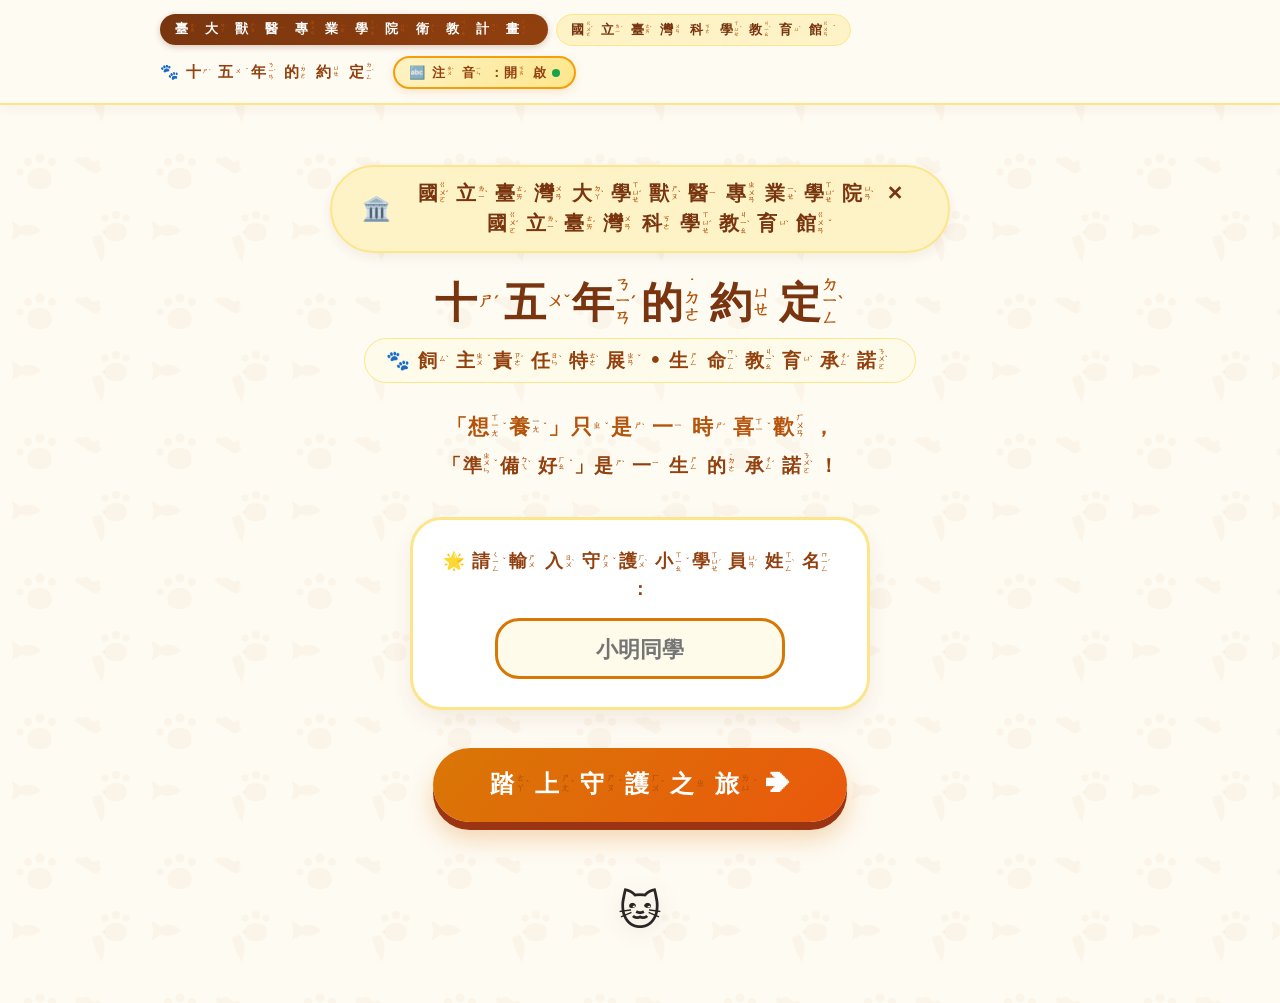
==== commit a6b0eca9: "Add files via upload" ====
--- a/index.html
+++ b/index.html
@@ -1117,165 +1117,260 @@
 
     /* 手機端 RWD 深度相容優化 (Mobile First-Class) */
     @media (max-width: 640px) {
+      .museum-header {
+        padding: 0.5rem 0.75rem;
+      }
+      .header-content {
+        gap: 0.35rem;
+      }
+      .brand-cluster {
+        gap: 0.35rem;
+      }
+      .badge-ntuvet, .badge-museum {
+        font-size: 0.68rem;
+        padding: 0.2rem 0.5rem;
+      }
+      .btn-zhuyin-toggle {
+        padding: 0.28rem 0.6rem;
+        font-size: 0.78rem;
+      }
       .main-container {
-        padding: 1rem 0.85rem 3.5rem 0.85rem;
+        padding: 0.65rem 0.75rem 2.5rem 0.75rem;
+      }
+      .hero-box {
+        padding: 1.5rem 1rem;
+      }
+      .hero-crest {
+        font-size: 2.8rem;
+        margin-bottom: 0.35rem;
       }
       .hero-main-title {
-        font-size: 1.75rem;
+        font-size: 1.65rem;
+        letter-spacing: -0.01em;
+      }
+      .hero-tagline-capsule {
+        font-size: 0.85rem;
+        padding: 0.25rem 0.75rem;
       }
       .hero-fade-quote {
-        font-size: 1.1rem;
+        font-size: 1.05rem;
+        margin: 1rem auto 1.5rem auto;
       }
       .btn-hero-journey {
-        font-size: 1.25rem;
-        padding: 1rem 2rem;
+        font-size: 1.18rem;
+        padding: 0.85rem 1.5rem;
         width: 100%;
-        min-height: 64px;
+        min-height: 56px;
       }
       .game-navbar {
-        padding: 0.5rem 0.75rem;
+        padding: 0.45rem 0.65rem;
         gap: 0.35rem;
-        margin-bottom: 0.85rem;
+        margin-bottom: 0.75rem;
+        border-radius: 14px;
       }
       .btn-back-home {
-        padding: 0.4rem 0.65rem;
-        font-size: 0.92rem;
+        padding: 0.35rem 0.55rem;
+        font-size: 0.85rem;
         white-space: nowrap;
       }
       .pet-status-pill {
-        font-size: 0.98rem;
+        font-size: 0.88rem;
+        padding: 0.3rem 0.6rem;
         gap: 0.25rem;
         white-space: nowrap;
       }
       .hearts-container {
-        padding: 0.25rem 0.55rem;
-        gap: 0.25rem;
+        padding: 0.2rem 0.5rem;
+        gap: 0.2rem;
       }
       .heart-item {
-        font-size: 1.35rem;
+        font-size: 1.18rem;
       }
       .pets-grid {
         grid-template-columns: 1fr;
-        gap: 1rem;
+        gap: 0.85rem;
       }
       .pet-card {
-        padding: 1.25rem 1rem;
-        min-height: 210px;
+        padding: 1rem 1rem;
+        min-height: 170px;
       }
       .card-scene, .flipper {
-        min-height: 440px;
+        min-height: 380px;
       }
       .card-face {
-        padding: 1.15rem 0.95rem 1.05rem;
-        min-height: 440px;
+        padding: 1.1rem 0.9rem;
+        min-height: 380px;
+        display: flex;
+        flex-direction: column;
+        justify-content: space-between;
       }
       .card-front {
-        justify-content: space-evenly;
+        justify-content: space-between;
       }
       .question-progress-tag {
-        font-size: 0.96rem;
-        padding: 0.28rem 0.9rem;
+        font-size: 0.88rem;
+        padding: 0.25rem 0.75rem;
       }
       .question-emoji {
-        font-size: 3.2rem;
-        margin-bottom: 0.25rem;
+        font-size: 2.8rem;
+        margin: 0.15rem 0 0.25rem 0;
       }
       .question-text {
-        font-size: 1.52rem;
-        font-weight: 950;
-        margin-bottom: 0.35rem;
-        line-height: 1.38;
+        font-size: 1.35rem;
+        font-weight: 900;
+        margin-bottom: 0.5rem;
+        line-height: 1.6;
       }
       .question-text.is-long {
-        font-size: 1.35rem;
-        line-height: 1.36;
-        margin-bottom: 0.35rem;
+        font-size: 1.22rem;
+        line-height: 1.55;
+        margin-bottom: 0.4rem;
       }
       .ox-container, .pic-choice-container {
-        gap: 0.85rem;
+        gap: 0.65rem;
+        margin-top: auto;
       }
       .btn-ox {
-        min-height: 115px;
-        font-size: 1.3rem;
-        padding: 0.85rem 0.5rem;
-        gap: 0.35rem;
-        border-radius: 18px;
+        min-height: 100px;
+        padding: 0.75rem 0.45rem;
+        gap: 0.25rem;
+        border-radius: 16px;
       }
       .btn-ox-text {
-        font-size: clamp(0.95rem, 3.4vw, 1.2rem);
-        font-weight: 950;
-        white-space: nowrap;
+        font-size: clamp(0.88rem, 2.9vw, 1.05rem);
+        font-weight: 900;
+        white-space: normal;
+        word-break: break-word;
+        text-align: center;
+        line-height: 1.3;
       }
       .ox-icon {
-        font-size: 3.0rem;
+        font-size: 2.4rem;
       }
       .btn-pic-card {
-        padding: 0.95rem 0.65rem;
-        min-height: 122px;
-        border-radius: 18px;
+        padding: 0.75rem 0.5rem;
+        min-height: 108px;
+        border-radius: 16px;
+        gap: 0.25rem;
       }
       .pic-emoji {
-        font-size: 2.8rem;
-        margin-bottom: 0.3rem;
+        font-size: 2.4rem;
+        margin-bottom: 0.2rem;
       }
       .pic-label {
-        font-size: 1.18rem;
-        font-weight: 950;
+        font-size: clamp(0.85rem, 2.9vw, 1.02rem);
+        font-weight: 900;
         line-height: 1.35;
         color: #451a03;
+        white-space: normal;
+        word-break: break-word;
+        text-align: center;
       }
       .card-back {
-        padding: 1.15rem 0.95rem 1.05rem;
+        padding: 1.1rem 0.9rem;
         justify-content: space-between;
       }
       .result-announcement {
-        font-size: 1.72rem;
-        font-weight: 950;
-        margin-bottom: 0.65rem;
+        font-size: 1.45rem;
+        font-weight: 900;
+        margin-bottom: 0.45rem;
       }
       .vet-golden-box {
-        padding: 1.15rem 0.95rem;
-        margin-bottom: 1.05rem;
-        border-radius: 18px;
+        padding: 0.95rem 0.85rem;
+        margin-bottom: 0.75rem;
+        border-radius: 16px;
       }
       .vet-badge-title {
+        font-size: 1.05rem;
+        font-weight: 900;
+        margin-bottom: 0.35rem;
+      }
+      .vet-golden-text {
+        font-size: clamp(0.98rem, 3.2vw, 1.15rem);
+        font-weight: 800;
+        line-height: 1.7;
+      }
+      .btn-next-question {
+        min-height: 52px;
         font-size: 1.18rem;
-        font-weight: 950;
-        margin-bottom: 0.55rem;
-      }
-      .vet-golden-text {
-        font-size: 1.28rem;
         font-weight: 900;
-        line-height: 1.55;
-      }
-      .btn-next-question {
-        min-height: 58px;
-        font-size: 1.28rem;
-        font-weight: 950;
-        padding: 0.85rem 1.2rem;
-        border-radius: 18px;
+        padding: 0.75rem 1rem;
+        border-radius: 16px;
       }
       .cert-box, .fatal-box {
-        padding: 1.75rem 1.1rem;
+        padding: 1.35rem 0.9rem;
       }
       .cert-heading, .fatal-heading {
-        font-size: 1.55rem;
+        font-size: 1.35rem;
       }
       .grade-letter, .fatal-grade-letter {
-        font-size: 4rem;
+        font-size: 3.2rem;
+      }
+      .cert-btn-group {
+        flex-direction: column;
+        gap: 0.5rem;
+      }
+      .btn-cert, .btn-fatal-retry {
+        width: 100%;
+        min-height: 48px;
+        font-size: 1.05rem;
+        padding: 0.75rem 1rem;
+      }
+      .easter-safe-zone {
+        margin-top: 0.85rem;
+        padding: 0.25rem 0;
       }
       .easter-pet {
-        font-size: 2rem;
-      }
-      .ep-pos-ml { left: 4px; top: 12%; }
-      .ep-pos-mr { right: 4px; top: 18%; }
-      .ep-pos-br2 { right: 6px; bottom: 6px; }
-      .ep-pos-tl2 { left: 6px; top: 8px; }
-      .ep-pos-tr2 { right: 6px; top: 8px; }
+        font-size: 1.8rem;
+      }
+      .cert-meta-info {
+        padding: 0.6rem 0.75rem;
+        font-size: 0.82rem;
+        margin-bottom: 1rem;
+      }
+      .cert-meta-row {
+        flex-direction: column;
+        align-items: flex-start;
+        gap: 0.25rem;
+      }
     }
 
     #certCanvas {
       display: none;
+    }
+
+    /* 結業證書核發認證資訊區塊 */
+    .cert-meta-info {
+      background-color: #f8fafc;
+      border: 1.5px dashed #cbd5e1;
+      border-radius: 12px;
+      padding: 0.75rem 1rem;
+      margin-bottom: 1.25rem;
+      font-size: 0.88rem;
+      color: #64748b;
+      display: flex;
+      flex-direction: column;
+      gap: 0.35rem;
+      text-align: left;
+    }
+    .cert-meta-row {
+      display: flex;
+      justify-content: space-between;
+      align-items: center;
+      flex-wrap: wrap;
+      gap: 0.5rem;
+    }
+    .cert-meta-row strong {
+      color: var(--color-primary);
+      font-weight: 800;
+    }
+    .cert-meta-issuer {
+      font-size: 0.8rem;
+      color: #94a3b8;
+      text-align: center;
+      border-top: 1px solid #e2e8f0;
+      padding-top: 0.35rem;
+      margin-top: 0.2rem;
     }
 
     /* ==========================================================================
@@ -1285,8 +1380,8 @@
       display: inline-flex;
       align-items: center;
       vertical-align: baseline;
-      margin: 0 1px;
-      line-height: 1;
+      margin: 0 1.2px;
+      line-height: 1.8;
     }
     .zy-c {
       font-size: 1em;
@@ -1338,9 +1433,26 @@
       line-height: 0.8;
     }
 
-    /* 關閉注音模式：一鍵瞬間切換 */
+    /* 關閉注音模式：100% 回歸原生行內文字流，消除硬性 inline-flex 與人工空隙 */
+    body.zhuyin-off .zy-w {
+      display: inline !important;
+      margin: 0 !important;
+      line-height: inherit !important;
+    }
     body.zhuyin-off .zy-r {
       display: none !important;
+    }
+
+    /* 榮譽結業證書與警告頁：永久保持官方莊嚴正式排版，不顯示注音 */
+    #screen-cert .zy-r,
+    #screen-fatal .zy-r {
+      display: none !important;
+    }
+    #screen-cert .zy-w,
+    #screen-fatal .zy-w {
+      display: inline !important;
+      margin: 0 !important;
+      line-height: inherit !important;
     }
 
     /* 頂部導航列工具區 */
@@ -1590,6 +1702,17 @@
           </p>
         </div>
 
+        <!-- 認證核發官方動態戳印資訊 -->
+        <div class="cert-meta-info">
+          <div class="cert-meta-row">
+            <span>📅 核發日期：<strong id="ui-cert-date">載入中...</strong></span>
+            <span>🔖 證書字號：<strong id="ui-cert-sn">NTSEC-VET</strong></span>
+          </div>
+          <div class="cert-meta-issuer">
+            🏛️ 國立臺灣大學獸醫學系 ✕ 國立臺灣科學教育館 聯合認證核發
+          </div>
+        </div>
+
         <div class="cert-btn-group">
           <button class="btn-cert btn-cert-download" onclick="downloadCertificateImage()">
             📥 下載證書圖片 (PNG)
@@ -1652,6 +1775,11 @@
   <canvas id="certCanvas" width="1000" height="700"></canvas>
 
   <script>
+    // 徹底防禦與封鎖任何列印彈窗（確保即使瀏覽器快取或殘留指令也不會跳印表機）
+    try {
+      window.print = function() { console.log('列印功能已停用'); };
+      Object.defineProperty(window, 'print', { value: function() {}, writable: false, configurable: true });
+    } catch(e) {}
 const ZHUYIN_DICT = {"丸": "ㄨㄢˊ", "乾": "ㄍㄢ", "乙": "ㄧˇ", "之": "ㄓ", "世": "ㄕˋ", "三": "ㄙㄢ", "上": "ㄕㄤˋ", "不": "ㄅㄨˋ", "下": "ㄒㄧㄚˋ", "一": "ㄧ", "事": "ㄕˋ", "亂": "ㄌㄨㄢˋ", "並": "ㄅㄧㄥˋ", "予": "ㄩˊ", "丟": "ㄉㄧㄡ", "久": "ㄐㄧㄡˇ", "串": "ㄔㄨㄢˋ", "了": "ㄌㄜ˙", "乳": "ㄖㄨˇ", "也": "ㄧㄝˇ", "主": "ㄓㄨˇ", "亮": "ㄌㄧㄤˋ", "什": "ㄕˊ", "人": "ㄖㄣˊ", "以": "ㄧˇ", "代": "ㄉㄞˋ", "仍": "ㄖㄥˊ", "且": "ㄑㄧㄝˇ", "五": "ㄨˇ", "互": "ㄏㄨˋ", "中": "ㄓㄨㄥ", "乏": "ㄈㄚˊ", "位": "ㄨㄟˋ", "亡": "ㄨㄤˊ", "份": "ㄈㄣˋ", "任": "ㄖㄣˋ", "但": "ㄉㄢˋ", "住": "ㄓㄨˋ", "何": "ㄏㄜˊ", "作": "ㄗㄨㄛˋ", "交": "ㄐㄧㄠ", "休": "ㄒㄧㄡ", "來": "ㄌㄞˊ", "低": "ㄉㄧ", "伴": "ㄅㄢˋ", "侵": "ㄑㄧㄣ", "估": "ㄍㄨ", "保": "ㄅㄠˇ", "例": "ㄌㄧˋ", "係": "ㄒㄧˋ", "你": "ㄋㄧˇ", "個": "ㄍㄜˋ", "倉": "ㄘㄤ", "使": "ㄕˇ", "他": "ㄊㄚ", "信": "ㄒㄧㄣˋ", "依": "ㄧ", "修": "ㄒㄧㄡ", "候": "ㄏㄡˋ", "倒": "ㄉㄠˇ", "供": "ㄍㄨㄥ", "倫": "ㄌㄨㄣˊ", "值": "ㄓˊ", "便": "ㄅㄧㄢˋ", "們": "ㄇㄣ˙", "做": "ㄗㄨㄛˋ", "偶": "ㄡˇ", "健": "ㄐㄧㄢˋ", "側": "ㄘㄜˋ", "備": "ㄅㄟˋ", "偷": "ㄊㄡ", "停": "ㄊㄧㄥˊ", "傳": "ㄔㄨㄢˊ", "充": "ㄔㄨㄥ", "先": "ㄒㄧㄢ", "傷": "ㄕㄤ", "像": "ㄒㄧㄤˋ", "克": "ㄎㄜˋ", "儲": "ㄔㄨˊ", "免": "ㄇㄧㄢˇ", "優": "ㄧㄡ", "入": "ㄖㄨˋ", "偽": "ㄨㄟˋ", "全": "ㄑㄩㄢˊ", "僅": "ㄐㄧㄣˇ", "再": "ㄗㄞˋ", "凸": "ㄊㄨˊ", "冒": "ㄇㄠˋ", "出": "ㄔㄨ", "元": "ㄩㄢˊ", "凹": "ㄠ", "冰": "ㄅㄧㄥ", "內": "ㄋㄟˋ", "列": "ㄌㄧㄝˋ", "共": "ㄍㄨㄥˋ", "兩": "ㄌㄧㄤˇ", "分": "ㄈㄣ", "冬": "ㄉㄨㄥ", "兔": "ㄊㄨˋ", "具": "ㄐㄩˋ", "價": "ㄐㄧㄚˋ", "冷": "ㄌㄥˇ", "利": "ㄌㄧˋ", "典": "ㄉㄧㄢˇ", "刀": "ㄉㄠ", "切": "ㄑㄧㄝˋ", "別": "ㄅㄧㄝˊ", "公": "ㄍㄨㄥ", "刺": "ㄘˋ", "光": "ㄍㄨㄤ", "制": "ㄓˋ", "剔": "ㄊㄧ", "剃": "ㄊㄧˋ", "刷": "ㄕㄨㄚ", "其": "ㄑㄧˊ", "前": "ㄑㄧㄢˊ", "劇": "ㄐㄩˋ", "剛": "ㄍㄤ", "則": "ㄗㄜˊ", "割": "ㄍㄜ", "創": "ㄔㄨㄤˋ", "刻": "ㄎㄜˋ", "到": "ㄉㄠˋ", "剩": "ㄕㄥˋ", "功": "ㄍㄨㄥ", "助": "ㄓㄨˋ", "剪": "ㄐㄧㄢˇ", "力": "ㄌㄧˋ", "加": "ㄐㄧㄚ", "勾": "ㄍㄡ", "半": "ㄅㄢˋ", "勤": "ㄑㄧㄣˊ", "勿": "ㄨˋ", "包": "ㄅㄠ", "區": "ㄑㄩ", "務": "ㄨˋ", "化": "ㄏㄨㄚˋ", "卡": "ㄎㄚˇ", "協": "ㄒㄧㄝˊ", "危": "ㄨㄟˊ", "千": "ㄑㄧㄢ", "參": "ㄘㄢ", "卻": "ㄑㄩㄝˋ", "友": "ㄧㄡˇ", "厚": "ㄏㄡˋ", "原": "ㄩㄢˊ", "動": "ㄉㄨㄥˋ", "劑": "ㄐㄧˋ", "勝": "ㄕㄥˋ", "即": "ㄐㄧˊ", "又": "ㄧㄡˋ", "及": "ㄐㄧˊ", "反": "ㄈㄢˇ", "取": "ㄑㄩˇ", "叫": "ㄐㄧㄠˋ", "叢": "ㄘㄨㄥˊ", "印": "ㄧㄣˋ", "受": "ㄕㄡˋ", "吃": "ㄔ", "口": "ㄎㄡˇ", "叮": "ㄉㄧㄥ", "十": "ㄕˊ", "吐": "ㄊㄨˇ", "去": "ㄑㄩˋ", "名": "ㄇㄧㄥˊ", "合": "ㄏㄜˊ", "吠": "ㄈㄟˋ", "卵": "ㄌㄨㄢˇ", "台": "ㄊㄞ", "吞": "ㄊㄨㄣ", "吊": "ㄉㄧㄠˋ", "否": "ㄈㄡˇ", "可": "ㄎㄜˇ", "另": "ㄌㄧㄥˋ", "吵": "ㄔㄠˇ", "只": "ㄓˇ", "吸": "ㄒㄧ", "向": "ㄒㄧㄤˋ", "命": "ㄇㄧㄥˋ", "含": "ㄏㄢˊ", "吻": "ㄨㄣˇ", "呈": "ㄔㄥˊ", "和": "ㄏㄜˊ", "呀": "ㄧㄚ", "周": "ㄓㄡ", "咖": "ㄎㄚ", "呼": "ㄏㄨ", "哎": "ㄞ", "哈": "ㄏㄚ", "品": "ㄆㄧㄣˇ", "告": "ㄍㄠˋ", "同": "ㄊㄨㄥˊ", "咬": "ㄧㄠˇ", "哀": "ㄞ", "哺": "ㄅㄨˇ", "咪": "ㄇㄧ", "唇": "ㄓㄣ", "哪": "ㄋㄚˇ", "員": "ㄩㄢˊ", "句": "ㄐㄩˋ", "啃": "ㄎㄣˇ", "商": "ㄕㄤ", "問": "ㄨㄣˋ", "喜": "ㄒㄧˇ", "喝": "ㄏㄜ", "善": "ㄕㄢˋ", "喔": "ㄨㄛˋ", "味": "ㄨㄟˋ", "嘔": "ㄡˇ", "單": "ㄉㄢ", "噗": "ㄆㄨ", "嚴": "ㄧㄢˊ", "嗎": "ㄇㄚ˙", "四": "ㄙˋ", "嚀": "ㄋㄧㄥˊ", "喵": "ㄇㄧㄠ", "器": "ㄑㄧˋ", "嗅": "ㄒㄧㄡˋ", "固": "ㄍㄨˋ", "困": "ㄎㄨㄣˋ", "因": "ㄧㄣ", "園": "ㄩㄢˊ", "哭": "ㄎㄨ", "嚇": "ㄏㄜˋ", "噴": "ㄆㄣ", "嘴": "ㄗㄨㄟˇ", "在": "ㄗㄞˋ", "圖": "ㄊㄨˊ", "地": "ㄉㄧˋ", "垢": "ㄍㄡˋ", "圾": "ㄐㄧˊ", "堆": "ㄉㄨㄟ", "囊": "ㄋㄤˊ", "垃": "ㄌㄜˋ", "均": "ㄐㄩㄣ", "域": "ㄩˋ", "墜": "ㄓㄨㄟˋ", "垂": "ㄔㄨㄟˊ", "基": "ㄐㄧ", "塊": "ㄎㄨㄞˋ", "型": "ㄒㄧㄥˊ", "壽": "ㄕㄡˋ", "國": "ㄍㄨㄛˊ", "增": "ㄗㄥ", "壓": "ㄧㄚ", "回": "ㄏㄨㄟˊ", "壞": "ㄏㄨㄞˋ", "塵": "ㄔㄣˊ", "壁": "ㄅㄧˋ", "圓": "ㄩㄢˊ", "士": "ㄕˋ", "塞": "ㄙㄜˋ", "夏": "ㄒㄧㄚˋ", "夜": "ㄧㄝˋ", "外": "ㄨㄞˋ", "境": "ㄐㄧㄥˋ", "堵": "ㄉㄨˇ", "天": "ㄊㄧㄢ", "多": "ㄉㄨㄛ", "夠": "ㄍㄡˋ", "墊": "ㄉㄧㄢˋ", "失": "ㄕ", "大": "ㄉㄚˋ", "姿": "ㄗ", "夥": "ㄏㄨㄛˇ", "奇": "ㄑㄧˊ", "夾": "ㄐㄧㄚˊ", "場": "ㄔㄤˊ", "奔": "ㄅㄣ", "太": "ㄊㄞˋ", "孔": "ㄎㄨㄥˇ", "威": "ㄨㄟ", "如": "ㄖㄨˊ", "姓": "ㄒㄧㄥˋ", "好": "ㄏㄠˇ", "奶": "ㄋㄞˇ", "夭": "ㄧㄠ", "媚": "ㄇㄟˋ", "奮": "ㄈㄣˋ", "子": "ㄗˇ", "孕": "ㄩㄣˋ", "字": "ㄗˋ", "孩": "ㄏㄞˊ", "孳": "ㄗ", "孢": "ㄅㄠ", "學": "ㄒㄩㄝˊ", "室": "ㄕˋ", "守": "ㄕㄡˇ", "存": "ㄘㄨㄣˊ", "容": "ㄖㄨㄥˊ", "媽": "ㄇㄚ", "完": "ㄨㄢˊ", "宮": "ㄍㄨㄥ", "安": "ㄢ", "寂": "ㄐㄧˊ", "寵": "ㄔㄨㄥˇ", "富": "ㄈㄨˋ", "害": "ㄏㄞˋ", "實": "ㄕˊ", "寞": "ㄇㄛˋ", "家": "ㄐㄧㄚ", "寄": "ㄐㄧˋ", "密": "ㄇㄧˋ", "封": "ㄈㄥ", "季": "ㄐㄧˋ", "專": "ㄓㄨㄢ", "寶": "ㄅㄠˇ", "尊": "ㄗㄨㄣ", "對": "ㄉㄨㄟˋ", "導": "ㄉㄠˇ", "就": "ㄐㄧㄡˋ", "定": "ㄉㄧㄥˋ", "尾": "ㄨㄟˇ", "少": "ㄕㄠˇ", "小": "ㄒㄧㄠˇ", "層": "ㄘㄥˊ", "屎": "ㄕˇ", "尖": "ㄐㄧㄢ", "己": "ㄐㄧˇ", "尿": "ㄋㄧㄠˋ", "居": "ㄐㄩ", "島": "ㄉㄠˇ", "崇": "ㄔㄨㄥˊ", "巨": "ㄐㄩˋ", "屑": "ㄒㄧㄝˋ", "巢": "ㄔㄠˊ", "展": "ㄓㄢˇ", "巧": "ㄑㄧㄠˇ", "工": "ㄍㄨㄥ", "屁": "ㄆㄧˋ", "將": "ㄐㄧㄤ", "幅": "ㄈㄨˊ", "差": "ㄔㄚ", "尋": "ㄒㄩㄣˊ", "射": "ㄕㄜˋ", "幣": "ㄅㄧˋ", "帶": "ㄉㄞˋ", "幕": "ㄇㄨˋ", "布": "ㄅㄨˋ", "床": "ㄔㄨㄤˊ", "幫": "ㄅㄤ", "屬": "ㄕㄨˇ", "希": "ㄒㄧ", "師": "ㄕ", "度": "ㄉㄨˋ", "年": "ㄋㄧㄢˊ", "幸": "ㄒㄧㄥˋ", "康": "ㄎㄤ", "巴": "ㄅㄚ", "幾": "ㄐㄧˇ", "廂": "ㄒㄧㄤ", "庫": "ㄎㄨˋ", "廝": "ㄙ", "廢": "ㄈㄟˋ", "常": "ㄔㄤˊ", "建": "ㄐㄧㄢˋ", "巾": "ㄐㄧㄣ", "強": "ㄑㄧㄤˊ", "弱": "ㄖㄨㄛˋ", "彎": "ㄨㄢ", "延": "ㄧㄢˊ", "張": "ㄓㄤ", "式": "ㄕˋ", "彩": "ㄘㄞˇ", "徑": "ㄐㄧㄥˋ", "引": "ㄧㄣˇ", "形": "ㄒㄧㄥˊ", "影": "ㄧㄥˇ", "從": "ㄘㄨㄥˊ", "徵": "ㄓㄥ", "律": "ㄌㄩˋ", "很": "ㄏㄣˇ", "得": "ㄉㄜˊ", "徹": "ㄔㄜˋ", "待": "ㄉㄞˋ", "平": "ㄆㄧㄥˊ", "後": "ㄏㄡˋ", "幼": "ㄧㄡˋ", "徽": "ㄏㄨㄟ", "忍": "ㄖㄣˇ", "怎": "ㄗㄣˇ", "忽": "ㄏㄨ", "快": "ㄎㄨㄞˋ", "微": "ㄨㄟˊ", "心": "ㄒㄧㄣ", "思": "ㄙ", "德": "ㄉㄜˊ", "急": "ㄐㄧˊ", "恐": "ㄎㄨㄥˇ", "惡": "ㄜˋ", "性": "ㄒㄧㄥˋ", "情": "ㄑㄧㄥˊ", "意": "ㄧˋ", "態": "ㄊㄞˋ", "必": "ㄅㄧˋ", "悶": "ㄇㄣˋ", "愛": "ㄞˋ", "感": "ㄍㄢˇ", "息": "ㄒㄧˊ", "慢": "ㄇㄢˋ", "想": "ㄒㄧㄤˇ", "慘": "ㄘㄢˇ", "慣": "ㄍㄨㄢˋ", "底": "ㄉㄧˇ", "應": "ㄧㄥ", "慮": "ㄌㄩˋ", "念": "ㄋㄧㄢˋ", "懸": "ㄒㄩㄢˊ", "懼": "ㄐㄩˋ", "或": "ㄏㄨㄛˋ", "成": "ㄔㄥˊ", "我": "ㄨㄛˇ", "戶": "ㄏㄨˋ", "截": "ㄐㄧㄝˊ", "戳": "ㄔㄨㄛ", "手": "ㄕㄡˇ", "扭": "ㄋㄧㄡˇ", "才": "ㄘㄞˊ", "所": "ㄙㄨㄛˇ", "扣": "ㄎㄡˋ", "扁": "ㄅㄧㄢˇ", "憋": "ㄅㄧㄝ", "怕": "ㄆㄚˋ", "扎": "ㄓㄚ", "扯": "ㄔㄜˇ", "承": "ㄔㄥˊ", "打": "ㄉㄚˇ", "托": "ㄊㄨㄛ", "把": "ㄅㄚˇ", "抖": "ㄉㄡˇ", "憂": "ㄧㄡ", "房": "ㄈㄤˊ", "投": "ㄊㄡˊ", "拍": "ㄆㄞ", "折": "ㄓㄜˊ", "抓": "ㄓㄨㄚ", "抗": "ㄎㄤˋ", "抽": "ㄔㄡ", "指": "ㄓˇ", "抱": "ㄅㄠˋ", "拉": "ㄌㄚ", "挑": "ㄊㄧㄠ", "拿": "ㄋㄚˊ", "抹": "ㄇㄛˇ", "拖": "ㄊㄨㄛ", "掘": "ㄐㄩㄝˊ", "排": "ㄆㄞˊ", "持": "ㄔˊ", "挖": "ㄨㄚ", "找": "ㄓㄠˇ", "掠": "ㄌㄩㄝˋ", "採": "ㄘㄞˇ", "控": "ㄎㄨㄥˋ", "掙": "ㄓㄥ", "提": "ㄊㄧˊ", "接": "ㄐㄧㄝ", "援": "ㄩㄢˊ", "插": "ㄔㄚ", "搶": "ㄑㄧㄤˇ", "推": "ㄊㄨㄟ", "搬": "ㄅㄢ", "掩": "ㄧㄢˇ", "摸": "ㄇㄛ", "拭": "ㄕˋ", "損": "ㄙㄨㄣˇ", "播": "ㄅㄛˋ", "摔": "ㄕㄨㄞ", "掉": "ㄉㄧㄠˋ", "擋": "ㄉㄤˇ", "撿": "ㄐㄧㄢˇ", "摩": "ㄇㄛˊ", "換": "ㄏㄨㄢˋ", "搐": "ㄔㄨˋ", "擇": "ㄗㄜˊ", "擔": "ㄉㄢ", "擠": "ㄐㄧˇ", "撕": "ㄙ", "拔": "ㄅㄚˊ", "擎": "ㄑㄧㄥˊ", "撫": "ㄈㄨˇ", "擬": "ㄋㄧˇ", "按": "ㄢˋ", "擴": "ㄎㄨㄛˋ", "攝": "ㄕㄜˋ", "收": "ㄕㄡ", "敵": "ㄉㄧˊ", "支": "ㄓ", "效": "ㄒㄧㄠˋ", "教": "ㄐㄧㄠˋ", "斂": "ㄌㄧㄢˋ", "擦": "ㄘㄚ", "散": "ㄙㄢˋ", "整": "ㄓㄥˇ", "救": "ㄐㄧㄡˋ", "放": "ㄈㄤˋ", "方": "ㄈㄤ", "敲": "ㄑㄧㄠ", "敏": "ㄇㄧㄣˇ", "料": "ㄌㄧㄠˋ", "斯": "ㄙ", "敗": "ㄅㄞˋ", "文": "ㄨㄣˊ", "數": "ㄕㄨˋ", "斷": "ㄉㄨㄢˋ", "斑": "ㄅㄢ", "施": "ㄕ", "撞": "ㄓㄨㄤˋ", "旋": "ㄒㄩㄢˊ", "早": "ㄗㄠˇ", "於": "ㄩˊ", "新": "ㄒㄧㄣ", "景": "ㄐㄧㄥˇ", "暑": "ㄕㄨˇ", "易": "ㄧˋ", "旅": "ㄌㄩˇ", "日": "ㄖˋ", "暖": "ㄋㄨㄢˇ", "普": "ㄆㄨˇ", "最": "ㄗㄨㄟˋ", "晶": "ㄐㄧㄥ", "暗": "ㄢˋ", "是": "ㄕˋ", "明": "ㄇㄧㄥˊ", "昏": "ㄏㄨㄣ", "暴": "ㄅㄠˋ", "暫": "ㄓㄢˋ", "改": "ㄍㄞˇ", "更": "ㄍㄥ", "曲": "ㄑㄩ", "書": "ㄕㄨ", "會": "ㄏㄨㄟˋ", "月": "ㄩㄝˋ", "期": "ㄑㄧˊ", "木": "ㄇㄨˋ", "朋": "ㄆㄥˊ", "束": "ㄕㄨˋ", "朝": "ㄓㄠ", "板": "ㄅㄢˇ", "本": "ㄅㄣˇ", "核": "ㄏㄜˊ", "杜": "ㄉㄨˋ", "東": "ㄉㄨㄥ", "松": "ㄙㄨㄥ", "架": "ㄐㄧㄚˋ", "朵": "ㄉㄨㄛˇ", "果": "ㄍㄨㄛˇ", "柔": "ㄖㄡˊ", "時": "ㄕˊ", "框": "ㄎㄨㄤ", "株": "ㄓㄨ", "條": "ㄊㄧㄠˊ", "桶": "ㄊㄨㄥˇ", "棉": "ㄇㄧㄢˊ", "桿": "ㄍㄢˇ", "根": "ㄍㄣ", "棒": "ㄅㄤˋ", "查": "ㄔㄚˊ", "梳": "ㄕㄨ", "椎": "ㄓㄨㄟ", "棕": "ㄗㄨㄥ", "析": "ㄒㄧ", "未": "ㄨㄟˋ", "格": "ㄍㄜˊ", "業": "ㄧㄝˋ", "梨": "ㄌㄧˊ", "棄": "ㄑㄧˋ", "樂": "ㄌㄜˋ", "有": "ㄧㄡˇ", "樓": "ㄌㄡˊ", "服": "ㄈㄨˊ", "樣": "ㄧㄤˋ", "標": "ㄅㄧㄠ", "構": "ㄍㄡˋ", "橙": "ㄔㄥˊ", "橘": "ㄐㄩˊ", "模": "ㄇㄛˊ", "橫": "ㄏㄥˊ", "權": "ㄑㄩㄢˊ", "樹": "ㄕㄨˋ", "次": "ㄘˋ", "歡": "ㄏㄨㄢ", "檢": "ㄐㄧㄢˇ", "染": "ㄖㄢˇ", "植": "ㄓˊ", "歲": "ㄙㄨㄟˋ", "死": "ㄙˇ", "殊": "ㄕㄨ", "榮": "ㄖㄨㄥˊ", "止": "ㄓˇ", "機": "ㄐㄧ", "歸": "ㄍㄨㄟ", "毛": "ㄇㄠˊ", "步": "ㄅㄨˋ", "每": "ㄇㄟˇ", "毒": "ㄉㄨˊ", "極": "ㄐㄧˊ", "殘": "ㄘㄢˊ", "氣": "ㄑㄧˋ", "殼": "ㄎㄜˊ", "比": "ㄅㄧˇ", "正": "ㄓㄥˋ", "歪": "ㄨㄞ", "氏": "ㄕˋ", "氧": "ㄧㄤˇ", "永": "ㄩㄥˇ", "水": "ㄕㄨㄟˇ", "氰": "ㄑㄧㄥ", "母": "ㄇㄨˇ", "沒": "ㄇㄛˋ", "殺": "ㄕㄚ", "汗": "ㄏㄢˋ", "沐": "ㄇㄨˋ", "沙": "ㄕㄚ", "法": "ㄈㄚˇ", "沸": "ㄈㄟˋ", "況": "ㄎㄨㄤˋ", "沖": "ㄔㄨㄥ", "注": "ㄓㄨˋ", "油": "ㄧㄡˊ", "洗": "ㄒㄧˇ", "派": "ㄆㄞˋ", "洞": "ㄉㄨㄥˋ", "流": "ㄌㄧㄡˊ", "治": "ㄓˋ", "海": "ㄏㄞˇ", "殖": "ㄓˊ", "求": "ㄑㄧㄡˊ", "涕": "ㄊㄧˋ", "浴": "ㄩˋ", "消": "ㄒㄧㄠ", "液": "ㄧㄝˋ", "泌": "ㄇㄧˋ", "渲": "ㄒㄩㄢˋ", "涼": "ㄌㄧㄤˊ", "泡": "ㄆㄠˋ", "減": "ㄐㄧㄢˇ", "混": "ㄏㄨㄣˋ", "淨": "ㄐㄧㄥˋ", "溢": "ㄧˋ", "渴": "ㄎㄜˇ", "源": "ㄩㄢˊ", "測": "ㄘㄜˋ", "汪": "ㄨㄤ", "清": "ㄑㄧㄥ", "淚": "ㄌㄟˋ", "滑": "ㄏㄨㄚˊ", "湊": "ㄘㄡˋ", "溶": "ㄖㄨㄥˊ", "滾": "ㄍㄨㄣˇ", "滯": "ㄓˋ", "活": "ㄏㄨㄛˊ", "溫": "ㄨㄣ", "洋": "ㄧㄤˊ", "滿": "ㄇㄢˇ", "炭": "ㄊㄢˋ", "潰": "ㄎㄨㄟˋ", "濕": "ㄕ", "漸": "ㄐㄧㄢˋ", "澡": "ㄗㄠˇ", "瀉": "ㄒㄧㄝˋ", "潤": "ㄖㄨㄣˋ", "潮": "ㄔㄠˊ", "濁": "ㄓㄨㄛˊ", "潔": "ㄐㄧㄝˊ", "炎": "ㄧㄢˊ", "灣": "ㄨㄢ", "濃": "ㄋㄨㄥˊ", "深": "ㄕㄣ", "準": "ㄓㄨㄣˇ", "炮": "ㄆㄠˊ", "滋": "ㄗ", "為": "ㄨㄟˊ", "烘": "ㄏㄨㄥ", "無": "ㄨˊ", "爪": "ㄓㄠˇ", "然": "ㄖㄢˊ", "焙": "ㄅㄟˋ", "牆": "ㄑㄧㄤˊ", "煮": "ㄓㄨˇ", "營": "ㄧㄥˊ", "烈": "ㄌㄧㄝˋ", "熟": "ㄕㄨˊ", "照": "ㄓㄠˋ", "爆": "ㄅㄠˋ", "牌": "ㄆㄞˊ", "烯": "ㄒㄧ", "爛": "ㄌㄢˋ", "焦": "ㄐㄧㄠ", "烴": "ㄊㄧㄥ", "激": "ㄐㄧ", "爾": "ㄦˇ", "片": "ㄆㄧㄢˋ", "熱": "ㄖㄜˋ", "煩": "ㄈㄢˊ", "率": "ㄕㄨㄞˋ", "燙": "ㄊㄤˋ", "珀": "ㄆㄛˋ", "燈": "ㄉㄥ", "犬": "ㄑㄩㄢˇ", "物": "ㄨˋ", "牧": "ㄇㄨˋ", "狗": "ㄍㄡˇ", "燒": "ㄕㄠ", "獨": "ㄉㄨˊ", "特": "ㄊㄜˋ", "牠": "ㄊㄚ", "狂": "ㄎㄨㄤˊ", "狀": "ㄓㄨㄤˋ", "牽": "ㄑㄧㄢ", "獸": "ㄕㄡˋ", "牛": "ㄋㄧㄡˊ", "珠": "ㄓㄨ", "玩": "ㄨㄢˋ", "牙": "ㄧㄚˊ", "理": "ㄌㄧˇ", "球": "ㄑㄧㄡˊ", "琥": "ㄏㄨˇ", "瓣": "ㄅㄢˋ", "甦": "ㄙㄨ", "瓜": "ㄍㄨㄚ", "珍": "ㄓㄣ", "環": "ㄏㄨㄢˊ", "甚": "ㄕㄣˋ", "用": "ㄩㄥˋ", "界": "ㄐㄧㄝˋ", "甲": "ㄐㄧㄚˇ", "由": "ㄧㄡˊ", "疥": "ㄐㄧㄝˋ", "異": "ㄧˋ", "畫": "ㄏㄨㄚˋ", "疫": "ㄧˋ", "產": "ㄔㄢˇ", "瓶": "ㄆㄧㄥˊ", "甩": "ㄕㄨㄞˇ", "生": "ㄕㄥ", "留": "ㄌㄧㄡˊ", "疼": "ㄊㄥˊ", "疏": "ㄕㄨ", "疹": "ㄓㄣˇ", "病": "ㄅㄧㄥˋ", "症": "ㄓㄥˋ", "瘓": "ㄏㄨㄢˋ", "登": "ㄉㄥ", "現": "ㄒㄧㄢˋ", "瘋": "ㄈㄥ", "瘤": "ㄌㄧㄡˊ", "癒": "ㄩˋ", "癌": "ㄧㄢˊ", "發": "ㄈㄚ", "癱": "ㄊㄢ", "盆": "ㄆㄣˊ", "痛": "ㄊㄨㄥˋ", "療": "ㄌㄧㄠˊ", "瘦": "ㄕㄡˋ", "目": "ㄇㄨˋ", "盤": "ㄆㄢˊ", "猝": "ㄘㄨˋ", "皆": "ㄐㄧㄝ", "百": "ㄅㄞˇ", "白": "ㄅㄞˊ", "當": "ㄉㄤ", "直": "ㄓˊ", "盲": "ㄇㄤˊ", "癢": "ㄧㄤˇ", "瘍": "ㄧㄤˊ", "省": "ㄕㄥˇ", "相": "ㄒㄧㄤ", "眼": "ㄧㄢˇ", "的": "ㄉㄜ˙", "看": "ㄎㄢˋ", "硫": "ㄌㄧㄡˊ", "眠": "ㄇㄧㄢˊ", "睡": "ㄕㄨㄟˋ", "睛": "ㄐㄧㄥ", "砂": "ㄕㄚ", "短": "ㄉㄨㄢˇ", "確": "ㄑㄩㄝˋ", "知": "ㄓ", "真": "ㄓㄣ", "磁": "ㄘˊ", "碰": "ㄆㄥˋ", "礎": "ㄔㄨˇ", "石": "ㄕˊ", "磺": "ㄏㄨㄤˊ", "磚": "ㄓㄨㄢ", "磨": "ㄇㄛˊ", "皮": "ㄆㄧˊ", "礙": "ㄞˋ", "禁": "ㄐㄧㄣˋ", "社": "ㄕㄜˋ", "種": "ㄓㄨㄥˇ", "示": "ㄑㄧˊ", "移": "ㄧˊ", "秘": "ㄇㄧˋ", "禽": "ㄑㄧㄣˊ", "禍": "ㄏㄨㄛˋ", "禦": "ㄩˋ", "碗": "ㄨㄢˇ", "積": "ㄐㄧ", "瞳": "ㄊㄨㄥˊ", "福": "ㄈㄨˊ", "科": "ㄎㄜ", "突": "ㄊㄨˊ", "窗": "ㄔㄨㄤ", "秀": "ㄒㄧㄡˋ", "窒": "ㄓˋ", "空": "ㄎㄨㄥ", "窩": "ㄨㄛ", "稱": "ㄔㄥ", "破": "ㄆㄛˋ", "硬": "ㄧㄥˋ", "穿": "ㄔㄨㄢ", "碎": "ㄙㄨㄟˋ", "神": "ㄕㄣˊ", "竭": "ㄐㄧㄝˊ", "節": "ㄐㄧㄝˊ", "築": "ㄓㄨˊ", "章": "ㄓㄤ", "精": "ㄐㄧㄥ", "箱": "ㄒㄧㄤ", "糖": "ㄊㄤˊ", "立": "ㄌㄧˋ", "端": "ㄉㄨㄢ", "籠": "ㄌㄨㄥˊ", "籽": "ㄗˇ", "算": "ㄙㄨㄢˋ", "糞": "ㄈㄣˋ", "糜": "ㄇㄧˊ", "第": "ㄉㄧˋ", "米": "ㄇㄧˇ", "糧": "ㄌㄧㄤˊ", "範": "ㄈㄢˋ", "答": "ㄉㄚˊ", "符": "ㄈㄨˊ", "筒": "ㄊㄨㄥˇ", "管": "ㄍㄨㄢˇ", "紅": "ㄏㄨㄥˊ", "級": "ㄐㄧˊ", "紮": "ㄓㄚ", "紙": "ㄓˇ", "絕": "ㄐㄩㄝˊ", "約": "ㄩㄝ", "絛": "ㄊㄠ", "紫": "ㄗˇ", "累": "ㄌㄟˇ", "紗": "ㄕㄚ", "等": "ㄉㄥˇ", "統": "ㄊㄨㄥˇ", "細": "ㄒㄧˋ", "綠": "ㄌㄩˋ", "終": "ㄓㄨㄥ", "經": "ㄐㄧㄥ", "素": "ㄙㄨˋ", "粉": "ㄈㄣˇ", "結": "ㄐㄧㄝˊ", "絲": "ㄙ", "維": "ㄨㄟˊ", "緒": "ㄒㄩˋ", "線": "ㄒㄧㄢˋ", "緊": "ㄐㄧㄣˇ", "網": "ㄨㄤˇ", "編": "ㄅㄧㄢ", "縫": "ㄈㄥˊ", "系": "ㄒㄧˋ", "繁": "ㄈㄢˊ", "納": "ㄋㄚˋ", "縱": "ㄗㄨㄥˋ", "緩": "ㄏㄨㄢˇ", "純": "ㄔㄨㄣˊ", "繫": "ㄒㄧˋ", "繞": "ㄖㄠˋ", "纖": "ㄒㄧㄢ", "給": "ㄍㄟˇ", "續": "ㄒㄩˋ", "縮": "ㄙㄨㄛ", "繃": "ㄅㄥ", "纏": "ㄔㄢˊ", "緣": "ㄩㄢˊ", "繼": "ㄐㄧˋ", "練": "ㄌㄧㄢˋ", "罰": "ㄈㄚˊ", "置": "ㄓˋ", "罵": "ㄇㄚˋ", "缺": "ㄑㄩㄝ", "緻": "ㄓˋ", "罐": "ㄍㄨㄢˋ", "繩": "ㄕㄥˊ", "考": "ㄎㄠˇ", "者": "ㄓㄜˇ", "翻": "ㄈㄢ", "美": "ㄇㄟˇ", "聲": "ㄕㄥ", "耍": "ㄕㄨㄚˇ", "而": "ㄦˊ", "老": "ㄌㄠˇ", "耐": "ㄋㄞˋ", "聞": "ㄨㄣˊ", "肉": "ㄖㄡˋ", "肥": "ㄈㄟˊ", "肪": "ㄈㄤˊ", "聽": "ㄊㄧㄥ", "肌": "ㄐㄧ", "肚": "ㄉㄨˋ", "聯": "ㄌㄧㄢˊ", "肝": "ㄍㄢ", "肛": "ㄍㄤ", "耳": "ㄦˇ", "習": "ㄒㄧˊ", "股": "ㄍㄨˇ", "育": "ㄩˋ", "胞": "ㄅㄠ", "肺": "ㄈㄟˋ", "胖": "ㄆㄤˋ", "胰": "ㄧˊ", "背": "ㄅㄟˋ", "群": "ㄑㄩㄣˊ", "胡": "ㄏㄨˊ", "胱": "ㄍㄨㄤ", "脈": "ㄇㄞˋ", "脊": "ㄐㄧˇ", "胃": "ㄨㄟˋ", "能": "ㄋㄥˊ", "耗": "ㄏㄠˋ", "脹": "ㄓㄤˋ", "胺": "ㄢ", "脆": "ㄘㄨㄟˋ", "腦": "ㄋㄠˇ", "腔": "ㄑㄧㄤ", "脂": "ㄓ", "腫": "ㄓㄨㄥˇ", "腎": "ㄕㄣˋ", "腰": "ㄧㄠ", "腥": "ㄒㄧㄥ", "腐": "ㄈㄨˇ", "脫": "ㄊㄨㄛ", "腸": "ㄔㄤˊ", "腹": "ㄈㄨˋ", "腿": "ㄊㄨㄟˇ", "腺": "ㄒㄧㄢˋ", "脅": "ㄒㄧㄝˊ", "腳": "ㄐㄧㄠˇ", "膚": "ㄈㄨ", "膜": "ㄇㄛˋ", "膠": "ㄐㄧㄠ", "膿": "ㄋㄨㄥˊ", "膩": "ㄋㄧˋ", "臉": "ㄌㄧㄢˇ", "膛": "ㄊㄤˊ", "臨": "ㄌㄧㄣˊ", "舀": "ㄧㄠˇ", "膽": "ㄉㄢˇ", "肢": "ㄓ", "自": "ㄗˋ", "舊": "ㄐㄧㄡˋ", "舒": "ㄕㄨ", "舔": "ㄊㄧㄢˇ", "臼": "ㄐㄧㄡˋ", "至": "ㄓˋ", "興": "ㄒㄧㄥ", "臺": "ㄊㄞˊ", "航": "ㄏㄤˊ", "臟": "ㄗㄤˋ", "色": "ㄙㄜˋ", "致": "ㄓˋ", "膀": "ㄅㄤˇ", "良": "ㄌㄧㄤˊ", "芳": "ㄈㄤ", "艾": "ㄞˋ", "花": "ㄏㄨㄚ", "苜": "ㄇㄨˋ", "苦": "ㄎㄨˇ", "舞": "ㄨˇ", "莊": "ㄓㄨㄤ", "茲": "ㄗ", "臭": "ㄔㄡˋ", "苗": "ㄇㄧㄠˊ", "苷": "ㄍㄢ", "茶": "ㄔㄚˊ", "菌": "ㄐㄩㄣˋ", "草": "ㄘㄠˇ", "若": "ㄖㄨㄛˋ", "萄": "ㄊㄠˊ", "與": "ㄩˇ", "莓": "ㄇㄟˊ", "菜": "ㄘㄞˋ", "荷": "ㄏㄜˊ", "般": "ㄅㄢ", "萬": "ㄨㄢˋ", "菲": "ㄈㄟˇ", "落": "ㄌㄨㄛˋ", "蒜": "ㄙㄨㄢˋ", "著": "ㄓㄜ˙", "葵": "ㄎㄨㄟˊ", "蒙": "ㄇㄥˊ", "葡": "ㄆㄨˊ", "葉": "ㄧㄝˋ", "蔽": "ㄅㄧˋ", "薄": "ㄅㄛˊ", "藏": "ㄘㄤˊ", "蓄": "ㄒㄩˋ", "蓬": "ㄆㄥˊ", "藥": "ㄧㄠˋ", "蓿": "ㄙㄨˋ", "蔔": "ㄅㄛˊ", "蘋": "ㄆㄧㄣˊ", "萎": "ㄨㄟ", "蓋": "ㄍㄞˋ", "英": "ㄧㄥ", "號": "ㄏㄠˋ", "虎": "ㄏㄨˇ", "蔥": "ㄘㄨㄥ", "蝕": "ㄕˊ", "蔬": "ㄕㄨ", "處": "ㄔㄨˇ", "蕉": "ㄐㄧㄠ", "蠕": "ㄖㄨㄢˇ", "蝨": "ㄕ", "蚤": "ㄗㄠˇ", "蚊": "ㄨㄣˊ", "衝": "ㄔㄨㄥ", "血": "ㄒㄧㄝˇ", "行": "ㄒㄧㄥˊ", "衡": "ㄏㄥˊ", "術": "ㄕㄨˋ", "蟲": "ㄔㄨㄥˊ", "萌": "ㄇㄥˊ", "衛": "ㄨㄟˋ", "被": "ㄅㄟˋ", "裡": "ㄌㄧˇ", "衰": "ㄕㄨㄞ", "褐": "ㄏㄜˊ", "裝": "ㄓㄨㄤ", "衣": "ㄧ", "蘿": "ㄌㄨㄛˊ", "補": "ㄅㄨˇ", "蛋": "ㄉㄢˋ", "表": "ㄅㄧㄠˇ", "西": "ㄒㄧ", "觀": "ㄍㄨㄢ", "規": "ㄍㄨㄟ", "覆": "ㄈㄨˋ", "見": "ㄐㄧㄢˋ", "裂": "ㄌㄧㄝˋ", "覺": "ㄐㄩㄝˊ", "視": "ㄕˋ", "角": "ㄐㄧㄠˇ", "訓": "ㄒㄩㄣˋ", "計": "ㄐㄧˋ", "設": "ㄕㄜˋ", "試": "ㄕˋ", "評": "ㄆㄧㄥˊ", "該": "ㄍㄞ", "言": "ㄧㄢˊ", "認": "ㄖㄣˋ", "記": "ㄐㄧˋ", "語": "ㄩˇ", "詢": "ㄒㄩㄣˊ", "訊": "ㄒㄩㄣˋ", "診": "ㄓㄣˇ", "誘": "ㄧㄡˋ", "論": "ㄌㄨㄣˋ", "要": "ㄧㄠˋ", "誤": "ㄨˋ", "解": "ㄐㄧㄝˇ", "議": "ㄧˋ", "複": "ㄈㄨˋ", "護": "ㄏㄨˋ", "警": "ㄐㄧㄥˇ", "謝": "ㄒㄧㄝˋ", "識": "ㄕˋ", "課": "ㄎㄜˋ", "證": "ㄓㄥˋ", "豐": "ㄈㄥ", "請": "ㄑㄧㄥˇ", "變": "ㄅㄧㄢˋ", "責": "ㄗㄜˊ", "貧": "ㄆㄧㄣˊ", "賣": "ㄇㄞˋ", "讀": "ㄉㄨˊ", "貴": "ㄍㄨㄟˋ", "豬": "ㄓㄨ", "貓": "ㄇㄠ", "負": "ㄈㄨˋ", "貼": "ㄊㄧㄝ", "趴": "ㄆㄚ", "趕": "ㄍㄢˇ", "諾": "ㄋㄨㄛˋ", "質": "ㄓˊ", "超": "ㄔㄠ", "趾": "ㄓˇ", "走": "ㄗㄡˇ", "踏": "ㄊㄚˋ", "足": "ㄗㄨˊ", "路": "ㄌㄨˋ", "踢": "ㄊㄧ", "跑": "ㄆㄠˇ", "跳": "ㄊㄧㄠˋ", "起": "ㄑㄧˇ", "譽": "ㄩˋ", "跺": "ㄉㄨㄛˋ", "身": "ㄕㄣ", "跟": "ㄍㄣ", "軀": "ㄑㄩ", "讓": "ㄖㄤˋ", "躁": "ㄗㄠˋ", "較": "ㄐㄧㄠˋ", "蹟": "ㄐㄧ", "躍": "ㄩㄝˋ", "躺": "ㄊㄤˇ", "迎": "ㄧㄥˊ", "輸": "ㄕㄨ", "輩": "ㄅㄟˋ", "迅": "ㄒㄩㄣˋ", "輔": "ㄈㄨˇ", "輪": "ㄌㄨㄣˊ", "軟": "ㄖㄨㄢˇ", "車": "ㄔㄜ", "辦": "ㄅㄢˋ", "轉": "ㄓㄨㄢˇ", "退": "ㄊㄨㄟˋ", "返": "ㄈㄢˇ", "近": "ㄐㄧㄣˋ", "迴": "ㄏㄨㄟˊ", "這": "ㄓㄜˋ", "逆": "ㄋㄧˋ", "送": "ㄙㄨㄥˋ", "造": "ㄗㄠˋ", "迷": "ㄇㄧˊ", "迫": "ㄆㄛˋ", "辨": "ㄅㄧㄢˋ", "透": "ㄊㄡˋ", "連": "ㄌㄧㄢˊ", "運": "ㄩㄣˋ", "通": "ㄊㄨㄥ", "遊": "ㄧㄡˊ", "遇": "ㄩˋ", "過": "ㄍㄨㄛˋ", "蹲": "ㄉㄨㄣ", "進": "ㄐㄧㄣˋ", "載": "ㄗㄞˋ", "輕": "ㄑㄧㄥ", "違": "ㄨㄟˊ", "道": "ㄉㄠˋ", "遭": "ㄗㄠ", "適": "ㄕˋ", "選": "ㄒㄩㄢˇ", "遲": "ㄔˊ", "邊": "ㄅㄧㄢ", "還": "ㄏㄨㄢˊ", "遮": "ㄓㄜ", "遠": "ㄩㄢˇ", "郁": "ㄩˋ", "酵": "ㄒㄧㄠˋ", "達": "ㄉㄚˊ", "避": "ㄅㄧˋ", "都": "ㄉㄨ", "速": "ㄙㄨˋ", "酪": "ㄌㄨㄛˋ", "週": "ㄓㄡ", "那": "ㄋㄚˋ", "酶": "ㄇㄟˊ", "酚": "ㄈㄣ", "醇": "ㄔㄨㄣˊ", "醉": "ㄗㄨㄟˋ", "酸": "ㄙㄨㄢ", "量": "ㄌㄧㄤˋ", "重": "ㄓㄨㄥˋ", "醒": "ㄒㄧㄥˇ", "醯": "ㄒㄧ", "野": "ㄧㄝˇ", "醫": "ㄧ", "金": "ㄐㄧㄣ", "針": "ㄓㄣ", "釋": "ㄕˋ", "鈍": "ㄉㄨㄣˋ", "部": "ㄅㄨˋ", "配": "ㄆㄟˋ", "錯": "ㄘㄨㄛˋ", "鋪": "ㄆㄨ", "鋼": "ㄍㄤ", "鈣": "ㄍㄞˋ", "鈉": "ㄋㄚˋ", "鍰": "ㄏㄨㄢˊ", "銳": "ㄖㄨㄟˋ", "錢": "ㄑㄧㄢˊ", "酷": "ㄎㄨˋ", "鍵": "ㄐㄧㄢˋ", "鑑": "ㄐㄧㄢˋ", "鐵": "ㄊㄧㄝˇ", "鈕": "ㄋㄧㄡˇ", "門": "ㄇㄣˊ", "間": "ㄐㄧㄢ", "鐘": "ㄓㄨㄥ", "鑽": "ㄗㄨㄢ", "鏡": "ㄐㄧㄥˋ", "長": "ㄔㄤˊ", "阻": "ㄗㄨˇ", "鉀": "ㄐㄧㄚˇ", "除": "ㄔㄨˊ", "開": "ㄎㄞ", "醛": "ㄑㄩㄢˊ", "防": "ㄈㄤˊ", "限": "ㄒㄧㄢˋ", "閱": "ㄩㄝˋ", "降": "ㄐㄧㄤˋ", "關": "ㄍㄨㄢ", "院": "ㄩㄢˋ", "隔": "ㄍㄜˊ", "陰": "ㄧㄣ", "陷": "ㄒㄧㄢˋ", "隨": "ㄙㄨㄟˊ", "險": "ㄒㄧㄢˇ", "隙": "ㄒㄧˋ", "陽": "ㄧㄤˊ", "隻": "ㄓ", "雙": "ㄕㄨㄤ", "靜": "ㄐㄧㄥˋ", "音": "ㄧㄣ", "難": "ㄋㄢˊ", "閉": "ㄅㄧˋ", "鞋": "ㄒㄧㄝˊ", "霉": "ㄇㄟˊ", "面": "ㄇㄧㄢˋ", "電": "ㄉㄧㄢˋ", "需": "ㄒㄩ", "雷": "ㄌㄟˊ", "陪": "ㄆㄟˊ", "頂": "ㄉㄧㄥˇ", "非": "ㄈㄟ", "鞭": "ㄅㄧㄢ", "闊": "ㄎㄨㄛˋ", "須": "ㄒㄩ", "雞": "ㄐㄧ", "霍": "ㄏㄨㄛˋ", "離": "ㄌㄧˊ", "頌": "ㄙㄨㄥˋ", "隱": "ㄧㄣˇ", "預": "ㄩˋ", "頻": "ㄆㄧㄣˊ", "障": "ㄓㄤˋ", "領": "ㄌㄧㄥˇ", "顎": "ㄜˋ", "顱": "ㄌㄨˊ", "頰": "ㄐㄧㄚˊ", "題": "ㄊㄧˊ", "頭": "ㄊㄡˊ", "顧": "ㄍㄨˋ", "顆": "ㄎㄜ", "顯": "ㄒㄧㄢˇ", "類": "ㄌㄟˋ", "食": "ㄕˊ", "零": "ㄌㄧㄥˊ", "風": "ㄈㄥ", "頒": "ㄅㄢ", "露": "ㄌㄨˋ", "養": "ㄧㄤˇ", "飼": "ㄙˋ", "餓": "ㄜˋ", "飯": "ㄈㄢˋ", "餘": "ㄩˊ", "餌": "ㄦˇ", "願": "ㄩㄢˋ", "頁": "ㄒㄧㄝˊ", "館": "ㄍㄨㄢˇ", "餐": "ㄘㄢ", "香": "ㄒㄧㄤ", "體": "ㄊㄧˇ", "首": "ㄕㄡˇ", "骨": "ㄍㄨˇ", "騰": "ㄊㄥˊ", "響": "ㄒㄧㄤˇ", "驗": "ㄧㄢˋ", "驟": "ㄗㄡˋ", "驚": "ㄐㄧㄥ", "髒": "ㄗㄤ", "驅": "ㄑㄩ", "骼": "ㄍㄜˊ", "馬": "ㄇㄚˇ", "髖": "ㄎㄨㄢ", "鬍": "ㄏㄨˊ", "飽": "ㄅㄠˇ", "鬧": "ㄋㄠˋ", "飢": "ㄐㄧ", "鬚": "ㄒㄩ", "飲": "ㄧㄣˇ", "魚": "ㄩˊ", "飄": "ㄆㄧㄠ", "髓": "ㄙㄨㄟˇ", "鳴": "ㄇㄧㄥˊ", "鬆": "ㄙㄨㄥ", "鹼": "ㄐㄧㄢˇ", "麼": "ㄇㄜ˙", "麻": "ㄇㄚˊ", "餵": "ㄨㄟˋ", "鳥": "ㄋㄧㄠˇ", "鹽": "ㄧㄢˋ", "鬱": "ㄩˋ", "黴": "ㄇㄟˊ", "鮮": "ㄒㄧㄢ", "點": "ㄉㄧㄢˇ", "黃": "ㄏㄨㄤˊ", "黑": "ㄏㄟ", "麵": "ㄇㄧㄢˋ", "黏": "ㄋㄧㄢˊ", "鼠": "ㄕㄨˇ", "齡": "ㄌㄧㄥˊ", "齊": "ㄑㄧˊ", "齒": "ㄔˇ", "高": "ㄍㄠ", "鼓": "ㄍㄨˇ", "鼻": "ㄅㄧˊ", "卟": "ㄅㄨˇ", "啉": "ㄌㄧㄣˊ", "曬": "ㄕㄞˋ", "污": "ㄨ", "萜": "ㄊㄧㄝ"};
 const ZHUYIN_PHRASES = {"不得不": ["ㄅㄨˋ", "ㄉㄜˊ", "ㄅㄨˋ"], "狂犬病": ["ㄎㄨㄤˊ", "ㄑㄩㄢˇ", "ㄅㄧㄥˋ"], "雙層毛": ["ㄕㄨㄤ", "ㄘㄥˊ", "ㄇㄠˊ"], "大小便": ["ㄉㄚˋ", "ㄒㄧㄠˇ", "ㄅㄧㄢˋ"], "定點大小便": ["ㄉㄧㄥˋ", "ㄉㄧㄢˇ", "ㄉㄚˋ", "ㄒㄧㄠˇ", "ㄅㄧㄢˋ"], "打晶片": ["ㄉㄚˇ", "ㄐㄧㄥ", "ㄆㄧㄢˋ"], "垃圾桶": ["ㄌㄜˋ", "ㄙㄜˋ", "ㄊㄨㄥˇ"], "垃圾": ["ㄌㄜˋ", "ㄙㄜˋ"], "便宜": ["ㄆㄧㄢˊ", "ㄧˊ"], "因為": ["ㄧㄣ", "ㄨㄟˋ"], "為了": ["ㄨㄟˋ", "ㄌㄜ˙"], "行為": ["ㄒㄧㄥˊ", "ㄨㄟˊ"], "成為": ["ㄔㄥˊ", "ㄨㄟˊ"], "成長": ["ㄔㄥˊ", "ㄓㄤˇ"], "生長": ["ㄕㄥ", "ㄓㄤˇ"], "長大": ["ㄓㄤˇ", "ㄉㄚˋ"], "長期": ["ㄔㄤˊ", "ㄑㄧ"], "長毛": ["ㄔㄤˊ", "ㄇㄠˊ"], "晶片": ["ㄐㄧㄥ", "ㄆㄧㄢˋ"], "結紮": ["ㄐㄧㄝˊ", "ㄓㄚ"], "便便": ["ㄅㄧㄢˋ", "ㄅㄧㄢˋ"], "乾糧": ["ㄍㄢ", "ㄌㄧㄤˊ"], "餅乾": ["ㄅㄧㄥˇ", "ㄍㄢ"], "吹乾": ["ㄔㄨㄟ", "ㄍㄢ"], "烘乾": ["ㄏㄨㄥ", "ㄍㄢ"], "乾淨": ["ㄍㄢ", "ㄐㄧㄥˋ"], "養得起": ["ㄧㄤˇ", "ㄉㄜ˙", "ㄑㄧˇ"], "跑得快": ["ㄆㄠˇ", "ㄉㄜ˙", "ㄎㄨㄞˋ"], "認得": ["ㄖㄣˋ", "ㄉㄜ˙"], "記得": ["ㄐㄧˋ", "ㄉㄜ˙"], "覺得": ["ㄐㄩㄝˊ", "ㄉㄜ˙"], "懂得": ["ㄉㄨㄥˇ", "ㄉㄜ˙"], "看醫生": ["ㄎㄢˋ", "ㄧ", "ㄕㄥ"], "看獸醫": ["ㄎㄢˋ", "ㄕㄡˋ", "ㄧ"]};
 
@@ -1746,10 +1874,6 @@
   }).join('');
 }
 
-// Test
-const testStr = '💡 <strong>小知識</strong>：雙層毛狗狗不怕冷，短毛犬或老狗才需要穿保暖衣服。';
-print('Result test length: ' + zhuyinify(testStr).length);
-print('Starts with: ' + zhuyinify(testStr).substring(0, 150));
 
 
 function zhuyinifyNode(node) {
@@ -1758,7 +1882,7 @@
   if (!text || !/[\u4e00-\u9fa5]/.test(text)) return;
   const parent = node.parentElement;
   if (!parent) return;
-  if (parent.closest('.zy-w') || parent.tagName === 'SCRIPT' || parent.tagName === 'STYLE' || parent.tagName === 'INPUT' || parent.tagName === 'TEXTAREA') return;
+  if (parent.closest('.zy-w') || parent.closest('#screen-cert') || parent.closest('#screen-fatal') || parent.tagName === 'SCRIPT' || parent.tagName === 'STYLE' || parent.tagName === 'INPUT' || parent.tagName === 'TEXTAREA') return;
 
   const temp = document.createElement('span');
   temp.innerHTML = zhuyinify(text);
@@ -1771,13 +1895,13 @@
 }
 
 function zhuyinifyElement(root) {
-  if (!root) return;
+  if (!root || root.id === 'screen-cert' || root.id === 'screen-fatal') return;
   const walker = document.createTreeWalker(root, NodeFilter.SHOW_TEXT, null, false);
   const nodes = [];
   while (walker.nextNode()) {
     const node = walker.currentNode;
     const parent = node.parentElement;
-    if (parent && (parent.closest('.zy-w') || parent.tagName === 'SCRIPT' || parent.tagName === 'STYLE' || parent.tagName === 'INPUT' || parent.tagName === 'TEXTAREA')) {
+    if (parent && (parent.closest('.zy-w') || parent.closest('#screen-cert') || parent.closest('#screen-fatal') || parent.tagName === 'SCRIPT' || parent.tagName === 'STYLE' || parent.tagName === 'INPUT' || parent.tagName === 'TEXTAREA')) {
       continue;
     }
     if (/[\u4e00-\u9fa5]/.test(node.nodeValue)) {
@@ -2239,7 +2363,7 @@
                   "emoji": "🥑",
                   "text": "酪梨（牛油果）可以拿來餵狗狗吃嗎？",
                   "type": "ox",
-                  "correctAnswer": true,
+                  "correctAnswer": false,
                   "vetTip": "酪梨葉片與果肉含酪梨素（Persin），且大型果核極易造成食道急性窒息！"
             },
             {
@@ -2309,7 +2433,7 @@
                   "emoji": "🌪️",
                   "text": "狗狗剛吃飽飯，可以馬上抓去劇烈跑？",
                   "type": "ox",
-                  "correctAnswer": true,
+                  "correctAnswer": false,
                   "vetTip": "剛吃飽激烈跑跳極易引發致命「急性胃扭轉（GDV）」，需數小時內緊急開刀！"
             },
             {
@@ -2510,7 +2634,7 @@
                   "emoji": "🧅",
                   "text": "貓咪可以吃洋蔥、大蒜或蔥花嗎？",
                   "type": "ox",
-                  "correctAnswer": true,
+                  "correctAnswer": false,
                   "vetTip": "蔥蒜類含硫代硫酸鹽，會破壞貓咪紅血球導致急性溶血性貧血與血紅素尿！"
             },
             {
@@ -2727,7 +2851,7 @@
                   "emoji": "🍼",
                   "text": "撿到沒斷奶的小奶貓，可以餵喝牛奶嗎？",
                   "type": "ox",
-                  "correctAnswer": true,
+                  "correctAnswer": false,
                   "vetTip": "專用貓代乳營養比例符合高蛋白高脂肪需求，牛奶缺乏營養且易引發腹瀉夭折！"
             },
             {
@@ -3013,7 +3137,7 @@
                   "emoji": "🌲",
                   "text": "兔籠可以用刺激性的松木屑當墊料嗎？",
                   "type": "ox",
-                  "correctAnswer": true,
+                  "correctAnswer": false,
                   "vetTip": "針葉樹木屑釋放的芳香烴會損害兔子呼吸道黏膜並提高肝酵素，應選用無粉塵紙墊！"
             },
             {
@@ -3312,7 +3436,7 @@
                   "emoji": "🦅",
                   "text": "可以從倉鼠正上方突然一把抓起牠嗎？",
                   "type": "ox",
-                  "correctAnswer": true,
+                  "correctAnswer": false,
                   "vetTip": "正確抓法是用雙手從底部溫柔舀起，避免從正上方投下陰影引發天敵掠食恐懼！"
             },
             {
@@ -3653,9 +3777,22 @@
     function triggerFatalityScreen() {
       const petNames = { dog: "米克斯汪汪", cat: "虎斑喵喵", rabbit: "垂耳兔兔", hamster: "三線倉鼠" };
       document.getElementById('ui-fatal-player').innerText = Game.playerName;
-      document.getElementById('ui-fatal-pet').innerHTML = zhuyinify(petNames[Game.petId] || "寵物夥伴");
+      document.getElementById('ui-fatal-pet').innerText = petNames[Game.petId] || "寵物夥伴";
       showScreen('screen-fatal');
-      zhuyinifyElement(document.getElementById('screen-fatal'));
+    }
+
+    function getTodayFormatted() {
+      const now = new Date();
+      const year = now.getFullYear();
+      const month = now.getMonth() + 1;
+      const day = now.getDate();
+      return `${year} 年 ${month} 月 ${day} 日`;
+    }
+
+    function getCertSerialNumber() {
+      const now = new Date();
+      const ymd = `${now.getFullYear()}${String(now.getMonth() + 1).padStart(2, '0')}${String(now.getDate()).padStart(2, '0')}`;
+      return `NTSEC-VET-${ymd}`;
     }
 
     // 精準對齊愛心評級：
@@ -3665,7 +3802,7 @@
     function showCertificate() {
       const petNames = { dog: "米克斯汪汪", cat: "虎斑喵喵", rabbit: "垂耳兔兔", hamster: "三線倉鼠" };
       document.getElementById('ui-cert-player').innerText = Game.playerName;
-      document.getElementById('ui-cert-pet').innerText = petNames[Game.petId];
+      document.getElementById('ui-cert-pet').innerText = petNames[Game.petId] || "寵物夥伴";
 
       let grade = "S", title = "🌟 金牌典範小獸醫";
       let advice = "太優秀了！生活改變，毛孩永遠是最好的家人！記得定期打預防針、植晶片，生病溫柔照顧，守護一生不離不棄！";
@@ -3681,12 +3818,17 @@
       }
 
       document.getElementById('ui-cert-grade').innerText = grade;
-      document.getElementById('ui-cert-title').innerHTML = zhuyinify(title);
-      document.getElementById('ui-cert-advice').innerHTML = zhuyinify(advice);
-      document.getElementById('ui-cert-pet').innerHTML = zhuyinify(petNames[Game.petId] || "寵物夥伴");
+      document.getElementById('ui-cert-title').innerText = title;
+      document.getElementById('ui-cert-advice').innerText = advice;
+      document.getElementById('ui-cert-pet').innerText = petNames[Game.petId] || "寵物夥伴";
+
+      // 動態更新當天核發日期與字號
+      const dateEl = document.getElementById('ui-cert-date');
+      if (dateEl) dateEl.innerText = getTodayFormatted();
+      const snEl = document.getElementById('ui-cert-sn');
+      if (snEl) snEl.innerText = getCertSerialNumber();
 
       showScreen('screen-cert');
-      zhuyinifyElement(document.getElementById('screen-cert'));
     }
 
     function confirmQuitToHome() {
@@ -3772,10 +3914,14 @@
       ctx.fillStyle = '#57534e';
       ctx.fillText('請持續維持定期預防注射、晶片登記與細心醫療照護。', w / 2, 510);
 
-      const today = new Date().toLocaleDateString('zh-TW', { year: 'numeric', month: 'long', day: 'numeric' });
-      ctx.font = '18px sans-serif';
+      const today = getTodayFormatted();
+      const sn = getCertSerialNumber();
+      ctx.font = 'bold 18px sans-serif';
       ctx.fillStyle = '#78716c';
-      ctx.fillText(`核發日期：${today}`, w / 2, 580);
+      ctx.fillText(`核發日期：${today}`, w / 2, 575);
+      ctx.font = '14px monospace';
+      ctx.fillStyle = '#a8a29e';
+      ctx.fillText(`證書字號：${sn}`, w / 2, 602);
 
       // 紅色鋼印模擬
       ctx.save();
@@ -3846,14 +3992,12 @@
       }
     }
 
-    // 初始化注音模式與全站文字
+    // 初始化注音模式與全站文字 (證書與結算頁永久保持純淨正式中文排版，免除注音干擾)
     initZhuyinMode();
     zhuyinifyElement(document.querySelector('.museum-header'));
     zhuyinifyElement(document.getElementById('screen-welcome'));
     zhuyinifyElement(document.getElementById('screen-select'));
     zhuyinifyElement(document.getElementById('screen-game'));
-    zhuyinifyElement(document.getElementById('screen-cert'));
-    zhuyinifyElement(document.getElementById('screen-fatal'));
   </script>
 </body>
 </html>
